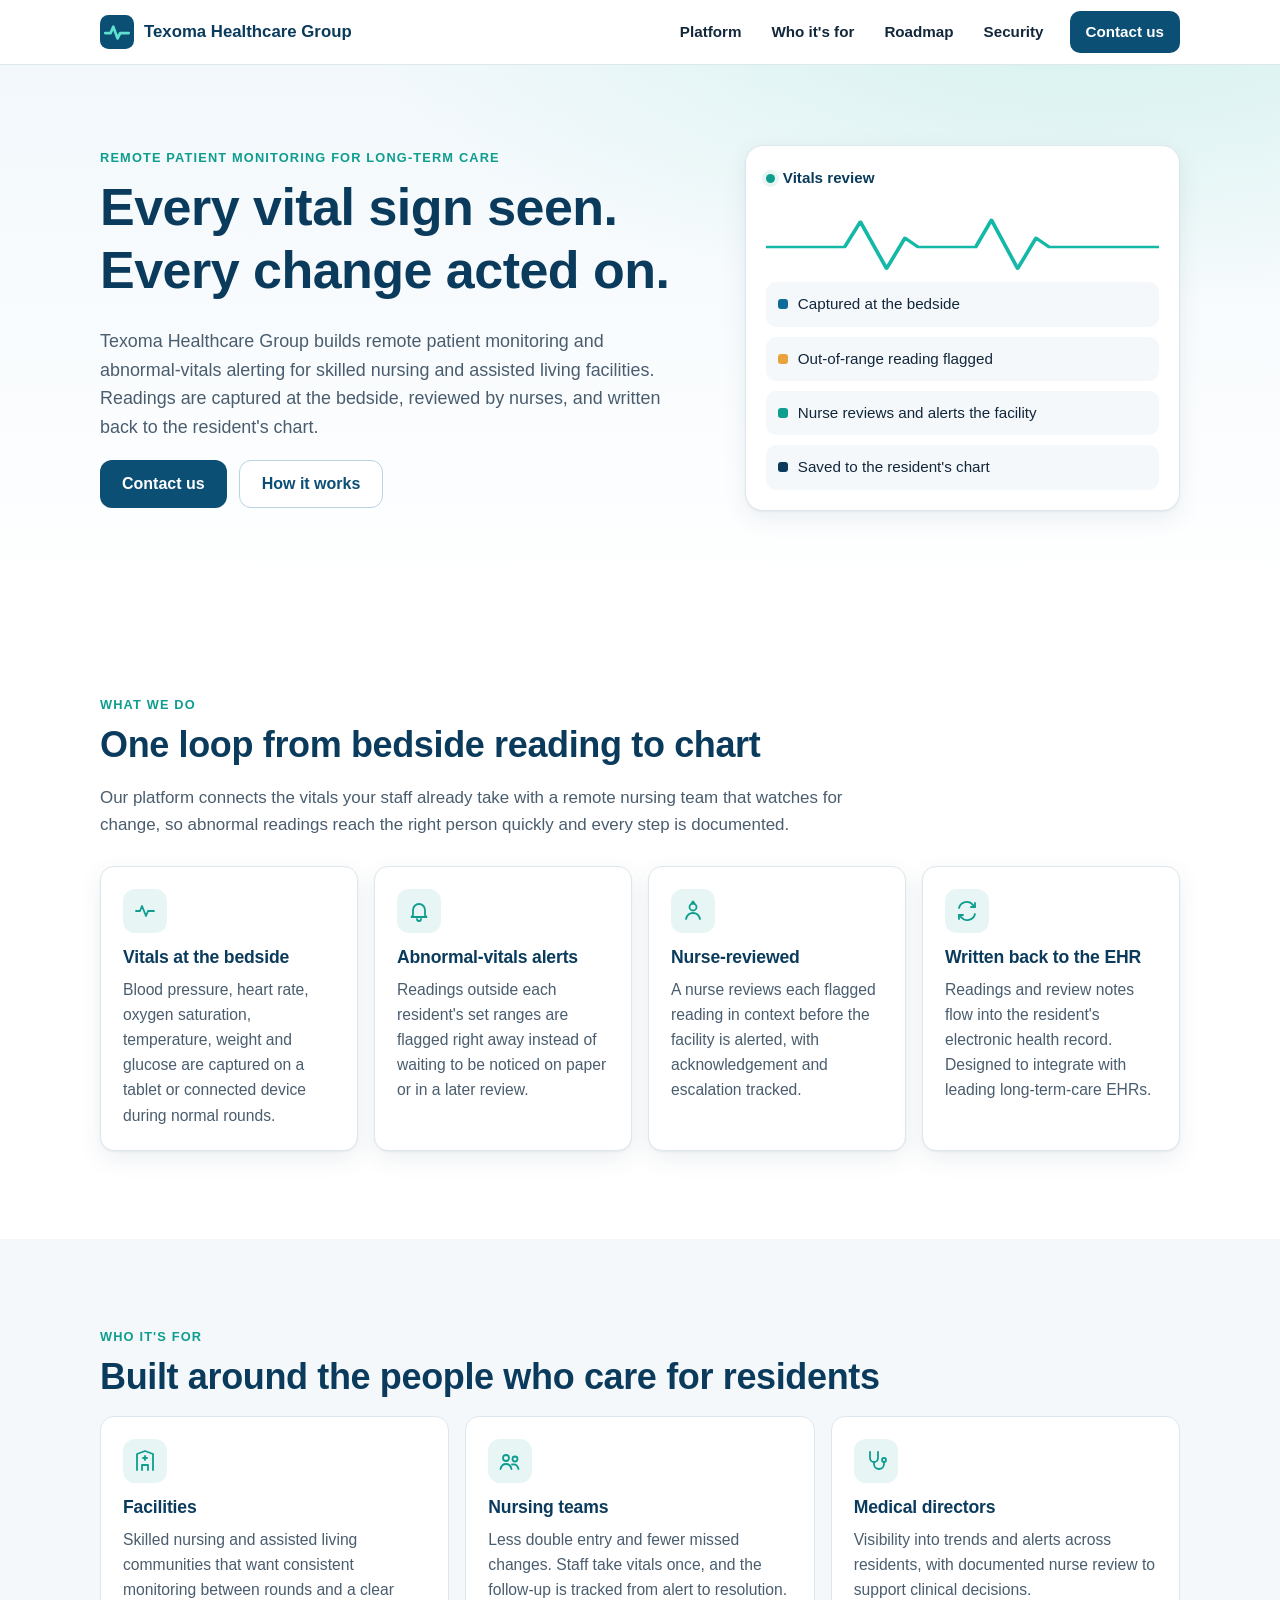
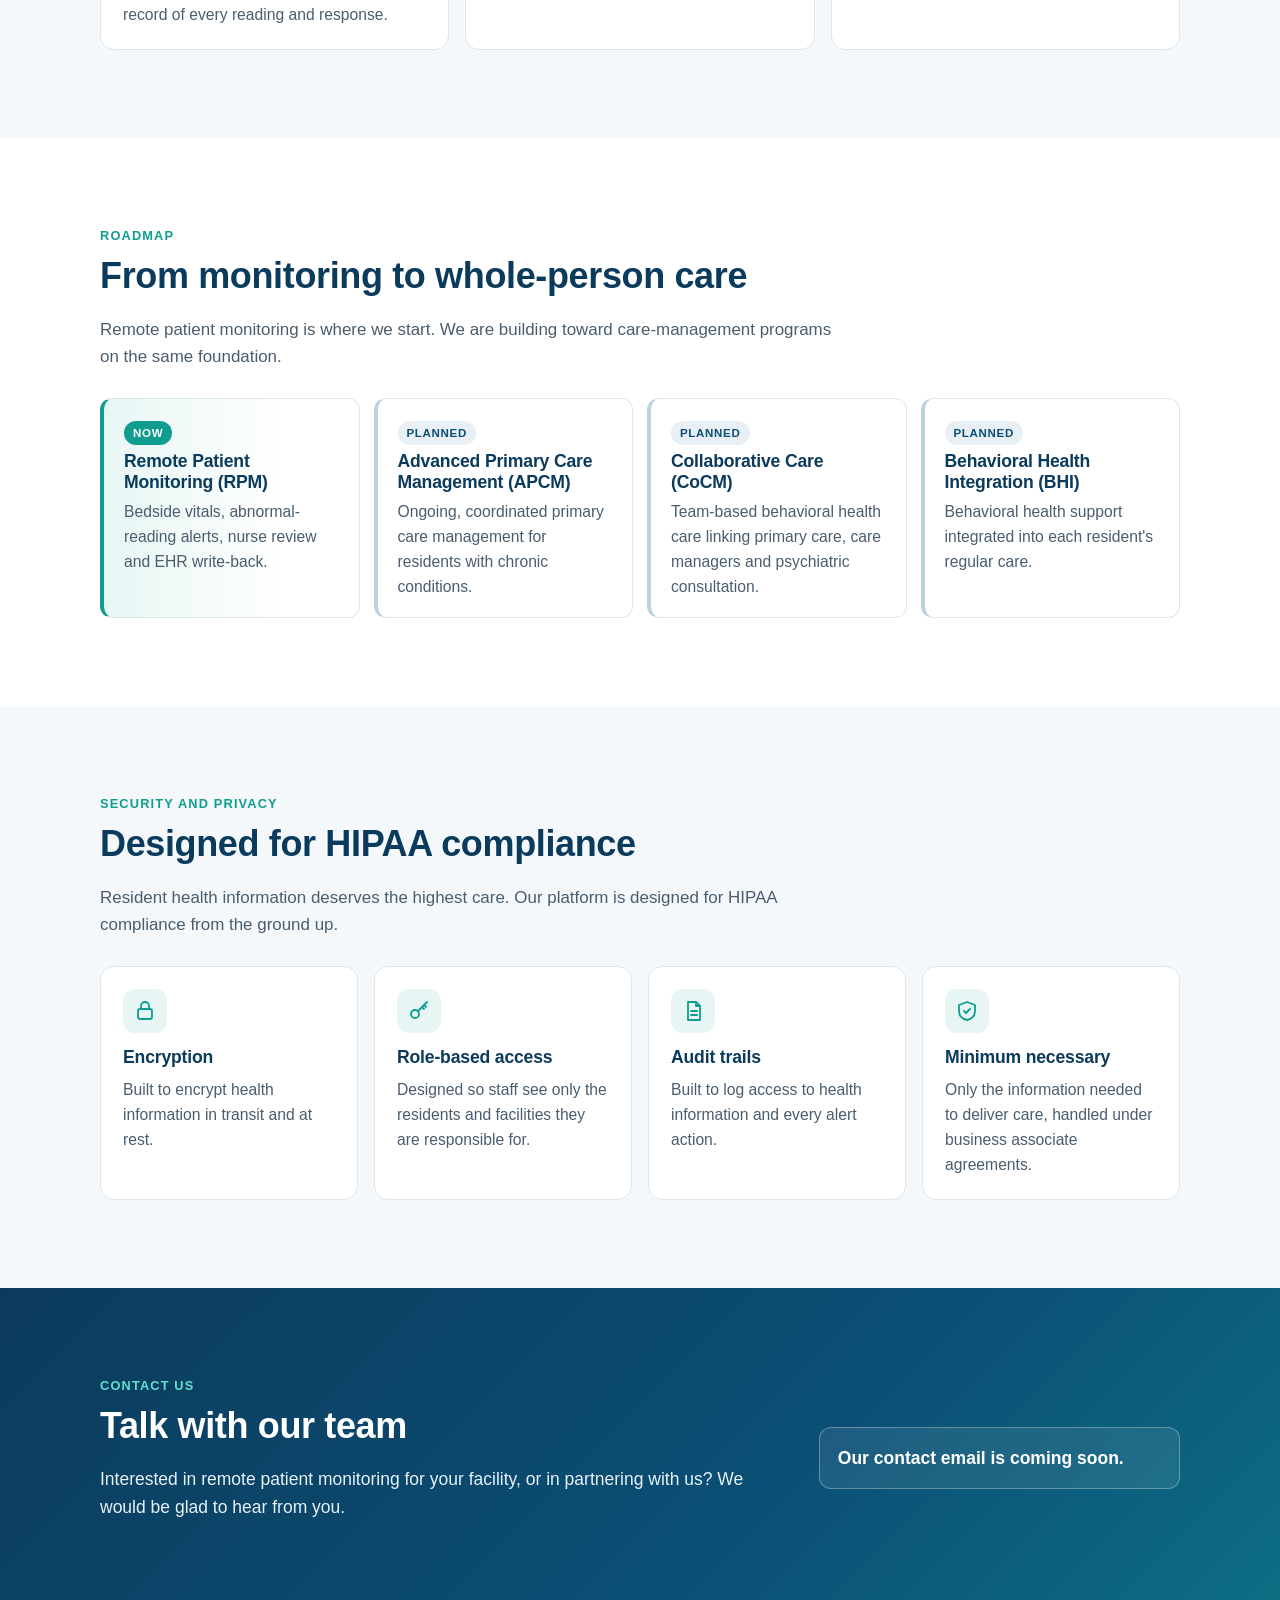
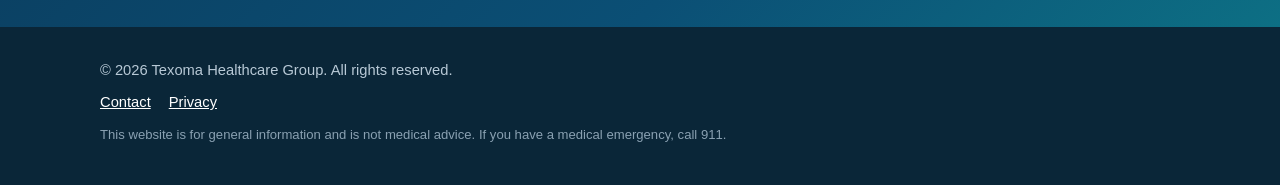
==== index.html @ f753d0f3 "Texoma Healthcare Group website" ====
<!doctype html>
<html lang="en">
<head>
<meta charset="utf-8">
<meta name="viewport" content="width=device-width, initial-scale=1">
<title>Texoma Healthcare Group | Remote patient monitoring for long-term care</title>
<meta name="description" content="Texoma Healthcare Group: remote patient monitoring and abnormal-vitals alerting for skilled nursing and assisted living facilities, with nurse-reviewed alerts and readings written back to the EHR.">
<meta property="og:title" content="Texoma Healthcare Group | Remote patient monitoring for long-term care">
<meta property="og:description" content="Texoma Healthcare Group: remote patient monitoring and abnormal-vitals alerting for skilled nursing and assisted living facilities, with nurse-reviewed alerts and readings written back to the EHR.">
<meta name="theme-color" content="#0b4f75">
<link rel="icon" href="favicon.svg" type="image/svg+xml">
<link rel="stylesheet" href="styles.css">
</head>
<body id="top">
<a class="skip" href="#main">Skip to content</a>
<header class="site-header">
  <div class="wrap header-in">
    <a class="brand" href="#top" aria-label="Texoma Healthcare Group home">
      <svg class="logo" viewBox="0 0 32 32" aria-hidden="true"><rect width="32" height="32" rx="8" fill="#0b4f75"/><path d="M5 17h5l2.5-6 4 11 2.5-5H27" fill="none" stroke="#5fe0d0" stroke-width="2.6" stroke-linecap="round" stroke-linejoin="round"/></svg>
      <span class="brand-text"><span data-company>Texoma Healthcare Group</span></span>
    </a>
    <button class="nav-toggle" aria-expanded="false" aria-controls="site-nav"><span class="sr">Menu</span><span class="bars" aria-hidden="true"></span></button>
    <nav id="site-nav" class="site-nav" aria-label="Main">
      <a href="#platform">Platform</a>
      <a href="#who">Who it's for</a>
      <a href="#roadmap">Roadmap</a>
      <a href="#security">Security</a>
      <a class="nav-cta" href="#contact">Contact us</a>
    </nav>
  </div>
</header>
<main id="main">
<section class="hero">
  <div class="wrap hero-in">
    <div class="hero-copy">
      <p class="eyebrow">Remote patient monitoring for long-term care</p>
      <h1>Every vital sign seen. Every change acted on.</h1>
      <p class="lead"><span data-company>Texoma Healthcare Group</span> builds remote patient monitoring and abnormal-vitals alerting for skilled nursing and assisted living facilities. Readings are captured at the bedside, reviewed by nurses, and written back to the resident's chart.</p>
      <div class="cta-row">
        <a class="btn btn-primary" href="#contact">Contact us</a>
        <a class="btn btn-ghost" href="#platform">How it works</a>
      </div>
    </div>
    <div class="hero-card" aria-hidden="true">
      <div class="hc-top"><span class="dot"></span><span class="hc-title">Vitals review</span></div>
      <svg class="hc-line" viewBox="0 0 300 80" preserveAspectRatio="none"><path d="M0 50h60l12-28 20 52 14-34 10 10h44l12-30 20 54 14-34 10 10h84" fill="none" stroke="#14b8a6" stroke-width="3" stroke-linecap="round" stroke-linejoin="round"/></svg>
      <ul class="hc-steps">
        <li><span class="s s1"></span>Captured at the bedside</li>
        <li><span class="s s2"></span>Out-of-range reading flagged</li>
        <li><span class="s s3"></span>Nurse reviews and alerts the facility</li>
        <li><span class="s s4"></span>Saved to the resident's chart</li>
      </ul>
    </div>
  </div>
</section>

<section id="platform" class="section">
  <div class="wrap">
    <p class="eyebrow">What we do</p>
    <h2>One loop from bedside reading to chart</h2>
    <p class="section-lead"><span data-product>Our platform</span> connects the vitals your staff already take with a remote nursing team that watches for change, so abnormal readings reach the right person quickly and every step is documented.</p>
    <div class="grid four">
      <article class="card"><div class="ico-wrap"><svg class="ico" viewBox="0 0 24 24" aria-hidden="true" fill="none" stroke="currentColor" stroke-width="1.8" stroke-linecap="round" stroke-linejoin="round"><path d="M3 12h4l2-5 4 10 2-5h6"/></svg></div><h3>Vitals at the bedside</h3><p>Blood pressure, heart rate, oxygen saturation, temperature, weight and glucose are captured on a tablet or connected device during normal rounds.</p></article>
      <article class="card"><div class="ico-wrap"><svg class="ico" viewBox="0 0 24 24" aria-hidden="true" fill="none" stroke="currentColor" stroke-width="1.8" stroke-linecap="round" stroke-linejoin="round"><path d="M6 16V11a6 6 0 1 1 12 0v5l1.5 2h-15z"/><path d="M10 20a2 2 0 0 0 4 0"/></svg></div><h3>Abnormal-vitals alerts</h3><p>Readings outside each resident's set ranges are flagged right away instead of waiting to be noticed on paper or in a later review.</p></article>
      <article class="card"><div class="ico-wrap"><svg class="ico" viewBox="0 0 24 24" aria-hidden="true" fill="none" stroke="currentColor" stroke-width="1.8" stroke-linecap="round" stroke-linejoin="round"><circle cx="12" cy="8" r="3.5"/><path d="M5 20c1-4 4-6 7-6s6 2 7 6"/><path d="M12 2.5v2M11 3.5h2"/></svg></div><h3>Nurse-reviewed</h3><p>A nurse reviews each flagged reading in context before the facility is alerted, with acknowledgement and escalation tracked.</p></article>
      <article class="card"><div class="ico-wrap"><svg class="ico" viewBox="0 0 24 24" aria-hidden="true" fill="none" stroke="currentColor" stroke-width="1.8" stroke-linecap="round" stroke-linejoin="round"><path d="M4 9a8 8 0 0 1 14-3l2 2"/><path d="M20 4v4h-4"/><path d="M20 15a8 8 0 0 1-14 3l-2-2"/><path d="M4 20v-4h4"/></svg></div><h3>Written back to the EHR</h3><p>Readings and review notes flow into the resident's electronic health record. Designed to integrate with leading long-term-care EHRs.</p></article>
    </div>
  </div>
</section>

<section id="who" class="section alt">
  <div class="wrap">
    <p class="eyebrow">Who it's for</p>
    <h2>Built around the people who care for residents</h2>
    <div class="grid three">
      <article class="card plain"><div class="ico-wrap"><svg class="ico" viewBox="0 0 24 24" aria-hidden="true" fill="none" stroke="currentColor" stroke-width="1.8" stroke-linecap="round" stroke-linejoin="round"><path d="M4 21V5l8-3 8 3v16"/><path d="M9 21v-5h6v5"/><path d="M12 7v4M10 9h4"/></svg></div><h3>Facilities</h3><p>Skilled nursing and assisted living communities that want consistent monitoring between rounds and a clear record of every reading and response.</p></article>
      <article class="card plain"><div class="ico-wrap"><svg class="ico" viewBox="0 0 24 24" aria-hidden="true" fill="none" stroke="currentColor" stroke-width="1.8" stroke-linecap="round" stroke-linejoin="round"><circle cx="8" cy="9" r="3"/><circle cx="17" cy="10" r="2.5"/><path d="M2.5 20c.8-3.5 3-5 5.5-5s4.7 1.5 5.5 5"/><path d="M14 15.5c2.6-.6 5.5.6 6.5 4.5"/></svg></div><h3>Nursing teams</h3><p>Less double entry and fewer missed changes. Staff take vitals once, and the follow-up is tracked from alert to resolution.</p></article>
      <article class="card plain"><div class="ico-wrap"><svg class="ico" viewBox="0 0 24 24" aria-hidden="true" fill="none" stroke="currentColor" stroke-width="1.8" stroke-linecap="round" stroke-linejoin="round"><path d="M6 3v6a4 4 0 0 0 8 0V3"/><path d="M10 13v2a5 5 0 0 0 10 0v-2"/><circle cx="20" cy="11" r="2"/></svg></div><h3>Medical directors</h3><p>Visibility into trends and alerts across residents, with documented nurse review to support clinical decisions.</p></article>
    </div>
  </div>
</section>

<section id="roadmap" class="section">
  <div class="wrap">
    <p class="eyebrow">Roadmap</p>
    <h2>From monitoring to whole-person care</h2>
    <p class="section-lead">Remote patient monitoring is where we start. We are building toward care-management programs on the same foundation.</p>
    <ol class="roadmap">
      <li class="now"><span class="tag">Now</span><h3>Remote Patient Monitoring (RPM)</h3><p>Bedside vitals, abnormal-reading alerts, nurse review and EHR write-back.</p></li>
      <li><span class="tag">Planned</span><h3>Advanced Primary Care Management (APCM)</h3><p>Ongoing, coordinated primary care management for residents with chronic conditions.</p></li>
      <li><span class="tag">Planned</span><h3>Collaborative Care (CoCM)</h3><p>Team-based behavioral health care linking primary care, care managers and psychiatric consultation.</p></li>
      <li><span class="tag">Planned</span><h3>Behavioral Health Integration (BHI)</h3><p>Behavioral health support integrated into each resident's regular care.</p></li>
    </ol>
  </div>
</section>

<section id="security" class="section alt">
  <div class="wrap">
    <p class="eyebrow">Security and privacy</p>
    <h2>Designed for HIPAA compliance</h2>
    <p class="section-lead">Resident health information deserves the highest care. <span data-product>Our platform</span> is designed for HIPAA compliance from the ground up.</p>
    <div class="grid four">
      <article class="card plain"><div class="ico-wrap"><svg class="ico" viewBox="0 0 24 24" aria-hidden="true" fill="none" stroke="currentColor" stroke-width="1.8" stroke-linecap="round" stroke-linejoin="round"><rect x="5" y="10" width="14" height="10" rx="2"/><path d="M8 10V7a4 4 0 0 1 8 0v3"/></svg></div><h3>Encryption</h3><p>Built to encrypt health information in transit and at rest.</p></article>
      <article class="card plain"><div class="ico-wrap"><svg class="ico" viewBox="0 0 24 24" aria-hidden="true" fill="none" stroke="currentColor" stroke-width="1.8" stroke-linecap="round" stroke-linejoin="round"><circle cx="8" cy="15" r="4"/><path d="M11 12l9-9M17 6l2 2M15 8l2 2"/></svg></div><h3>Role-based access</h3><p>Designed so staff see only the residents and facilities they are responsible for.</p></article>
      <article class="card plain"><div class="ico-wrap"><svg class="ico" viewBox="0 0 24 24" aria-hidden="true" fill="none" stroke="currentColor" stroke-width="1.8" stroke-linecap="round" stroke-linejoin="round"><path d="M7 3h8l4 4v14H7z"/><path d="M15 3v4h4M10 12h6M10 16h6"/></svg></div><h3>Audit trails</h3><p>Built to log access to health information and every alert action.</p></article>
      <article class="card plain"><div class="ico-wrap"><svg class="ico" viewBox="0 0 24 24" aria-hidden="true" fill="none" stroke="currentColor" stroke-width="1.8" stroke-linecap="round" stroke-linejoin="round"><path d="M12 3l8 3v6c0 5-3.5 8-8 9-4.5-1-8-4-8-9V6z"/><path d="M9 12l2 2 4-4"/></svg></div><h3>Minimum necessary</h3><p>Only the information needed to deliver care, handled under business associate agreements.</p></article>
    </div>
  </div>
</section>

<section id="contact" class="section contact">
  <div class="wrap contact-in">
    <div>
      <p class="eyebrow light">Contact us</p>
      <h2>Talk with our team</h2>
      <p>Interested in remote patient monitoring for your facility, or in partnering with us? We would be glad to hear from you.</p>
    </div>
    <div class="contact-box">
      <a class="btn btn-light" data-email hidden href="#contact"><span data-email-label>Email us</span></a>
      <p class="pending" data-email-pending>Our contact email is coming soon.</p>
    </div>
  </div>
</section>
</main>
<footer class="site-footer">
  <div class="wrap footer-in">
    <p>&copy; <span data-year>2026</span> <span data-company>Texoma Healthcare Group</span>. All rights reserved.</p>
    <p class="foot-links"><a href="index.html#contact">Contact</a><a href="privacy.html">Privacy</a></p>
    <p class="fine">This website is for general information and is not medical advice. If you have a medical emergency, call 911.</p>
  </div>
</footer>
<script src="config.js"></script>
<script src="script.js"></script>
</body>
</html>
---- styles.css ----
:root{
  --navy:#0b3b5c; --blue:#0b4f75; --blue-2:#0f6b9a; --teal:#0f9d8f; --teal-l:#5fe0d0; --teal-bg:#e7f6f4;
  --ink:#13273a; --muted:#4a5d6e; --line:#dde7ee; --bg:#ffffff; --alt:#f4f8fb; --radius:14px;
  --shadow:0 1px 2px rgba(11,59,92,.06),0 8px 24px rgba(11,59,92,.08);
}
*{box-sizing:border-box}
[hidden]{display:none!important}
html{scroll-behavior:smooth;-webkit-text-size-adjust:100%}
body{margin:0;font-family:-apple-system,BlinkMacSystemFont,"Segoe UI",Roboto,"Helvetica Neue",Arial,sans-serif;color:var(--ink);background:var(--bg);line-height:1.6;font-size:17px}
img,svg{max-width:100%}
a{color:var(--blue-2)}
a:focus-visible,button:focus-visible{outline:3px solid #f59e0b;outline-offset:3px;border-radius:6px}
.wrap{width:100%;max-width:1120px;margin:0 auto;padding:0 20px}
.sr{position:absolute;width:1px;height:1px;overflow:hidden;clip:rect(0 0 0 0);white-space:nowrap}
.skip{position:absolute;left:-999px;top:8px;background:#fff;padding:8px 12px;z-index:100}
.skip:focus{left:8px}
h1,h2,h3{line-height:1.2;color:var(--navy);margin:0 0 .5em;letter-spacing:-.01em}
h1{font-size:clamp(2rem,7vw,3.25rem);font-weight:750}
h2{font-size:clamp(1.6rem,5vw,2.25rem);font-weight:720}
h3{font-size:1.1rem;font-weight:680}
p{margin:0 0 1em}
.eyebrow{font-size:.8rem;font-weight:700;letter-spacing:.09em;text-transform:uppercase;color:var(--teal);margin-bottom:.6em}
.eyebrow.light{color:var(--teal-l)}
.muted{color:var(--muted)}

/* header */
.site-header{position:sticky;top:0;z-index:50;background:rgba(255,255,255,.96);backdrop-filter:saturate(1.4) blur(8px);border-bottom:1px solid var(--line)}
.header-in{display:flex;align-items:center;justify-content:space-between;min-height:64px;gap:16px}
.brand{display:flex;align-items:center;gap:10px;text-decoration:none;color:var(--navy)}
.logo{width:34px;height:34px;flex:none}
.brand-text{font-weight:760;font-size:1.05rem;line-height:1.1}

.nav-toggle{display:inline-flex;align-items:center;justify-content:center;width:44px;height:44px;border:1px solid var(--line);border-radius:10px;background:#fff;cursor:pointer}
.bars,.bars::before,.bars::after{display:block;width:20px;height:2px;background:var(--navy);border-radius:2px;position:relative;content:""}
.bars::before{position:absolute;top:-6px}.bars::after{position:absolute;top:6px}
.site-nav{display:none;position:absolute;left:0;right:0;top:64px;background:#fff;border-bottom:1px solid var(--line);padding:8px 20px 16px;flex-direction:column}
.site-nav.open{display:flex}
.site-nav a{padding:12px 4px;text-decoration:none;color:var(--ink);font-weight:550;border-bottom:1px solid var(--line)}
.site-nav a.nav-cta{border:0;margin-top:10px;text-align:center;background:var(--blue);color:#fff;border-radius:10px}

/* buttons */
.btn{display:inline-flex;align-items:center;justify-content:center;min-height:48px;padding:0 22px;border-radius:12px;font-weight:650;text-decoration:none;font-size:1rem;transition:background .15s,transform .15s}
.btn-primary{background:var(--blue);color:#fff}.btn-primary:hover{background:var(--navy)}
.btn-ghost{background:#fff;color:var(--blue);border:1.5px solid #b9d3e3}.btn-ghost:hover{border-color:var(--blue)}
.btn-light{background:#fff;color:var(--navy)}
.cta-row{display:flex;flex-wrap:wrap;gap:12px;margin-top:8px}
.cta-row .btn{flex:1 1 160px}

/* hero */
.hero{background:radial-gradient(1200px 500px at 85% -10%,#d6f2ee 0,transparent 60%),linear-gradient(180deg,#f2f8fc 0,#fff 100%);padding:44px 0 56px;overflow:hidden}
.hero-in{display:grid;gap:36px}
.lead{font-size:1.12rem;color:var(--muted);max-width:36em}
.hero-card{background:#fff;border:1px solid var(--line);border-radius:18px;box-shadow:var(--shadow);padding:20px}
.hc-top{display:flex;align-items:center;gap:8px;font-weight:650;color:var(--navy);font-size:.95rem}
.dot{width:9px;height:9px;border-radius:50%;background:var(--teal);box-shadow:0 0 0 4px var(--teal-bg)}
.hc-line{display:block;width:100%;height:72px;margin:12px 0 8px}
.hc-steps{list-style:none;margin:0;padding:0;display:grid;gap:10px;font-size:.95rem;color:var(--ink)}
.hc-steps li{display:flex;align-items:center;gap:10px;padding:10px 12px;background:var(--alt);border-radius:10px}
.s{width:10px;height:10px;border-radius:3px;flex:none}
.s1{background:#0f6b9a}.s2{background:#e8a33d}.s3{background:#0f9d8f}.s4{background:#0b3b5c}

/* sections */
.section{padding:60px 0}
.section.alt{background:var(--alt)}
.section-lead{color:var(--muted);font-size:1.06rem;max-width:44em;margin-bottom:28px}
.grid{display:grid;gap:16px}
.card{background:#fff;border:1px solid var(--line);border-radius:var(--radius);padding:22px;box-shadow:var(--shadow)}
.card.plain{box-shadow:none}
.card p{color:var(--muted);margin:0;font-size:.98rem}
.ico-wrap{width:44px;height:44px;border-radius:12px;background:var(--teal-bg);color:var(--teal);display:flex;align-items:center;justify-content:center;margin-bottom:14px}
.ico{width:24px;height:24px}

/* roadmap */
.roadmap{list-style:none;margin:0;padding:0;display:grid;gap:14px;counter-reset:r}
.roadmap li{position:relative;background:#fff;border:1px solid var(--line);border-left:4px solid #b9d3e3;border-radius:12px;padding:18px 20px}
.roadmap li.now{border-left-color:var(--teal);background:linear-gradient(90deg,var(--teal-bg),#fff 70%)}
.roadmap h3{margin:.35em 0 .3em}
.roadmap p{margin:0;color:var(--muted);font-size:.98rem}
.tag{display:inline-block;font-size:.72rem;font-weight:700;letter-spacing:.06em;text-transform:uppercase;padding:3px 9px;border-radius:999px;background:#e8eff5;color:var(--blue)}
.now .tag{background:var(--teal);color:#fff}

/* contact */
.contact{background:linear-gradient(135deg,var(--navy),var(--blue) 60%,#0d6f84);color:#e6f1f8}
.contact h2{color:#fff}
.contact-in{display:grid;gap:20px;align-items:center}
.contact-box .btn{width:100%}
.pending{margin:0;padding:16px 18px;border:1px solid rgba(255,255,255,.3);border-radius:12px;background:rgba(255,255,255,.08);color:#fff;font-weight:550}

/* prose */
.prose{max-width:760px}
.prose h2{font-size:1.3rem;margin-top:1.6em}
.prose p{color:#2c3e50}

/* footer */
.site-footer{background:#0a2638;color:#b8c9d6;padding:32px 0;font-size:.92rem}
.footer-in p{margin:0 0 .6em}
.foot-links{display:flex;gap:18px}
.site-footer a{color:#fff}
.fine{color:#8aa1b2;font-size:.82rem}

@media (min-width:700px){
  .grid.three{grid-template-columns:repeat(3,1fr)}
  .grid.four{grid-template-columns:repeat(2,1fr)}
  .roadmap{grid-template-columns:repeat(2,1fr)}
  .cta-row .btn{flex:0 0 auto}
}
@media (min-width:960px){
  body{font-size:17.5px}
  .nav-toggle{display:none}
  .site-nav{display:flex;position:static;flex-direction:row;align-items:center;gap:6px;padding:0;border:0;background:none}
  .site-nav a{border:0;padding:8px 12px;border-radius:8px;font-size:.95rem}
  .site-nav a:hover{background:var(--alt)}
  .site-nav a.nav-cta{margin:0 0 0 8px;padding:9px 16px}
  .hero{padding:80px 0 96px}
  .hero-in{grid-template-columns:1.15fr .85fr;align-items:center;gap:56px}
  .section{padding:88px 0}
  .grid.four{grid-template-columns:repeat(4,1fr)}
  .roadmap{grid-template-columns:repeat(4,1fr)}
  .contact-in{grid-template-columns:1.3fr .7fr;gap:48px}
}
@media (prefers-reduced-motion:reduce){html{scroll-behavior:auto}.btn{transition:none}}
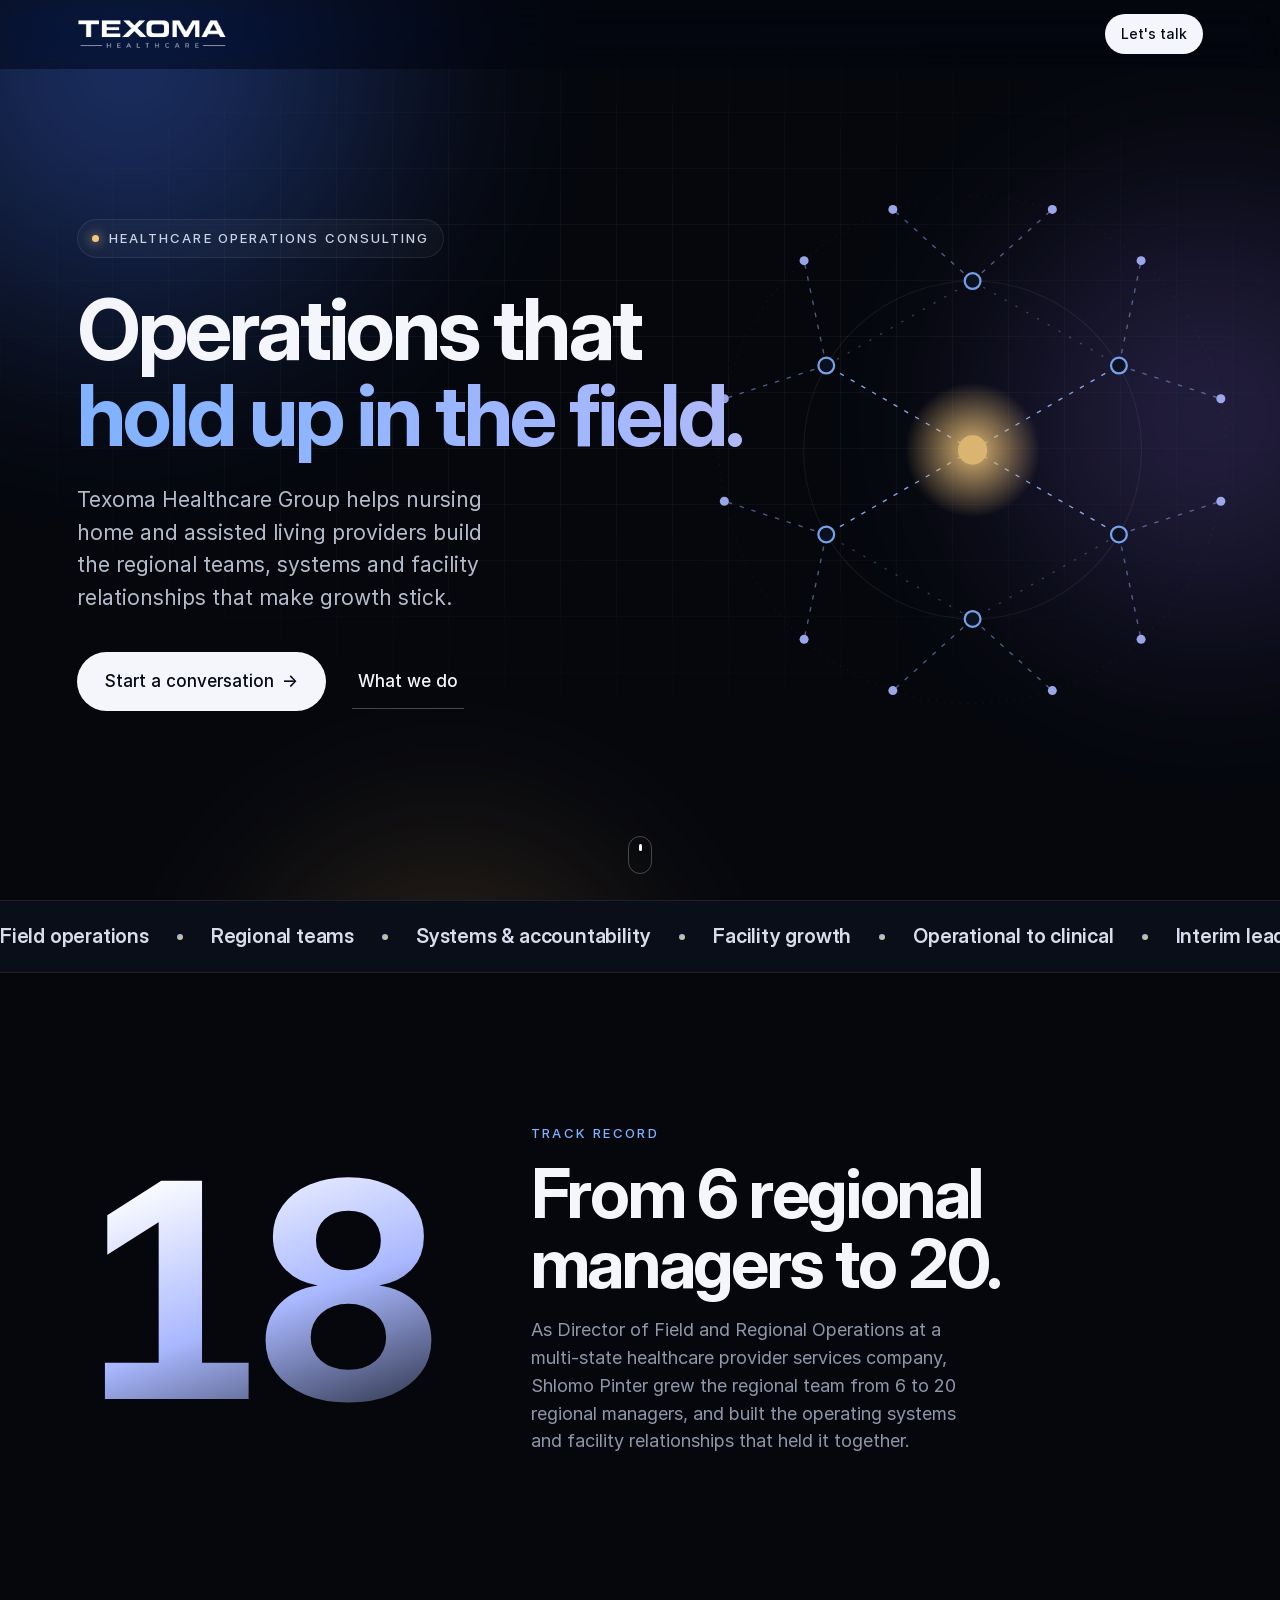
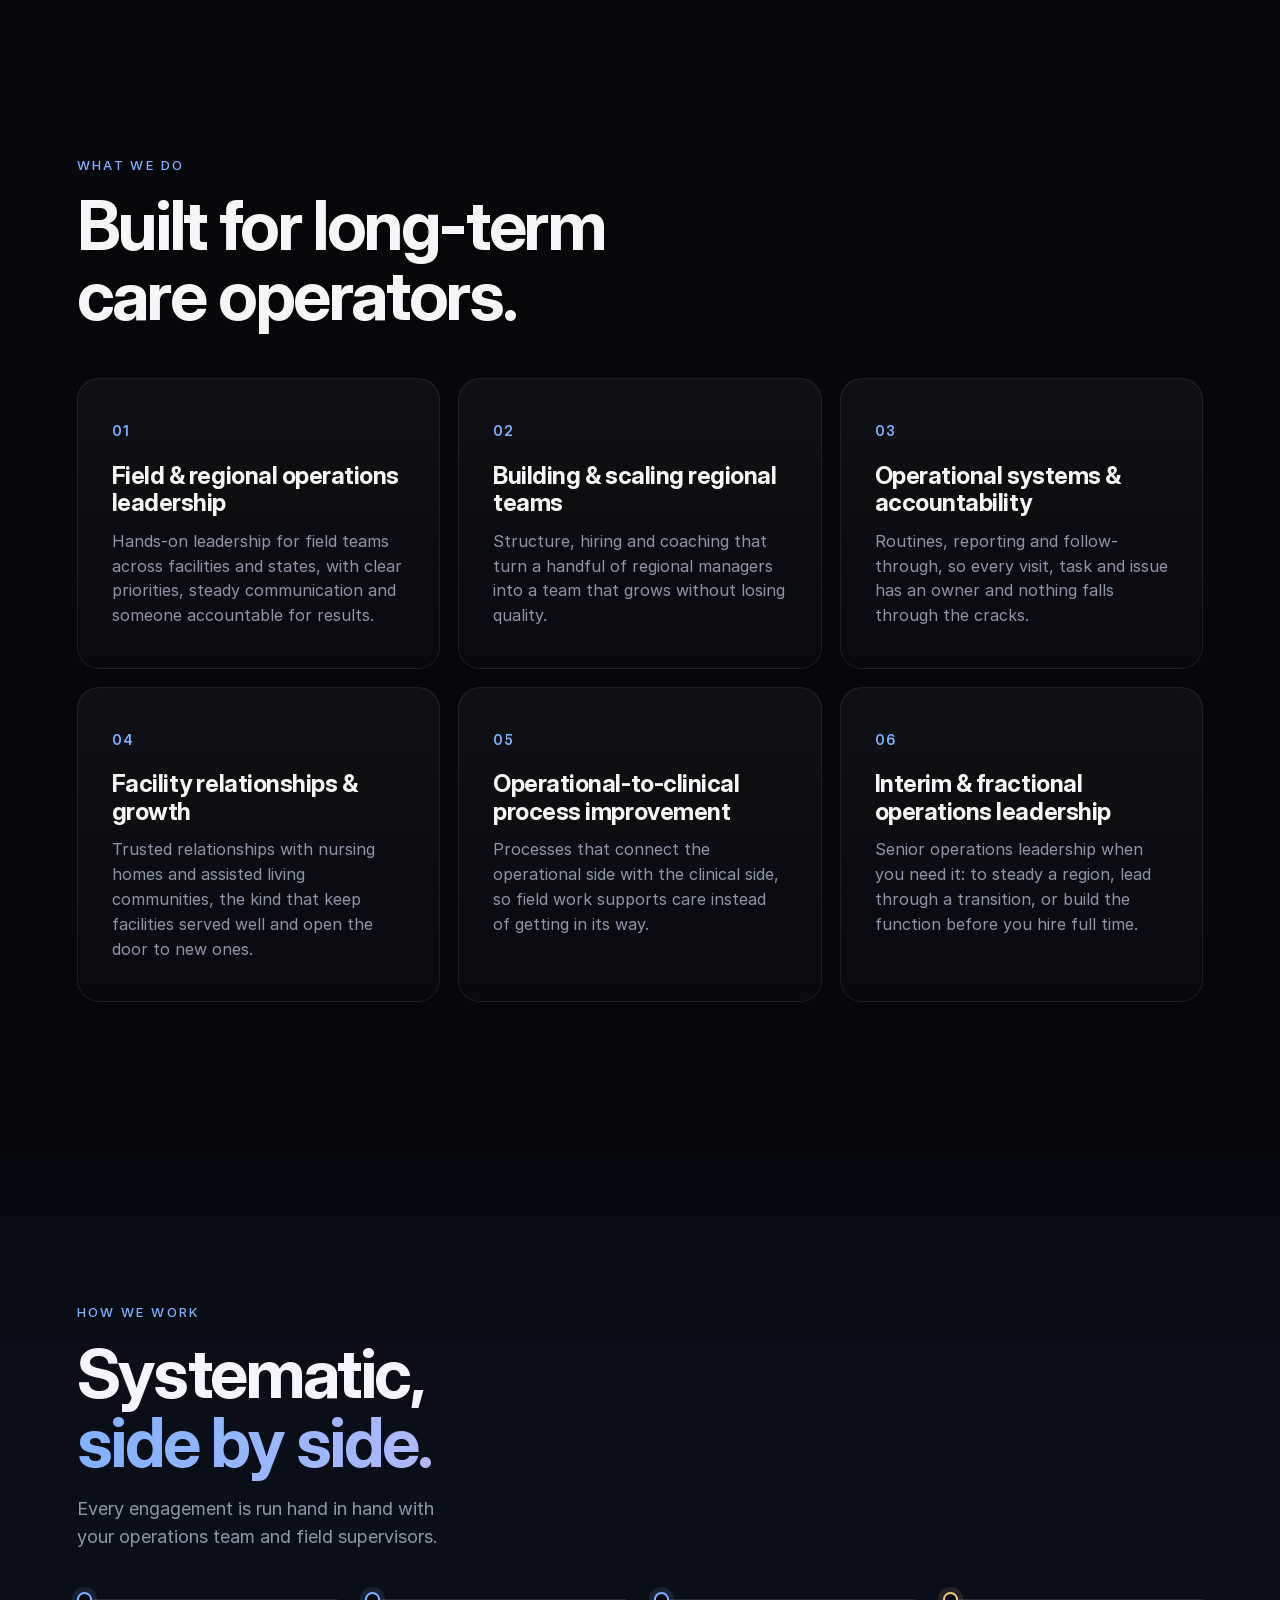
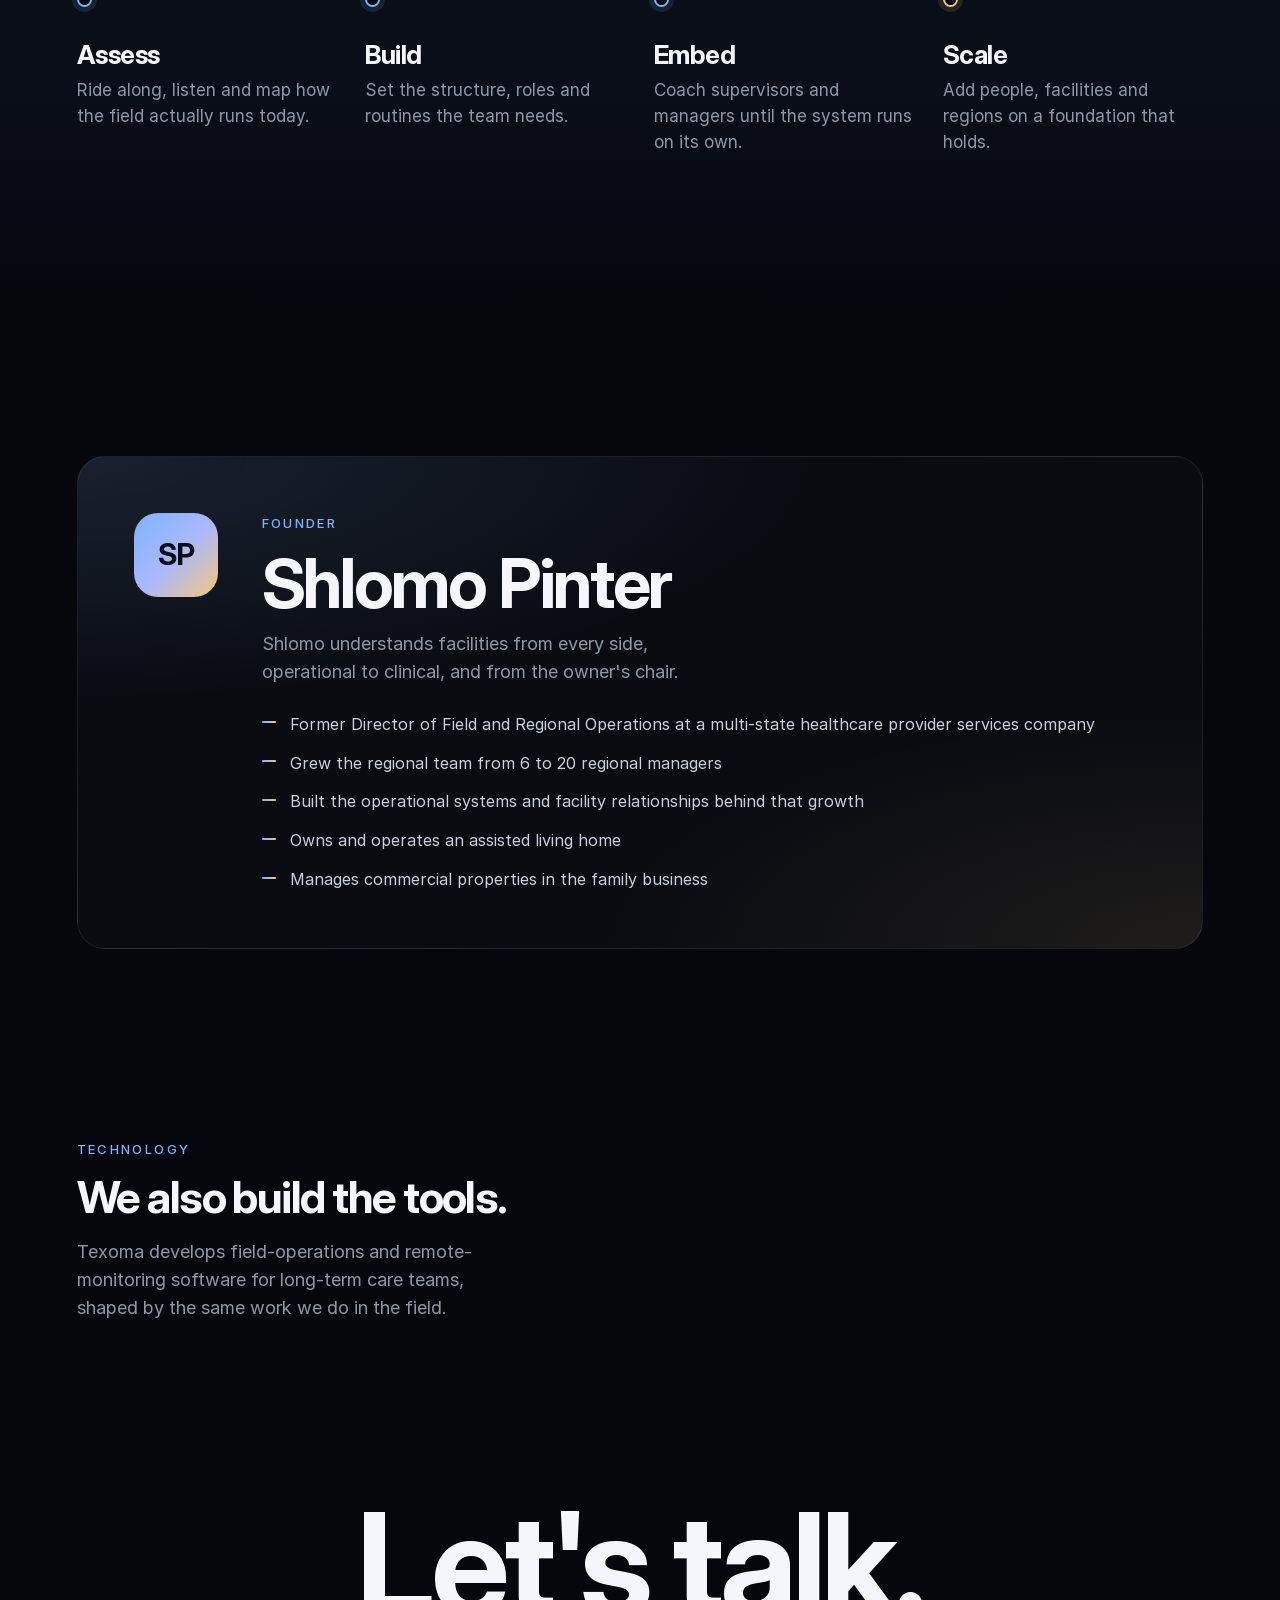
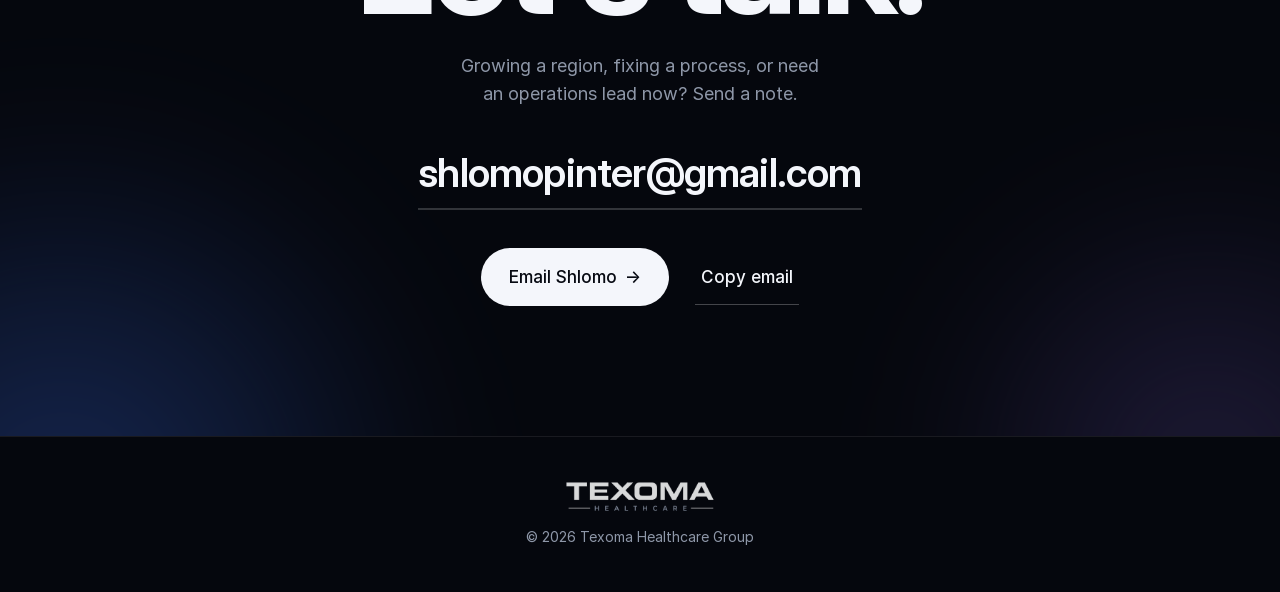
==== commit 115db3f8: "New Texoma Healthcare Group site; previous version moved to /v1/" ====
--- a/index.html
+++ b/index.html
@@ -1,135 +1,135 @@
 <!doctype html>
-<html lang="en">
+<html lang="en" class="no-js">
 <head>
 <meta charset="utf-8">
-<meta name="viewport" content="width=device-width, initial-scale=1">
-<title>Texoma Healthcare Group | Remote patient monitoring for long-term care</title>
-<meta name="description" content="Texoma Healthcare Group: remote patient monitoring and abnormal-vitals alerting for skilled nursing and assisted living facilities, with nurse-reviewed alerts and readings written back to the EHR.">
-<meta property="og:title" content="Texoma Healthcare Group | Remote patient monitoring for long-term care">
-<meta property="og:description" content="Texoma Healthcare Group: remote patient monitoring and abnormal-vitals alerting for skilled nursing and assisted living facilities, with nurse-reviewed alerts and readings written back to the EHR.">
-<meta name="theme-color" content="#0b4f75">
-<link rel="icon" href="favicon.svg" type="image/svg+xml">
+<meta name="viewport" content="width=device-width, initial-scale=1, viewport-fit=cover">
+<title>Texoma Healthcare Group | Healthcare operations consulting</title>
+<meta name="description" content="Field and regional operations leadership for nursing home and assisted living providers. Build the team, the systems and the facility relationships that make growth stick.">
+<meta property="og:title" content="Texoma Healthcare Group">
+<meta property="og:description" content="Healthcare operations, built to scale. Field and regional operations leadership for long-term care.">
+<meta property="og:image" content="https://shlomopinter-ops.github.io/texoma-healthcare-site/og.png">
+<meta property="og:image:width" content="1200">
+<meta property="og:image:height" content="630">
+<meta property="og:url" content="https://shlomopinter-ops.github.io/texoma-healthcare-site/">
+<meta property="og:type" content="website">
+<meta property="og:site_name" content="Texoma Healthcare Group">
+<meta name="twitter:card" content="summary_large_image">
+<meta name="theme-color" content="#05070d">
+<link rel="icon" href="img/favicon.svg" type="image/svg+xml">
+<link rel="apple-touch-icon" href="img/apple-touch-icon.png">
+<link rel="preload" href="fonts/InterDisplay-Bold.woff2" as="font" type="font/woff2" crossorigin>
 <link rel="stylesheet" href="styles.css">
+<script src="script.js" defer></script>
 </head>
-<body id="top">
+<body>
 <a class="skip" href="#main">Skip to content</a>
-<header class="site-header">
-  <div class="wrap header-in">
-    <a class="brand" href="#top" aria-label="Texoma Healthcare Group home">
-      <svg class="logo" viewBox="0 0 32 32" aria-hidden="true"><rect width="32" height="32" rx="8" fill="#0b4f75"/><path d="M5 17h5l2.5-6 4 11 2.5-5H27" fill="none" stroke="#5fe0d0" stroke-width="2.6" stroke-linecap="round" stroke-linejoin="round"/></svg>
-      <span class="brand-text"><span data-company>Texoma Healthcare Group</span></span>
-    </a>
-    <button class="nav-toggle" aria-expanded="false" aria-controls="site-nav"><span class="sr">Menu</span><span class="bars" aria-hidden="true"></span></button>
-    <nav id="site-nav" class="site-nav" aria-label="Main">
-      <a href="#platform">Platform</a>
-      <a href="#who">Who it's for</a>
-      <a href="#roadmap">Roadmap</a>
-      <a href="#security">Security</a>
-      <a class="nav-cta" href="#contact">Contact us</a>
-    </nav>
+
+<header class="nav">
+  <a class="brand" href="#top" aria-label="Texoma Healthcare Group, home"><img src="img/logo-nav.png" alt="Texoma Healthcare" width="420" height="85"></a>
+  <a class="btn btn-sm" href="mailto:shlomopinter@gmail.com?subject=Texoma%20Healthcare%20Group">Let's talk</a>
+</header>
+
+<main id="main">
+
+<section class="hero" id="top">
+  <div class="aura" aria-hidden="true"><span></span><span></span><span></span></div>
+  <div class="grid-bg" aria-hidden="true"></div>
+  <svg class="net" viewBox="0 0 500 500" aria-hidden="true" focusable="false"><defs><radialGradient id="hubg"><stop offset="0" stop-color="#f3c77b"/><stop offset="1" stop-color="#f3c77b" stop-opacity="0"/></radialGradient><linearGradient id="lg" x1="0" y1="0" x2="1" y2="1"><stop offset="0" stop-color="#7fb2ff"/><stop offset="1" stop-color="#a9b8ff"/></linearGradient></defs><circle cx="250" cy="250" r="150" class="orbit"/><circle cx="250" cy="250" r="225" class="orbit o2"/><line class="l1" style="--d:0.0s" x1="250.0" y1="250.0" x2="250.0" y2="100.0"/><line class="l1" style="--d:0.4s" x1="250.0" y1="250.0" x2="379.9" y2="175.0"/><line class="l1" style="--d:0.8s" x1="250.0" y1="250.0" x2="379.9" y2="325.0"/><line class="l1" style="--d:1.2s" x1="250.0" y1="250.0" x2="250.0" y2="400.0"/><line class="l1" style="--d:1.6s" x1="250.0" y1="250.0" x2="120.1" y2="325.0"/><line class="l1" style="--d:2.0s" x1="250.0" y1="250.0" x2="120.1" y2="175.0"/><line class="l3" style="--d:2.4s" x1="250.0" y1="100.0" x2="379.9" y2="175.0"/><line class="l3" style="--d:0.0s" x1="379.9" y1="175.0" x2="379.9" y2="325.0"/><line class="l3" style="--d:0.4s" x1="379.9" y1="325.0" x2="250.0" y2="400.0"/><line class="l3" style="--d:0.8s" x1="250.0" y1="400.0" x2="120.1" y2="325.0"/><line class="l3" style="--d:1.2s" x1="120.1" y1="325.0" x2="120.1" y2="175.0"/><line class="l3" style="--d:1.6s" x1="120.1" y1="175.0" x2="250.0" y2="100.0"/><line class="l2" style="--d:2.0s" x1="250.0" y1="100.0" x2="179.2" y2="36.4"/><line class="l2" style="--d:2.4s" x1="250.0" y1="100.0" x2="320.8" y2="36.4"/><line class="l2" style="--d:0.0s" x1="379.9" y1="175.0" x2="399.6" y2="81.9"/><line class="l2" style="--d:0.4s" x1="379.9" y1="175.0" x2="470.4" y2="204.5"/><line class="l2" style="--d:0.8s" x1="379.9" y1="325.0" x2="470.4" y2="295.5"/><line class="l2" style="--d:1.2s" x1="379.9" y1="325.0" x2="399.6" y2="418.1"/><line class="l2" style="--d:1.6s" x1="250.0" y1="400.0" x2="320.8" y2="463.6"/><line class="l2" style="--d:2.0s" x1="250.0" y1="400.0" x2="179.2" y2="463.6"/><line class="l2" style="--d:2.4s" x1="120.1" y1="325.0" x2="100.4" y2="418.1"/><line class="l2" style="--d:0.0s" x1="120.1" y1="325.0" x2="29.6" y2="295.5"/><line class="l2" style="--d:0.4s" x1="120.1" y1="175.0" x2="29.6" y2="204.5"/><line class="l2" style="--d:0.8s" x1="120.1" y1="175.0" x2="100.4" y2="81.9"/><circle class="n1" style="--d:0.00s" cx="250.0" cy="100.0" r="7"/><circle class="n1" style="--d:0.35s" cx="379.9" cy="175.0" r="7"/><circle class="n1" style="--d:0.70s" cx="379.9" cy="325.0" r="7"/><circle class="n1" style="--d:1.05s" cx="250.0" cy="400.0" r="7"/><circle class="n1" style="--d:1.40s" cx="120.1" cy="325.0" r="7"/><circle class="n1" style="--d:1.75s" cx="120.1" cy="175.0" r="7"/><circle class="n2" style="--d:0.00s" cx="179.2" cy="36.4" r="4"/><circle class="n2" style="--d:0.27s" cx="320.8" cy="36.4" r="4"/><circle class="n2" style="--d:0.54s" cx="399.6" cy="81.9" r="4"/><circle class="n2" style="--d:0.81s" cx="470.4" cy="204.5" r="4"/><circle class="n2" style="--d:1.08s" cx="470.4" cy="295.5" r="4"/><circle class="n2" style="--d:1.35s" cx="399.6" cy="418.1" r="4"/><circle class="n2" style="--d:1.62s" cx="320.8" cy="463.6" r="4"/><circle class="n2" style="--d:1.89s" cx="179.2" cy="463.6" r="4"/><circle class="n2" style="--d:2.16s" cx="100.4" cy="418.1" r="4"/><circle class="n2" style="--d:2.43s" cx="29.6" cy="295.5" r="4"/><circle class="n2" style="--d:2.70s" cx="29.6" cy="204.5" r="4"/><circle class="n2" style="--d:2.97s" cx="100.4" cy="81.9" r="4"/><circle cx="250" cy="250" r="60" fill="url(#hubg)" class="halo"/><circle cx="250" cy="250" r="13" class="hub"/></svg>
+  <p class="eyebrow rise">Healthcare operations consulting</p>
+  <h1 class="rise d1">Operations that<br><span class="grad">hold up in the field.</span></h1>
+  <p class="lead rise d2">Texoma Healthcare Group helps nursing home and assisted living providers build the regional teams, systems and facility relationships that make growth stick.</p>
+  <div class="cta rise d3">
+    <a class="btn btn-lg" href="mailto:shlomopinter@gmail.com?subject=Texoma%20Healthcare%20Group">Start a conversation <span class="arr" aria-hidden="true">&rarr;</span></a>
+    <a class="link" href="#services">What we do</a>
   </div>
-</header>
-<main id="main">
-<section class="hero">
-  <div class="wrap hero-in">
-    <div class="hero-copy">
-      <p class="eyebrow">Remote patient monitoring for long-term care</p>
-      <h1>Every vital sign seen. Every change acted on.</h1>
-      <p class="lead"><span data-company>Texoma Healthcare Group</span> builds remote patient monitoring and abnormal-vitals alerting for skilled nursing and assisted living facilities. Readings are captured at the bedside, reviewed by nurses, and written back to the resident's chart.</p>
-      <div class="cta-row">
-        <a class="btn btn-primary" href="#contact">Contact us</a>
-        <a class="btn btn-ghost" href="#platform">How it works</a>
-      </div>
-    </div>
-    <div class="hero-card" aria-hidden="true">
-      <div class="hc-top"><span class="dot"></span><span class="hc-title">Vitals review</span></div>
-      <svg class="hc-line" viewBox="0 0 300 80" preserveAspectRatio="none"><path d="M0 50h60l12-28 20 52 14-34 10 10h44l12-30 20 54 14-34 10 10h84" fill="none" stroke="#14b8a6" stroke-width="3" stroke-linecap="round" stroke-linejoin="round"/></svg>
-      <ul class="hc-steps">
-        <li><span class="s s1"></span>Captured at the bedside</li>
-        <li><span class="s s2"></span>Out-of-range reading flagged</li>
-        <li><span class="s s3"></span>Nurse reviews and alerts the facility</li>
-        <li><span class="s s4"></span>Saved to the resident's chart</li>
+  <a class="scroll-cue" href="#marquee" aria-label="Scroll down"><span></span></a>
+</section>
+
+<div class="marquee" id="marquee" aria-hidden="true">
+  <div class="track">
+    <span>Field operations</span><i></i><span>Regional teams</span><i></i><span>Systems &amp; accountability</span><i></i><span>Facility growth</span><i></i><span>Operational to clinical</span><i></i><span>Interim leadership</span><i></i>
+    <span>Field operations</span><i></i><span>Regional teams</span><i></i><span>Systems &amp; accountability</span><i></i><span>Facility growth</span><i></i><span>Operational to clinical</span><i></i><span>Interim leadership</span><i></i>
+  </div>
+</div>
+
+<section class="proof" aria-labelledby="proof-h">
+  <div class="proof-num reveal" aria-hidden="true"><span class="n" data-count="6" data-to="20">6</span></div>
+  <div class="proof-copy reveal">
+    <p class="kicker">Track record</p>
+    <h2 id="proof-h">From 6 regional managers to 20.</h2>
+    <p class="sub">As Director of Field and Regional Operations at a multi-state healthcare provider services company, Shlomo Pinter grew the regional team from 6 to 20 regional managers, and built the operating systems and facility relationships that held it together.</p>
+  </div>
+</section>
+
+<section class="services" id="services" aria-labelledby="svc-h">
+  <div class="head reveal">
+    <p class="kicker">What we do</p>
+    <h2 id="svc-h">Built for long-term care operators.</h2>
+  </div>
+  <ol class="cards">
+    <li class="card reveal"><span class="num">01</span><h3>Field &amp; regional operations leadership</h3><p>Hands-on leadership for field teams across facilities and states, with clear priorities, steady communication and someone accountable for results.</p></li>
+    <li class="card reveal"><span class="num">02</span><h3>Building &amp; scaling regional teams</h3><p>Structure, hiring and coaching that turn a handful of regional managers into a team that grows without losing quality.</p></li>
+    <li class="card reveal"><span class="num">03</span><h3>Operational systems &amp; accountability</h3><p>Routines, reporting and follow-through, so every visit, task and issue has an owner and nothing falls through the cracks.</p></li>
+    <li class="card reveal"><span class="num">04</span><h3>Facility relationships &amp; growth</h3><p>Trusted relationships with nursing homes and assisted living communities, the kind that keep facilities served well and open the door to new ones.</p></li>
+    <li class="card reveal"><span class="num">05</span><h3>Operational-to-clinical process improvement</h3><p>Processes that connect the operational side with the clinical side, so field work supports care instead of getting in its way.</p></li>
+    <li class="card reveal"><span class="num">06</span><h3>Interim &amp; fractional operations leadership</h3><p>Senior operations leadership when you need it: to steady a region, lead through a transition, or build the function before you hire full time.</p></li>
+  </ol>
+</section>
+
+<section class="approach" aria-labelledby="app-h">
+  <div class="head reveal">
+    <p class="kicker">How we work</p>
+    <h2 id="app-h">Systematic, <span class="grad">side by side.</span></h2>
+    <p class="sub">Every engagement is run hand in hand with your operations team and field supervisors.</p>
+  </div>
+  <div class="steps">
+    <div class="step reveal"><span class="dot"></span><h3>Assess</h3><p>Ride along, listen and map how the field actually runs today.</p></div>
+    <div class="step reveal"><span class="dot"></span><h3>Build</h3><p>Set the structure, roles and routines the team needs.</p></div>
+    <div class="step reveal"><span class="dot"></span><h3>Embed</h3><p>Coach supervisors and managers until the system runs on its own.</p></div>
+    <div class="step reveal"><span class="dot"></span><h3>Scale</h3><p>Add people, facilities and regions on a foundation that holds.</p></div>
+  </div>
+</section>
+
+<section class="founder" aria-labelledby="f-h">
+  <div class="founder-card reveal">
+    <div class="mono" aria-hidden="true">SP</div>
+    <div>
+      <p class="kicker">Founder</p>
+      <h2 id="f-h">Shlomo Pinter</h2>
+      <p class="sub">Shlomo understands facilities from every side, operational to clinical, and from the owner's chair.</p>
+      <ul class="facts">
+        <li>Former Director of Field and Regional Operations at a multi-state healthcare provider services company</li>
+        <li>Grew the regional team from 6 to 20 regional managers</li>
+        <li>Built the operational systems and facility relationships behind that growth</li>
+        <li>Owns and operates an assisted living home</li>
+        <li>Manages commercial properties in the family business</li>
       </ul>
     </div>
   </div>
 </section>
 
-<section id="platform" class="section">
-  <div class="wrap">
-    <p class="eyebrow">What we do</p>
-    <h2>One loop from bedside reading to chart</h2>
-    <p class="section-lead"><span data-product>Our platform</span> connects the vitals your staff already take with a remote nursing team that watches for change, so abnormal readings reach the right person quickly and every step is documented.</p>
-    <div class="grid four">
-      <article class="card"><div class="ico-wrap"><svg class="ico" viewBox="0 0 24 24" aria-hidden="true" fill="none" stroke="currentColor" stroke-width="1.8" stroke-linecap="round" stroke-linejoin="round"><path d="M3 12h4l2-5 4 10 2-5h6"/></svg></div><h3>Vitals at the bedside</h3><p>Blood pressure, heart rate, oxygen saturation, temperature, weight and glucose are captured on a tablet or connected device during normal rounds.</p></article>
-      <article class="card"><div class="ico-wrap"><svg class="ico" viewBox="0 0 24 24" aria-hidden="true" fill="none" stroke="currentColor" stroke-width="1.8" stroke-linecap="round" stroke-linejoin="round"><path d="M6 16V11a6 6 0 1 1 12 0v5l1.5 2h-15z"/><path d="M10 20a2 2 0 0 0 4 0"/></svg></div><h3>Abnormal-vitals alerts</h3><p>Readings outside each resident's set ranges are flagged right away instead of waiting to be noticed on paper or in a later review.</p></article>
-      <article class="card"><div class="ico-wrap"><svg class="ico" viewBox="0 0 24 24" aria-hidden="true" fill="none" stroke="currentColor" stroke-width="1.8" stroke-linecap="round" stroke-linejoin="round"><circle cx="12" cy="8" r="3.5"/><path d="M5 20c1-4 4-6 7-6s6 2 7 6"/><path d="M12 2.5v2M11 3.5h2"/></svg></div><h3>Nurse-reviewed</h3><p>A nurse reviews each flagged reading in context before the facility is alerted, with acknowledgement and escalation tracked.</p></article>
-      <article class="card"><div class="ico-wrap"><svg class="ico" viewBox="0 0 24 24" aria-hidden="true" fill="none" stroke="currentColor" stroke-width="1.8" stroke-linecap="round" stroke-linejoin="round"><path d="M4 9a8 8 0 0 1 14-3l2 2"/><path d="M20 4v4h-4"/><path d="M20 15a8 8 0 0 1-14 3l-2-2"/><path d="M4 20v-4h4"/></svg></div><h3>Written back to the EHR</h3><p>Readings and review notes flow into the resident's electronic health record. Designed to integrate with leading long-term-care EHRs.</p></article>
-    </div>
+<section class="tech reveal" aria-labelledby="t-h">
+  <p class="kicker">Technology</p>
+  <h2 id="t-h" class="tech-h">We also build the tools.</h2>
+  <p class="sub">Texoma develops field-operations and remote-monitoring software for long-term care teams, shaped by the same work we do in the field.</p>
+</section>
+
+<section class="contact" id="contact" aria-labelledby="c-h">
+  <div class="aura aura-low" aria-hidden="true"><span></span><span></span></div>
+  <h2 id="c-h" class="reveal">Let's talk.</h2>
+  <p class="sub reveal">Growing a region, fixing a process, or need an operations lead now? Send a note.</p>
+  <a class="mail reveal" href="mailto:shlomopinter@gmail.com?subject=Texoma%20Healthcare%20Group">shlomopinter@gmail.com</a>
+  <div class="cta reveal">
+    <a class="btn btn-lg" href="mailto:shlomopinter@gmail.com?subject=Texoma%20Healthcare%20Group">Email Shlomo <span class="arr" aria-hidden="true">&rarr;</span></a>
+    <button class="link copy" type="button" data-copy="shlomopinter@gmail.com">Copy email</button>
   </div>
 </section>
 
-<section id="who" class="section alt">
-  <div class="wrap">
-    <p class="eyebrow">Who it's for</p>
-    <h2>Built around the people who care for residents</h2>
-    <div class="grid three">
-      <article class="card plain"><div class="ico-wrap"><svg class="ico" viewBox="0 0 24 24" aria-hidden="true" fill="none" stroke="currentColor" stroke-width="1.8" stroke-linecap="round" stroke-linejoin="round"><path d="M4 21V5l8-3 8 3v16"/><path d="M9 21v-5h6v5"/><path d="M12 7v4M10 9h4"/></svg></div><h3>Facilities</h3><p>Skilled nursing and assisted living communities that want consistent monitoring between rounds and a clear record of every reading and response.</p></article>
-      <article class="card plain"><div class="ico-wrap"><svg class="ico" viewBox="0 0 24 24" aria-hidden="true" fill="none" stroke="currentColor" stroke-width="1.8" stroke-linecap="round" stroke-linejoin="round"><circle cx="8" cy="9" r="3"/><circle cx="17" cy="10" r="2.5"/><path d="M2.5 20c.8-3.5 3-5 5.5-5s4.7 1.5 5.5 5"/><path d="M14 15.5c2.6-.6 5.5.6 6.5 4.5"/></svg></div><h3>Nursing teams</h3><p>Less double entry and fewer missed changes. Staff take vitals once, and the follow-up is tracked from alert to resolution.</p></article>
-      <article class="card plain"><div class="ico-wrap"><svg class="ico" viewBox="0 0 24 24" aria-hidden="true" fill="none" stroke="currentColor" stroke-width="1.8" stroke-linecap="round" stroke-linejoin="round"><path d="M6 3v6a4 4 0 0 0 8 0V3"/><path d="M10 13v2a5 5 0 0 0 10 0v-2"/><circle cx="20" cy="11" r="2"/></svg></div><h3>Medical directors</h3><p>Visibility into trends and alerts across residents, with documented nurse review to support clinical decisions.</p></article>
-    </div>
-  </div>
-</section>
+</main>
 
-<section id="roadmap" class="section">
-  <div class="wrap">
-    <p class="eyebrow">Roadmap</p>
-    <h2>From monitoring to whole-person care</h2>
-    <p class="section-lead">Remote patient monitoring is where we start. We are building toward care-management programs on the same foundation.</p>
-    <ol class="roadmap">
-      <li class="now"><span class="tag">Now</span><h3>Remote Patient Monitoring (RPM)</h3><p>Bedside vitals, abnormal-reading alerts, nurse review and EHR write-back.</p></li>
-      <li><span class="tag">Planned</span><h3>Advanced Primary Care Management (APCM)</h3><p>Ongoing, coordinated primary care management for residents with chronic conditions.</p></li>
-      <li><span class="tag">Planned</span><h3>Collaborative Care (CoCM)</h3><p>Team-based behavioral health care linking primary care, care managers and psychiatric consultation.</p></li>
-      <li><span class="tag">Planned</span><h3>Behavioral Health Integration (BHI)</h3><p>Behavioral health support integrated into each resident's regular care.</p></li>
-    </ol>
-  </div>
-</section>
-
-<section id="security" class="section alt">
-  <div class="wrap">
-    <p class="eyebrow">Security and privacy</p>
-    <h2>Designed for HIPAA compliance</h2>
-    <p class="section-lead">Resident health information deserves the highest care. <span data-product>Our platform</span> is designed for HIPAA compliance from the ground up.</p>
-    <div class="grid four">
-      <article class="card plain"><div class="ico-wrap"><svg class="ico" viewBox="0 0 24 24" aria-hidden="true" fill="none" stroke="currentColor" stroke-width="1.8" stroke-linecap="round" stroke-linejoin="round"><rect x="5" y="10" width="14" height="10" rx="2"/><path d="M8 10V7a4 4 0 0 1 8 0v3"/></svg></div><h3>Encryption</h3><p>Built to encrypt health information in transit and at rest.</p></article>
-      <article class="card plain"><div class="ico-wrap"><svg class="ico" viewBox="0 0 24 24" aria-hidden="true" fill="none" stroke="currentColor" stroke-width="1.8" stroke-linecap="round" stroke-linejoin="round"><circle cx="8" cy="15" r="4"/><path d="M11 12l9-9M17 6l2 2M15 8l2 2"/></svg></div><h3>Role-based access</h3><p>Designed so staff see only the residents and facilities they are responsible for.</p></article>
-      <article class="card plain"><div class="ico-wrap"><svg class="ico" viewBox="0 0 24 24" aria-hidden="true" fill="none" stroke="currentColor" stroke-width="1.8" stroke-linecap="round" stroke-linejoin="round"><path d="M7 3h8l4 4v14H7z"/><path d="M15 3v4h4M10 12h6M10 16h6"/></svg></div><h3>Audit trails</h3><p>Built to log access to health information and every alert action.</p></article>
-      <article class="card plain"><div class="ico-wrap"><svg class="ico" viewBox="0 0 24 24" aria-hidden="true" fill="none" stroke="currentColor" stroke-width="1.8" stroke-linecap="round" stroke-linejoin="round"><path d="M12 3l8 3v6c0 5-3.5 8-8 9-4.5-1-8-4-8-9V6z"/><path d="M9 12l2 2 4-4"/></svg></div><h3>Minimum necessary</h3><p>Only the information needed to deliver care, handled under business associate agreements.</p></article>
-    </div>
-  </div>
-</section>
-
-<section id="contact" class="section contact">
-  <div class="wrap contact-in">
-    <div>
-      <p class="eyebrow light">Contact us</p>
-      <h2>Talk with our team</h2>
-      <p>Interested in remote patient monitoring for your facility, or in partnering with us? We would be glad to hear from you.</p>
-    </div>
-    <div class="contact-box">
-      <a class="btn btn-light" data-email hidden href="#contact"><span data-email-label>Email us</span></a>
-      <p class="pending" data-email-pending>Our contact email is coming soon.</p>
-    </div>
-  </div>
-</section>
-</main>
-<footer class="site-footer">
-  <div class="wrap footer-in">
-    <p>&copy; <span data-year>2026</span> <span data-company>Texoma Healthcare Group</span>. All rights reserved.</p>
-    <p class="foot-links"><a href="index.html#contact">Contact</a><a href="privacy.html">Privacy</a></p>
-    <p class="fine">This website is for general information and is not medical advice. If you have a medical emergency, call 911.</p>
-  </div>
+<footer class="foot">
+  <img src="img/logo-nav.png" alt="Texoma Healthcare" width="420" height="85" loading="lazy">
+  <p>&copy; <span id="yr">2026</span> Texoma Healthcare Group</p>
 </footer>
-<script src="config.js"></script>
-<script src="script.js"></script>
 </body>
-</html>+</html>
--- a/styles.css
+++ b/styles.css
@@ -1,121 +1,183 @@
-:root{
-  --navy:#0b3b5c; --blue:#0b4f75; --blue-2:#0f6b9a; --teal:#0f9d8f; --teal-l:#5fe0d0; --teal-bg:#e7f6f4;
-  --ink:#13273a; --muted:#4a5d6e; --line:#dde7ee; --bg:#ffffff; --alt:#f4f8fb; --radius:14px;
-  --shadow:0 1px 2px rgba(11,59,92,.06),0 8px 24px rgba(11,59,92,.08);
-}
-*{box-sizing:border-box}
-[hidden]{display:none!important}
+@font-face{font-family:"InterDisplay";src:url(fonts/InterDisplay-Bold.woff2) format("woff2");font-weight:700;font-display:swap}
+@font-face{font-family:"InterDisplay";src:url(fonts/InterDisplay-SemiBold.woff2) format("woff2");font-weight:600;font-display:swap}
+@font-face{font-family:"Inter";src:url(fonts/Inter-Regular.woff2) format("woff2");font-weight:400;font-display:swap}
+@font-face{font-family:"Inter";src:url(fonts/Inter-Medium.woff2) format("woff2");font-weight:500;font-display:swap}
+:root{--bg:#05070d;--bg2:#0a0e18;--fg:#f4f6fb;--muted:#8e97a8;--line:rgba(255,255,255,.08);
+--a1:#7fb2ff;--a2:#a9b8ff;--a3:#f3c77b;
+--display:"InterDisplay",-apple-system,BlinkMacSystemFont,"SF Pro Display","Segoe UI",Roboto,sans-serif;
+--text:"Inter",-apple-system,BlinkMacSystemFont,"SF Pro Text","Segoe UI",Roboto,sans-serif;
+--pad:max(22px,env(safe-area-inset-left))}
+*{box-sizing:border-box;margin:0;padding:0}
 html{scroll-behavior:smooth;-webkit-text-size-adjust:100%}
-body{margin:0;font-family:-apple-system,BlinkMacSystemFont,"Segoe UI",Roboto,"Helvetica Neue",Arial,sans-serif;color:var(--ink);background:var(--bg);line-height:1.6;font-size:17px}
-img,svg{max-width:100%}
-a{color:var(--blue-2)}
-a:focus-visible,button:focus-visible{outline:3px solid #f59e0b;outline-offset:3px;border-radius:6px}
-.wrap{width:100%;max-width:1120px;margin:0 auto;padding:0 20px}
-.sr{position:absolute;width:1px;height:1px;overflow:hidden;clip:rect(0 0 0 0);white-space:nowrap}
-.skip{position:absolute;left:-999px;top:8px;background:#fff;padding:8px 12px;z-index:100}
-.skip:focus{left:8px}
-h1,h2,h3{line-height:1.2;color:var(--navy);margin:0 0 .5em;letter-spacing:-.01em}
-h1{font-size:clamp(2rem,7vw,3.25rem);font-weight:750}
-h2{font-size:clamp(1.6rem,5vw,2.25rem);font-weight:720}
-h3{font-size:1.1rem;font-weight:680}
-p{margin:0 0 1em}
-.eyebrow{font-size:.8rem;font-weight:700;letter-spacing:.09em;text-transform:uppercase;color:var(--teal);margin-bottom:.6em}
-.eyebrow.light{color:var(--teal-l)}
-.muted{color:var(--muted)}
+body{background:var(--bg);color:var(--fg);font-family:var(--text);font-size:17px;line-height:1.55;-webkit-font-smoothing:antialiased;overflow-x:hidden}
+img{display:block;max-width:100%;height:auto}
+h1,h2,h3{font-family:var(--display);font-weight:700;letter-spacing:-.035em;line-height:1.02}
+h1,h2,.lead,.sub{text-wrap:balance}
+a{color:inherit;text-decoration:none}
+button{font:inherit;color:inherit;background:none;border:0;cursor:pointer}
+.skip{position:absolute;left:-999px;top:8px;background:#fff;color:#000;padding:8px 14px;border-radius:8px;z-index:100}
+.skip:focus{left:12px}
+:focus-visible{outline:2px solid var(--a1);outline-offset:3px;border-radius:6px}
+.grad{background:linear-gradient(100deg,var(--a1) 0%,var(--a2) 45%,var(--a3) 100%);-webkit-background-clip:text;background-clip:text;color:transparent;background-size:200% 100%;animation:sheen 8s ease-in-out infinite alternate}
+@keyframes sheen{to{background-position:100% 0}}
+.kicker{font-size:13px;font-weight:500;letter-spacing:.18em;text-transform:uppercase;color:var(--a1);margin-bottom:16px}
+.sub{color:var(--muted);font-size:18px;max-width:40ch}
 
-/* header */
-.site-header{position:sticky;top:0;z-index:50;background:rgba(255,255,255,.96);backdrop-filter:saturate(1.4) blur(8px);border-bottom:1px solid var(--line)}
-.header-in{display:flex;align-items:center;justify-content:space-between;min-height:64px;gap:16px}
-.brand{display:flex;align-items:center;gap:10px;text-decoration:none;color:var(--navy)}
-.logo{width:34px;height:34px;flex:none}
-.brand-text{font-weight:760;font-size:1.05rem;line-height:1.1}
-
-.nav-toggle{display:inline-flex;align-items:center;justify-content:center;width:44px;height:44px;border:1px solid var(--line);border-radius:10px;background:#fff;cursor:pointer}
-.bars,.bars::before,.bars::after{display:block;width:20px;height:2px;background:var(--navy);border-radius:2px;position:relative;content:""}
-.bars::before{position:absolute;top:-6px}.bars::after{position:absolute;top:6px}
-.site-nav{display:none;position:absolute;left:0;right:0;top:64px;background:#fff;border-bottom:1px solid var(--line);padding:8px 20px 16px;flex-direction:column}
-.site-nav.open{display:flex}
-.site-nav a{padding:12px 4px;text-decoration:none;color:var(--ink);font-weight:550;border-bottom:1px solid var(--line)}
-.site-nav a.nav-cta{border:0;margin-top:10px;text-align:center;background:var(--blue);color:#fff;border-radius:10px}
-
-/* buttons */
-.btn{display:inline-flex;align-items:center;justify-content:center;min-height:48px;padding:0 22px;border-radius:12px;font-weight:650;text-decoration:none;font-size:1rem;transition:background .15s,transform .15s}
-.btn-primary{background:var(--blue);color:#fff}.btn-primary:hover{background:var(--navy)}
-.btn-ghost{background:#fff;color:var(--blue);border:1.5px solid #b9d3e3}.btn-ghost:hover{border-color:var(--blue)}
-.btn-light{background:#fff;color:var(--navy)}
-.cta-row{display:flex;flex-wrap:wrap;gap:12px;margin-top:8px}
-.cta-row .btn{flex:1 1 160px}
+/* nav */
+.nav{position:fixed;inset:0 0 auto 0;z-index:50;display:flex;align-items:center;justify-content:space-between;
+padding:14px var(--pad);padding-top:max(14px,env(safe-area-inset-top));
+background:rgba(5,7,13,.55);backdrop-filter:saturate(160%) blur(18px);-webkit-backdrop-filter:saturate(160%) blur(18px);
+border-bottom:1px solid transparent;transition:border-color .3s,background .3s}
+.nav.scrolled{border-bottom-color:var(--line);background:rgba(5,7,13,.78)}
+.brand img{width:132px}
+.btn{display:inline-flex;align-items:center;gap:8px;border-radius:999px;background:var(--fg);color:#070a12;font-weight:500;white-space:nowrap;
+transition:transform .25s ease,box-shadow .25s ease}
+.btn:hover{transform:translateY(-1px);box-shadow:0 12px 34px -10px rgba(127,178,255,.55)}
+.btn-sm{font-size:14px;padding:9px 16px}
+.btn-lg{font-size:17px;padding:16px 28px}
+.arr{transition:transform .25s}
+.btn:hover .arr{transform:translateX(3px)}
+.link{font-size:17px;font-weight:500;color:var(--fg);padding:14px 6px;border-bottom:1px solid rgba(255,255,255,.25);transition:border-color .25s,color .25s}
+.link:hover{border-color:var(--a1);color:var(--a1)}
 
 /* hero */
-.hero{background:radial-gradient(1200px 500px at 85% -10%,#d6f2ee 0,transparent 60%),linear-gradient(180deg,#f2f8fc 0,#fff 100%);padding:44px 0 56px;overflow:hidden}
-.hero-in{display:grid;gap:36px}
-.lead{font-size:1.12rem;color:var(--muted);max-width:36em}
-.hero-card{background:#fff;border:1px solid var(--line);border-radius:18px;box-shadow:var(--shadow);padding:20px}
-.hc-top{display:flex;align-items:center;gap:8px;font-weight:650;color:var(--navy);font-size:.95rem}
-.dot{width:9px;height:9px;border-radius:50%;background:var(--teal);box-shadow:0 0 0 4px var(--teal-bg)}
-.hc-line{display:block;width:100%;height:72px;margin:12px 0 8px}
-.hc-steps{list-style:none;margin:0;padding:0;display:grid;gap:10px;font-size:.95rem;color:var(--ink)}
-.hc-steps li{display:flex;align-items:center;gap:10px;padding:10px 12px;background:var(--alt);border-radius:10px}
-.s{width:10px;height:10px;border-radius:3px;flex:none}
-.s1{background:#0f6b9a}.s2{background:#e8a33d}.s3{background:#0f9d8f}.s4{background:#0b3b5c}
+.hero{position:relative;min-height:100svh;display:flex;flex-direction:column;justify-content:center;
+padding:120px var(--pad) 90px;overflow:hidden;isolation:isolate}
+.aura{position:absolute;inset:0;z-index:-1;pointer-events:none;filter:blur(70px);opacity:.75}
+.aura span{position:absolute;border-radius:50%;mix-blend-mode:screen}
+.aura span:nth-child(1){width:70vmax;height:70vmax;left:-25vmax;top:-30vmax;background:radial-gradient(circle,rgba(66,120,255,.55),transparent 62%);animation:drift1 18s ease-in-out infinite alternate}
+.aura span:nth-child(2){width:55vmax;height:55vmax;right:-22vmax;top:5vmax;background:radial-gradient(circle,rgba(150,120,255,.35),transparent 62%);animation:drift2 22s ease-in-out infinite alternate}
+.aura span:nth-child(3){width:50vmax;height:50vmax;left:10vmax;bottom:-35vmax;background:radial-gradient(circle,rgba(243,180,90,.28),transparent 62%);animation:drift3 26s ease-in-out infinite alternate}
+@keyframes drift1{to{transform:translate(12vmax,8vmax) scale(1.1)}}
+@keyframes drift2{to{transform:translate(-10vmax,10vmax) scale(.9)}}
+@keyframes drift3{to{transform:translate(8vmax,-8vmax) scale(1.15)}}
+.grid-bg{position:absolute;inset:0;z-index:-1;pointer-events:none;
+background-image:linear-gradient(rgba(255,255,255,.045) 1px,transparent 1px),linear-gradient(90deg,rgba(255,255,255,.045) 1px,transparent 1px);
+background-size:56px 56px;-webkit-mask-image:radial-gradient(ellipse 80% 60% at 50% 40%,#000 20%,transparent 75%);mask-image:radial-gradient(ellipse 80% 60% at 50% 40%,#000 20%,transparent 75%)}
+.eyebrow{display:inline-flex;white-space:nowrap;align-self:flex-start;align-items:center;gap:10px;font-size:13px;font-weight:500;letter-spacing:.16em;text-transform:uppercase;color:#c9d3e6;
+padding:8px 14px;border:1px solid var(--line);border-radius:999px;background:rgba(255,255,255,.03);margin-bottom:28px}
+.eyebrow::before{content:"";width:7px;height:7px;border-radius:50%;background:var(--a3);box-shadow:0 0 12px var(--a3);animation:pulse 2.4s ease-in-out infinite}
+@keyframes pulse{50%{opacity:.35}}
+.hero h1{font-size:clamp(44px,12.2vw,112px);max-width:12ch}
+.lead{margin-top:26px;font-size:clamp(18px,4.6vw,21px);color:#b4bccb;max-width:36ch}
+.cta{display:flex;flex-wrap:wrap;align-items:center;gap:14px 26px;margin-top:38px}
+.scroll-cue{position:absolute;left:50%;bottom:26px;width:24px;height:38px;margin-left:-12px;border:1.5px solid rgba(255,255,255,.25);border-radius:14px}
+.scroll-cue span{position:absolute;left:50%;top:7px;width:3px;height:7px;margin-left:-1.5px;border-radius:2px;background:#fff;animation:cue 2s ease-in-out infinite}
+@keyframes cue{0%{opacity:0;transform:translateY(0)}30%{opacity:1}100%{opacity:0;transform:translateY(12px)}}
+.rise{opacity:0;transform:translateY(22px);animation:rise .9s cubic-bezier(.2,.7,.2,1) forwards}
+.d1{animation-delay:.12s}.d2{animation-delay:.26s}.d3{animation-delay:.4s}
+@keyframes rise{to{opacity:1;transform:none}}
+
+.net{position:absolute;z-index:-1;pointer-events:none;width:120vw;max-width:620px;right:-38vw;top:70px;opacity:.32}
+.net line{stroke:url(#lg);stroke-width:1.2;stroke-dasharray:4 7;animation:flow 3.2s linear infinite;animation-delay:var(--d)}
+.net .l2{stroke-opacity:.55}.net .l3{stroke-opacity:.35;stroke-dasharray:2 9}
+.net .orbit{fill:none;stroke:rgba(255,255,255,.07);stroke-width:1}
+.net .o2{stroke-dasharray:1 6;animation:spin 80s linear infinite;transform-origin:250px 250px}
+.net .n1{fill:#0b1222;stroke:#7fb2ff;stroke-width:2;animation:blink 3s ease-in-out infinite;animation-delay:var(--d);transform-box:fill-box;transform-origin:center}
+.net .n2{fill:#a9b8ff;animation:blink 3.6s ease-in-out infinite;animation-delay:var(--d);transform-box:fill-box;transform-origin:center}
+.net .hub{fill:#f3c77b}
+.net .halo{animation:breathe 3s ease-in-out infinite;transform-box:fill-box;transform-origin:center}
+@keyframes flow{to{stroke-dashoffset:-44}}
+@keyframes spin{to{transform:rotate(360deg)}}
+@keyframes blink{50%{opacity:.35;transform:scale(.8)}}
+@keyframes breathe{50%{transform:scale(1.35);opacity:.55}}
+
+/* marquee */
+.marquee{border-top:1px solid var(--line);border-bottom:1px solid var(--line);overflow:hidden;padding:20px 0;background:var(--bg2)}
+.track{display:flex;align-items:center;gap:28px;width:max-content;animation:marq 34s linear infinite}
+.track span{font-family:var(--display);font-weight:600;font-size:20px;letter-spacing:-.01em;color:#d7deeb;white-space:nowrap}
+.track i{width:6px;height:6px;border-radius:50%;background:linear-gradient(135deg,var(--a1),var(--a3));flex:none}
+@keyframes marq{to{transform:translateX(-50%)}}
 
 /* sections */
-.section{padding:60px 0}
-.section.alt{background:var(--alt)}
-.section-lead{color:var(--muted);font-size:1.06rem;max-width:44em;margin-bottom:28px}
-.grid{display:grid;gap:16px}
-.card{background:#fff;border:1px solid var(--line);border-radius:var(--radius);padding:22px;box-shadow:var(--shadow)}
-.card.plain{box-shadow:none}
-.card p{color:var(--muted);margin:0;font-size:.98rem}
-.ico-wrap{width:44px;height:44px;border-radius:12px;background:var(--teal-bg);color:var(--teal);display:flex;align-items:center;justify-content:center;margin-bottom:14px}
-.ico{width:24px;height:24px}
+section{padding:96px var(--pad)}
+.head{margin-bottom:48px}
+h2{font-size:clamp(36px,9.4vw,68px);margin-bottom:18px;max-width:16ch}
 
-/* roadmap */
-.roadmap{list-style:none;margin:0;padding:0;display:grid;gap:14px;counter-reset:r}
-.roadmap li{position:relative;background:#fff;border:1px solid var(--line);border-left:4px solid #b9d3e3;border-radius:12px;padding:18px 20px}
-.roadmap li.now{border-left-color:var(--teal);background:linear-gradient(90deg,var(--teal-bg),#fff 70%)}
-.roadmap h3{margin:.35em 0 .3em}
-.roadmap p{margin:0;color:var(--muted);font-size:.98rem}
-.tag{display:inline-block;font-size:.72rem;font-weight:700;letter-spacing:.06em;text-transform:uppercase;padding:3px 9px;border-radius:999px;background:#e8eff5;color:var(--blue)}
-.now .tag{background:var(--teal);color:#fff}
+.proof{display:grid;gap:30px;align-items:center}
+.proof-num{font-family:var(--display);font-weight:700;letter-spacing:-.06em;line-height:.85;font-size:clamp(150px,46vw,300px);
+background:linear-gradient(160deg,#fff 10%,var(--a2) 55%,rgba(169,184,255,.15) 100%);-webkit-background-clip:text;background-clip:text;color:transparent}
+.proof-num .n{display:inline-block;min-width:2ch;font-variant-numeric:tabular-nums}
 
-/* contact */
-.contact{background:linear-gradient(135deg,var(--navy),var(--blue) 60%,#0d6f84);color:#e6f1f8}
-.contact h2{color:#fff}
-.contact-in{display:grid;gap:20px;align-items:center}
-.contact-box .btn{width:100%}
-.pending{margin:0;padding:16px 18px;border:1px solid rgba(255,255,255,.3);border-radius:12px;background:rgba(255,255,255,.08);color:#fff;font-weight:550}
+.cards{list-style:none;display:grid;gap:14px}
+.card{position:relative;padding:30px 26px 32px;border-radius:22px;border:1px solid var(--line);
+background:linear-gradient(180deg,rgba(255,255,255,.045),rgba(255,255,255,.012));overflow:hidden;transition:border-color .35s,transform .35s}
+.card::before{content:"";position:absolute;inset:0;border-radius:inherit;padding:1px;opacity:0;transition:opacity .35s;
+background:linear-gradient(135deg,var(--a1),transparent 40%,transparent 60%,var(--a3));
+-webkit-mask:linear-gradient(#000 0 0) content-box,linear-gradient(#000 0 0);-webkit-mask-composite:xor;mask-composite:exclude}
+.card:hover{transform:translateY(-3px)}
+.card:hover::before{opacity:1}
+.num{font-family:var(--display);font-weight:600;font-size:14px;color:var(--a1);letter-spacing:.06em}
+.card h3{font-size:24px;letter-spacing:-.02em;line-height:1.15;margin:18px 0 12px}
+.card p{color:var(--muted);font-size:16px}
 
-/* prose */
-.prose{max-width:760px}
-.prose h2{font-size:1.3rem;margin-top:1.6em}
-.prose p{color:#2c3e50}
+.approach{background:linear-gradient(180deg,transparent,var(--bg2) 30%,var(--bg2) 70%,transparent)}
+.steps{display:grid;gap:0;position:relative}
+.step{position:relative;padding:0 0 38px 40px;border-left:1px solid rgba(255,255,255,.12);margin-left:7px}
+.step:last-child{border-left-color:transparent;padding-bottom:0}
+.dot{position:absolute;left:-8px;top:4px;width:15px;height:15px;border-radius:50%;background:var(--bg);border:2px solid var(--a1);box-shadow:0 0 0 5px rgba(127,178,255,.12)}
+.step:nth-child(4) .dot{border-color:var(--a3);box-shadow:0 0 0 5px rgba(243,199,123,.12)}
+.step h3{font-size:26px;letter-spacing:-.02em;margin-bottom:8px}
+.step p{color:var(--muted);max-width:34ch}
 
-/* footer */
-.site-footer{background:#0a2638;color:#b8c9d6;padding:32px 0;font-size:.92rem}
-.footer-in p{margin:0 0 .6em}
-.foot-links{display:flex;gap:18px}
-.site-footer a{color:#fff}
-.fine{color:#8aa1b2;font-size:.82rem}
+.founder-card{display:grid;gap:30px;padding:34px 26px;border-radius:28px;border:1px solid var(--line);
+background:radial-gradient(120% 90% at 0% 0%,rgba(127,178,255,.13),transparent 55%),radial-gradient(90% 80% at 100% 100%,rgba(243,199,123,.09),transparent 60%),rgba(255,255,255,.02)}
+.mono{width:84px;height:84px;border-radius:24px;display:grid;place-items:center;font-family:var(--display);font-weight:700;font-size:30px;letter-spacing:-.03em;color:#070a12;
+background:linear-gradient(135deg,var(--a1),var(--a2) 50%,var(--a3))}
+.founder h2{margin-bottom:12px}
+.facts{list-style:none;margin-top:26px;display:grid;gap:14px}
+.facts li{position:relative;padding-left:28px;color:#c9d1df;font-size:16px}
+.facts li::before{content:"";position:absolute;left:0;top:.6em;width:14px;height:2px;border-radius:2px;background:linear-gradient(90deg,var(--a1),var(--a3))}
 
-@media (min-width:700px){
-  .grid.three{grid-template-columns:repeat(3,1fr)}
-  .grid.four{grid-template-columns:repeat(2,1fr)}
-  .roadmap{grid-template-columns:repeat(2,1fr)}
-  .cta-row .btn{flex:0 0 auto}
+.tech{padding-top:40px;padding-bottom:40px}
+.tech .tech-h{font-size:clamp(28px,7vw,44px);max-width:20ch}
+
+.contact{position:relative;text-align:center;overflow:hidden;isolation:isolate;padding-top:130px;padding-bottom:130px;display:flex;flex-direction:column;align-items:center}
+.aura-low{opacity:.55}
+.aura-low span:nth-child(1){left:-30vmax;top:auto;bottom:-40vmax}
+.aura-low span:nth-child(2){top:auto;bottom:-30vmax}
+.contact h2{font-size:clamp(56px,17vw,140px);margin:0 auto 18px;max-width:none}
+.contact .sub{margin:0 auto}
+.mail{display:inline-block;margin-top:34px;font-family:var(--display);font-weight:600;font-size:clamp(21px,6.2vw,40px);letter-spacing:-.02em;
+border-bottom:2px solid rgba(255,255,255,.18);padding-bottom:4px;transition:border-color .3s;overflow-wrap:anywhere}
+.mail:hover{border-color:var(--a1)}
+.contact .cta{justify-content:center}
+.copy.done{color:var(--a3);border-color:var(--a3)}
+
+.foot{display:flex;flex-direction:column;align-items:center;gap:14px;padding:44px var(--pad) max(44px,env(safe-area-inset-bottom));border-top:1px solid var(--line);color:var(--muted);font-size:14px}
+.foot img{width:150px;opacity:.85}
+
+/* reveal */
+.js .reveal{opacity:0;transform:translateY(28px);transition:opacity .9s cubic-bezier(.2,.7,.2,1),transform .9s cubic-bezier(.2,.7,.2,1)}
+.js .reveal.in{opacity:1;transform:none}
+
+@media (max-width:420px){.eyebrow{font-size:11.5px;letter-spacing:.1em;gap:8px;padding:7px 12px}}
+@media (min-width:760px){
+  .nav{padding-left:max(6vw,calc((100% - 1180px)/2));padding-right:max(6vw,calc((100% - 1180px)/2))}
+  .hero h1{font-size:clamp(56px,6.6vw,100px)}
+  .net{width:min(44vw,620px);right:max(2vw,calc((100% - 1300px)/2));top:50%;transform:translateY(-50%);opacity:.9}
+  .brand img{width:150px}
+  section{padding-top:150px;padding-bottom:150px}
+  .proof{grid-template-columns:auto 1fr;gap:64px;max-width:1180px;margin:0 auto}
+  .services,.approach .head,.founder,.tech{max-width:1180px;margin-left:auto;margin-right:auto}
+  .cards{grid-template-columns:repeat(2,1fr);gap:18px}
+  .card{padding:38px 34px 40px}
+  .approach>.head,.approach>.steps{max-width:1180px;margin-left:auto;margin-right:auto}
+  .steps{grid-template-columns:repeat(4,1fr);gap:28px}
+  .step{border-left:0;margin-left:0;padding:42px 0 0;border-top:1px solid rgba(255,255,255,.12)}
+  .step:last-child{border-top-color:rgba(255,255,255,.12)}
+  .dot{left:0;top:-8px}
+  .founder-card{grid-template-columns:auto 1fr;gap:44px;padding:56px}
+  .hero{padding-left:max(6vw,var(--pad));padding-right:max(6vw,var(--pad))}
+  .proof,.services,.approach,.founder,.tech{padding-left:max(6vw,var(--pad));padding-right:max(6vw,var(--pad))}
 }
-@media (min-width:960px){
-  body{font-size:17.5px}
-  .nav-toggle{display:none}
-  .site-nav{display:flex;position:static;flex-direction:row;align-items:center;gap:6px;padding:0;border:0;background:none}
-  .site-nav a{border:0;padding:8px 12px;border-radius:8px;font-size:.95rem}
-  .site-nav a:hover{background:var(--alt)}
-  .site-nav a.nav-cta{margin:0 0 0 8px;padding:9px 16px}
-  .hero{padding:80px 0 96px}
-  .hero-in{grid-template-columns:1.15fr .85fr;align-items:center;gap:56px}
-  .section{padding:88px 0}
-  .grid.four{grid-template-columns:repeat(4,1fr)}
-  .roadmap{grid-template-columns:repeat(4,1fr)}
-  .contact-in{grid-template-columns:1.3fr .7fr;gap:48px}
+@media (min-width:1100px){
+  .cards{grid-template-columns:repeat(3,1fr)}
+  .hero{max-width:none}
+  .hero,.proof,.services,.approach,.founder,.tech{padding-left:max(6vw,calc((100% - 1180px)/2));padding-right:max(6vw,calc((100% - 1180px)/2))}
+  .proof,.services,.founder,.tech{max-width:none}
 }
-@media (prefers-reduced-motion:reduce){html{scroll-behavior:auto}.btn{transition:none}}
+@media (prefers-reduced-motion:reduce){
+  *,*::before,*::after{animation:none!important;transition:none!important}
+  .rise,.js .reveal{opacity:1;transform:none}
+}
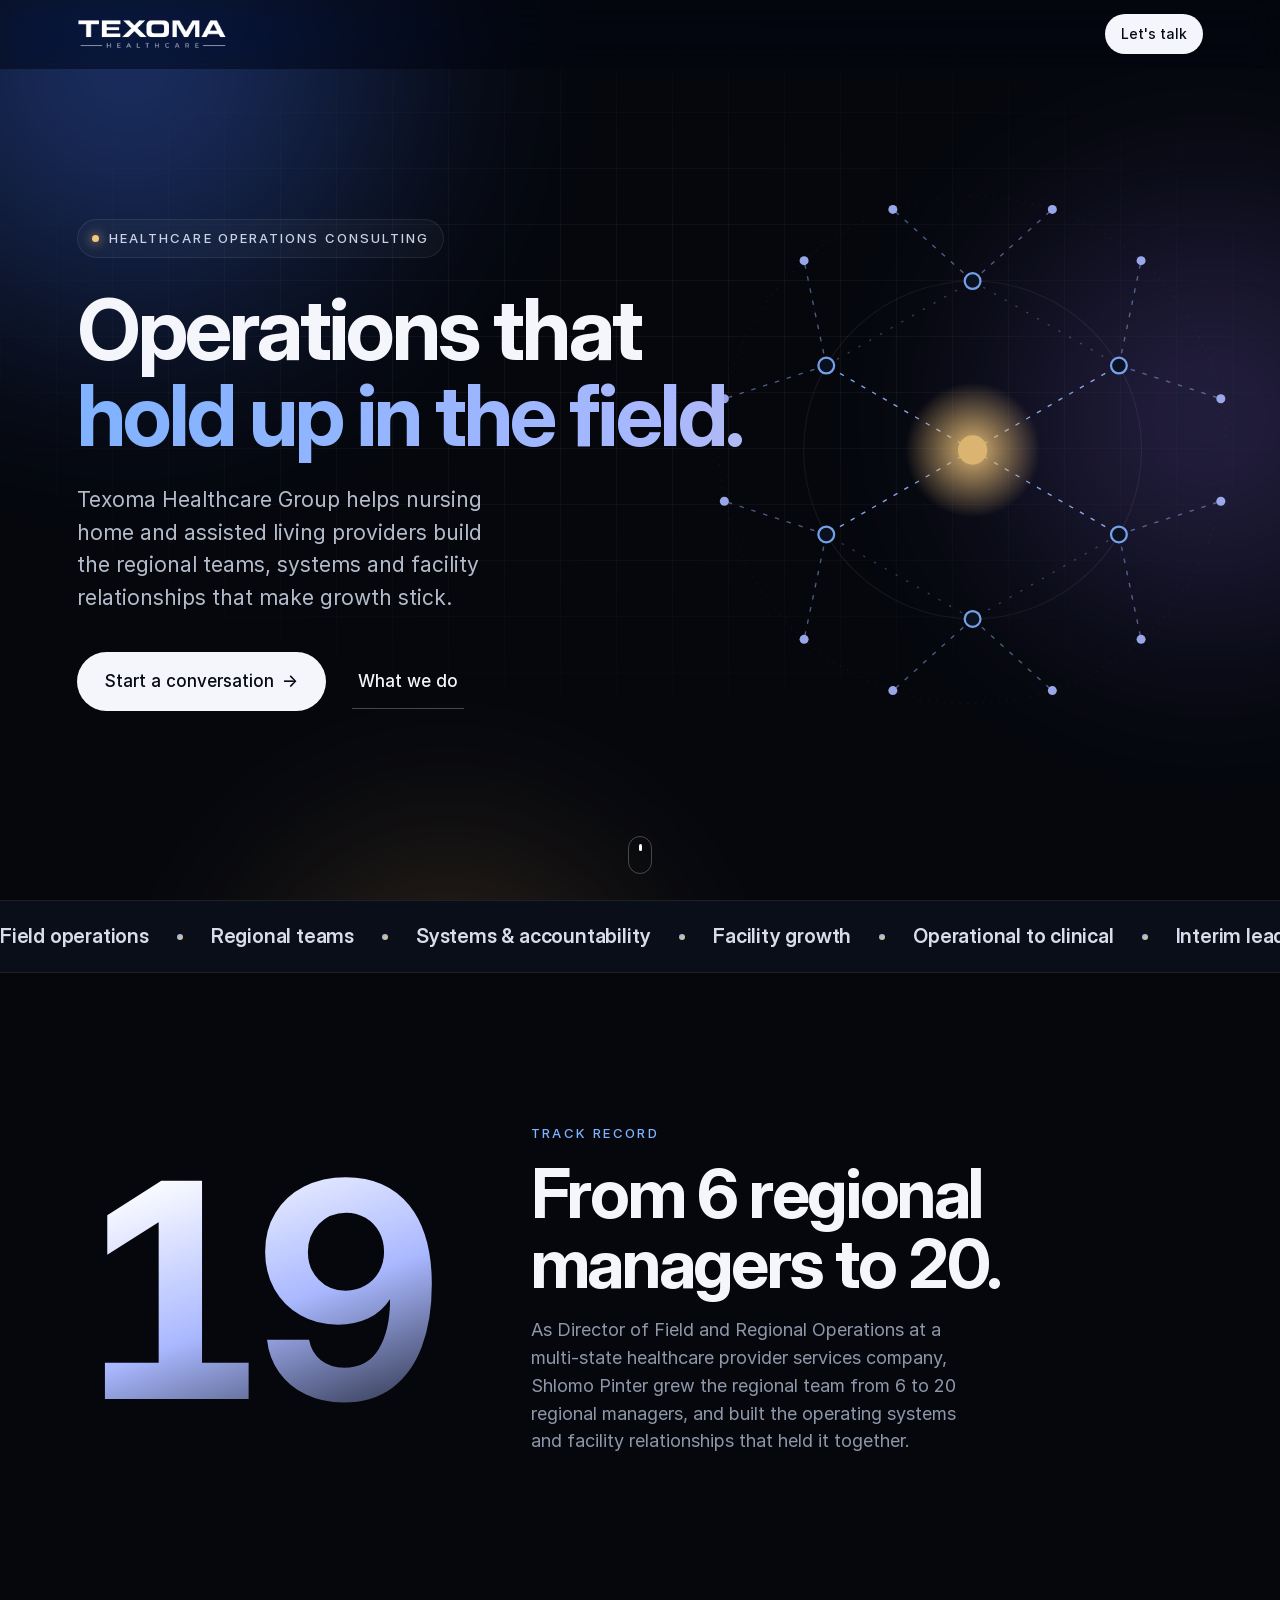
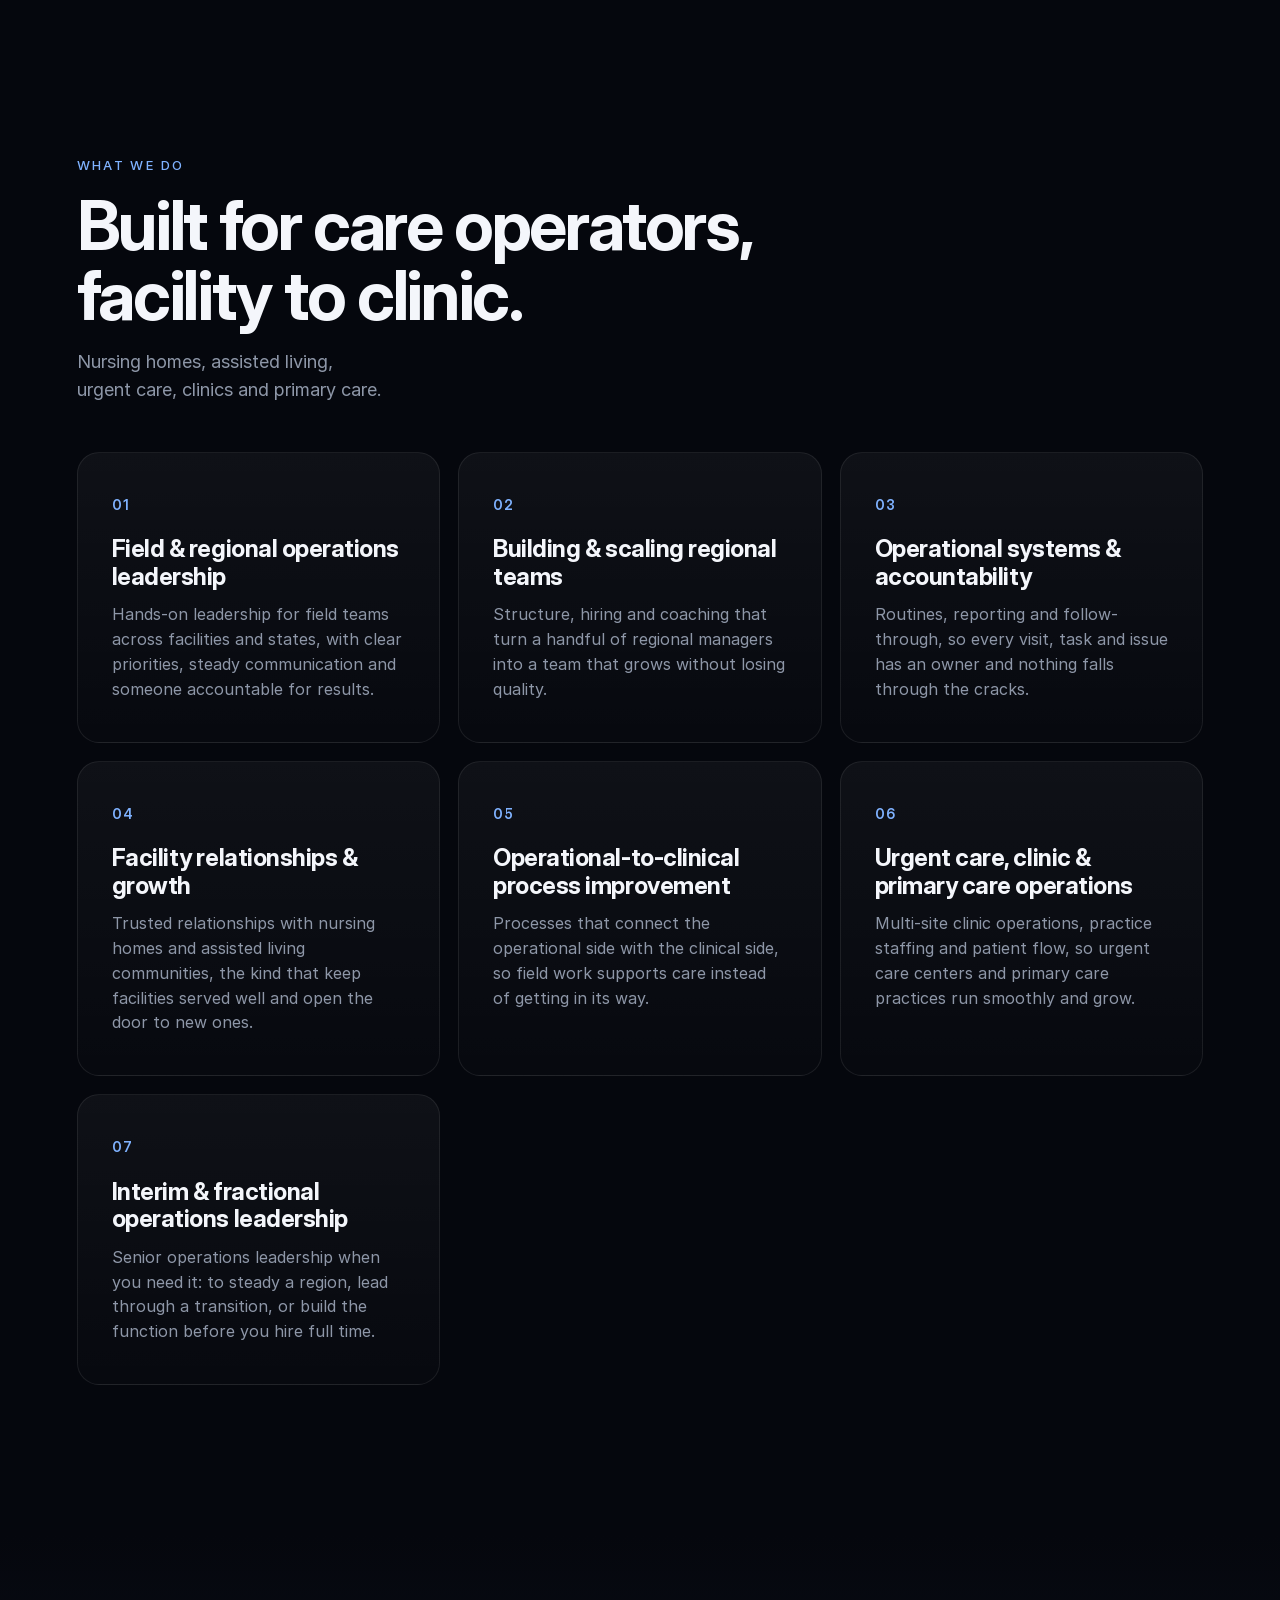
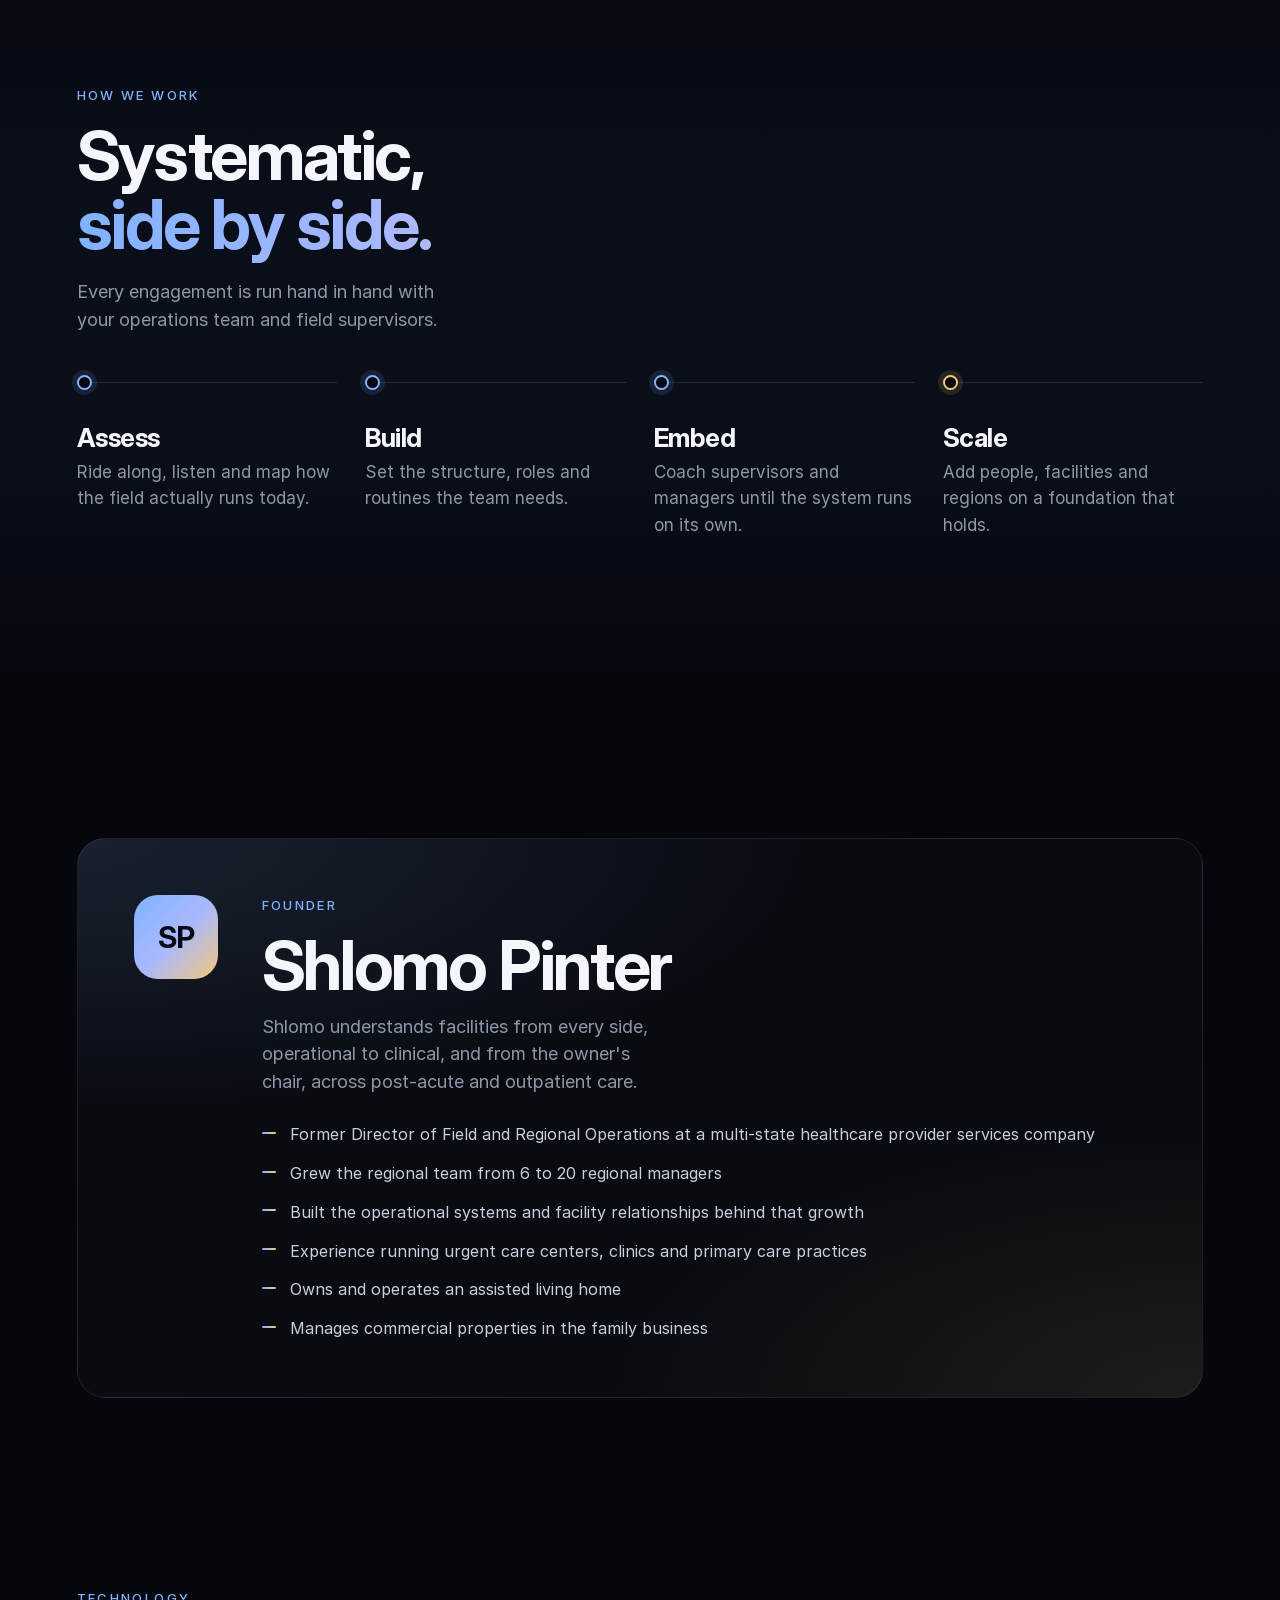
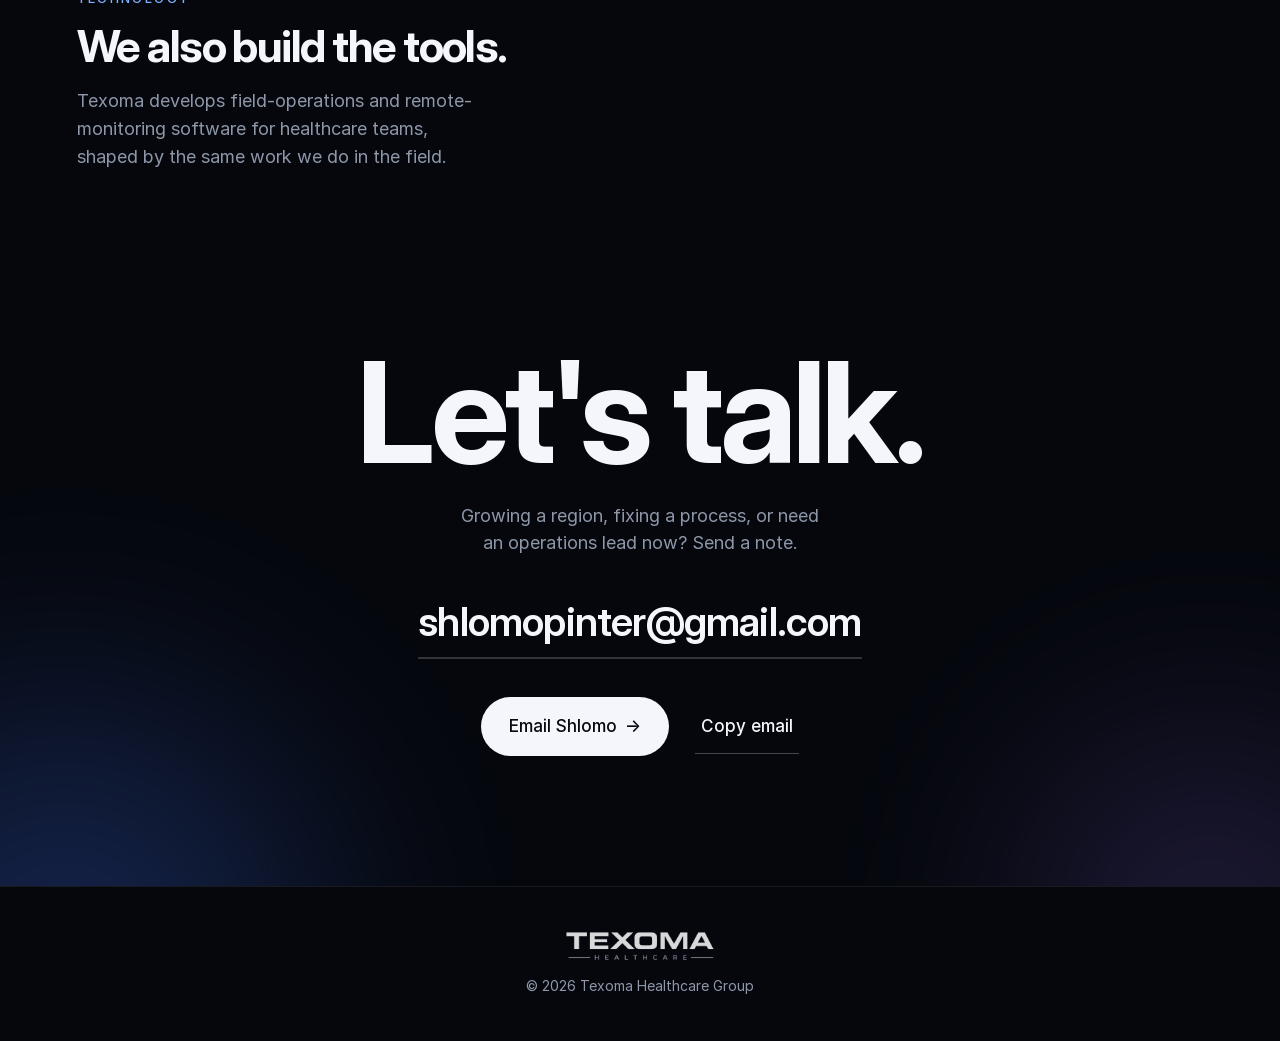
==== commit aac97c27: "Add urgent care, clinics and primary care" ====
--- a/index.html
+++ b/index.html
@@ -64,7 +64,8 @@
 <section class="services" id="services" aria-labelledby="svc-h">
   <div class="head reveal">
     <p class="kicker">What we do</p>
-    <h2 id="svc-h">Built for long-term care operators.</h2>
+    <h2 id="svc-h">Built for care operators, facility to clinic.</h2>
+    <p class="sub">Nursing homes, assisted living, urgent care, clinics and primary care.</p>
   </div>
   <ol class="cards">
     <li class="card reveal"><span class="num">01</span><h3>Field &amp; regional operations leadership</h3><p>Hands-on leadership for field teams across facilities and states, with clear priorities, steady communication and someone accountable for results.</p></li>
@@ -72,7 +73,8 @@
     <li class="card reveal"><span class="num">03</span><h3>Operational systems &amp; accountability</h3><p>Routines, reporting and follow-through, so every visit, task and issue has an owner and nothing falls through the cracks.</p></li>
     <li class="card reveal"><span class="num">04</span><h3>Facility relationships &amp; growth</h3><p>Trusted relationships with nursing homes and assisted living communities, the kind that keep facilities served well and open the door to new ones.</p></li>
     <li class="card reveal"><span class="num">05</span><h3>Operational-to-clinical process improvement</h3><p>Processes that connect the operational side with the clinical side, so field work supports care instead of getting in its way.</p></li>
-    <li class="card reveal"><span class="num">06</span><h3>Interim &amp; fractional operations leadership</h3><p>Senior operations leadership when you need it: to steady a region, lead through a transition, or build the function before you hire full time.</p></li>
+    <li class="card reveal"><span class="num">06</span><h3>Urgent care, clinic &amp; primary care operations</h3><p>Multi-site clinic operations, practice staffing and patient flow, so urgent care centers and primary care practices run smoothly and grow.</p></li>
+    <li class="card reveal"><span class="num">07</span><h3>Interim &amp; fractional operations leadership</h3><p>Senior operations leadership when you need it: to steady a region, lead through a transition, or build the function before you hire full time.</p></li>
   </ol>
 </section>
 
@@ -96,11 +98,12 @@
     <div>
       <p class="kicker">Founder</p>
       <h2 id="f-h">Shlomo Pinter</h2>
-      <p class="sub">Shlomo understands facilities from every side, operational to clinical, and from the owner's chair.</p>
+      <p class="sub">Shlomo understands facilities from every side, operational to clinical, and from the owner's chair, across post-acute and outpatient care.</p>
       <ul class="facts">
         <li>Former Director of Field and Regional Operations at a multi-state healthcare provider services company</li>
         <li>Grew the regional team from 6 to 20 regional managers</li>
         <li>Built the operational systems and facility relationships behind that growth</li>
+        <li>Experience running urgent care centers, clinics and primary care practices</li>
         <li>Owns and operates an assisted living home</li>
         <li>Manages commercial properties in the family business</li>
       </ul>
@@ -111,7 +114,7 @@
 <section class="tech reveal" aria-labelledby="t-h">
   <p class="kicker">Technology</p>
   <h2 id="t-h" class="tech-h">We also build the tools.</h2>
-  <p class="sub">Texoma develops field-operations and remote-monitoring software for long-term care teams, shaped by the same work we do in the field.</p>
+  <p class="sub">Texoma develops field-operations and remote-monitoring software for healthcare teams, shaped by the same work we do in the field.</p>
 </section>
 
 <section class="contact" id="contact" aria-labelledby="c-h">
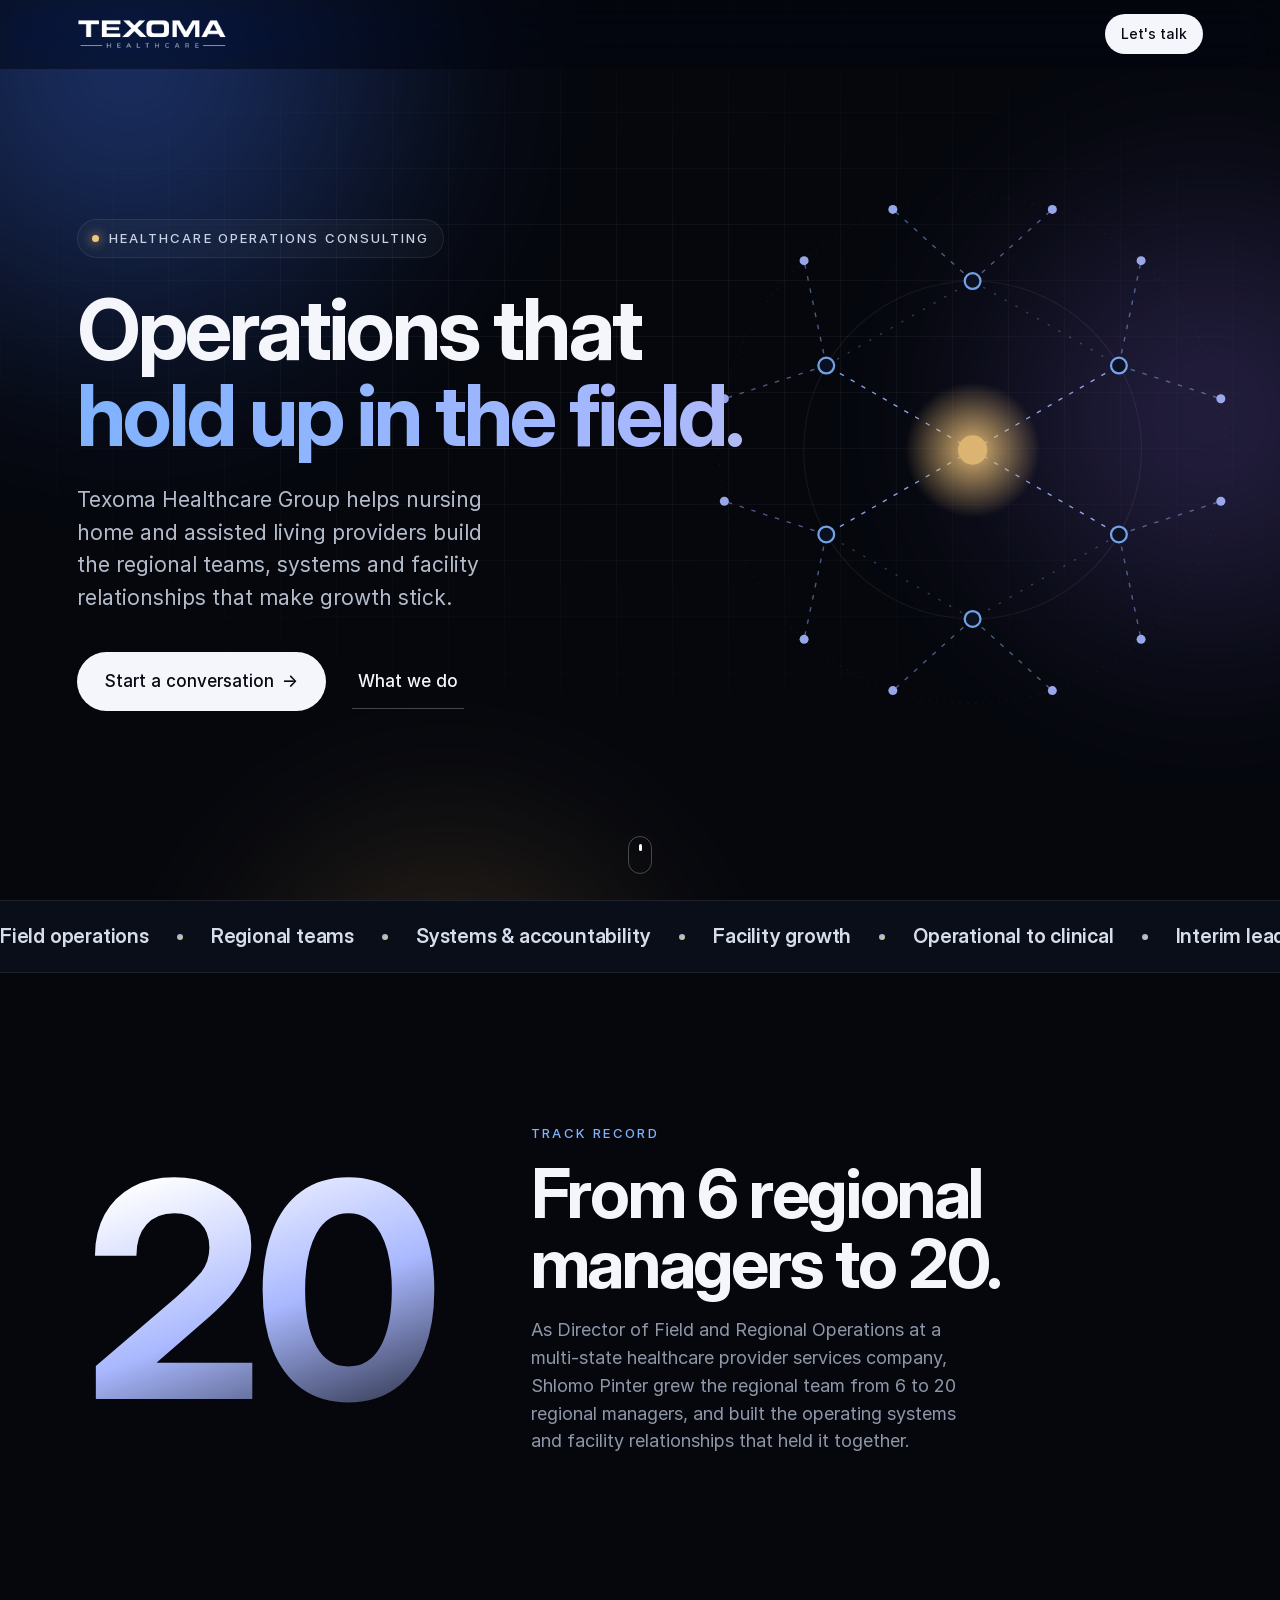
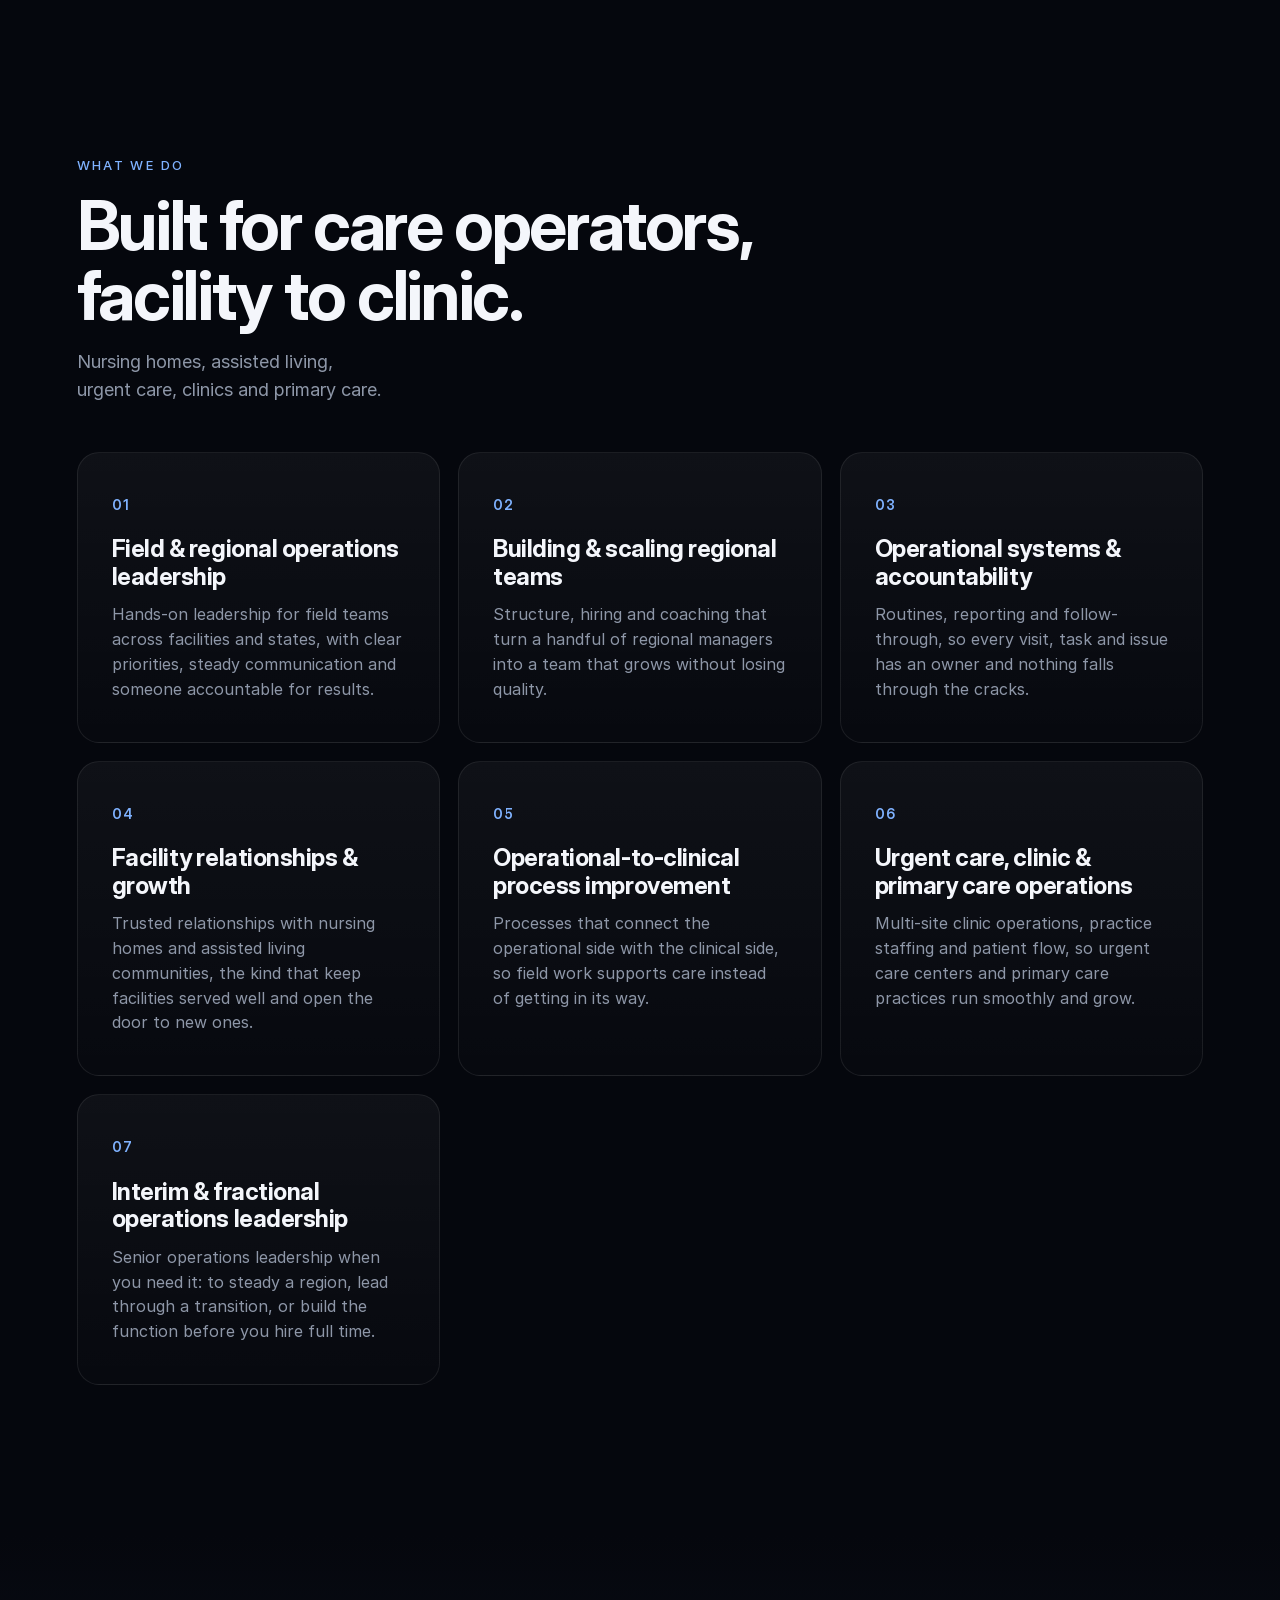
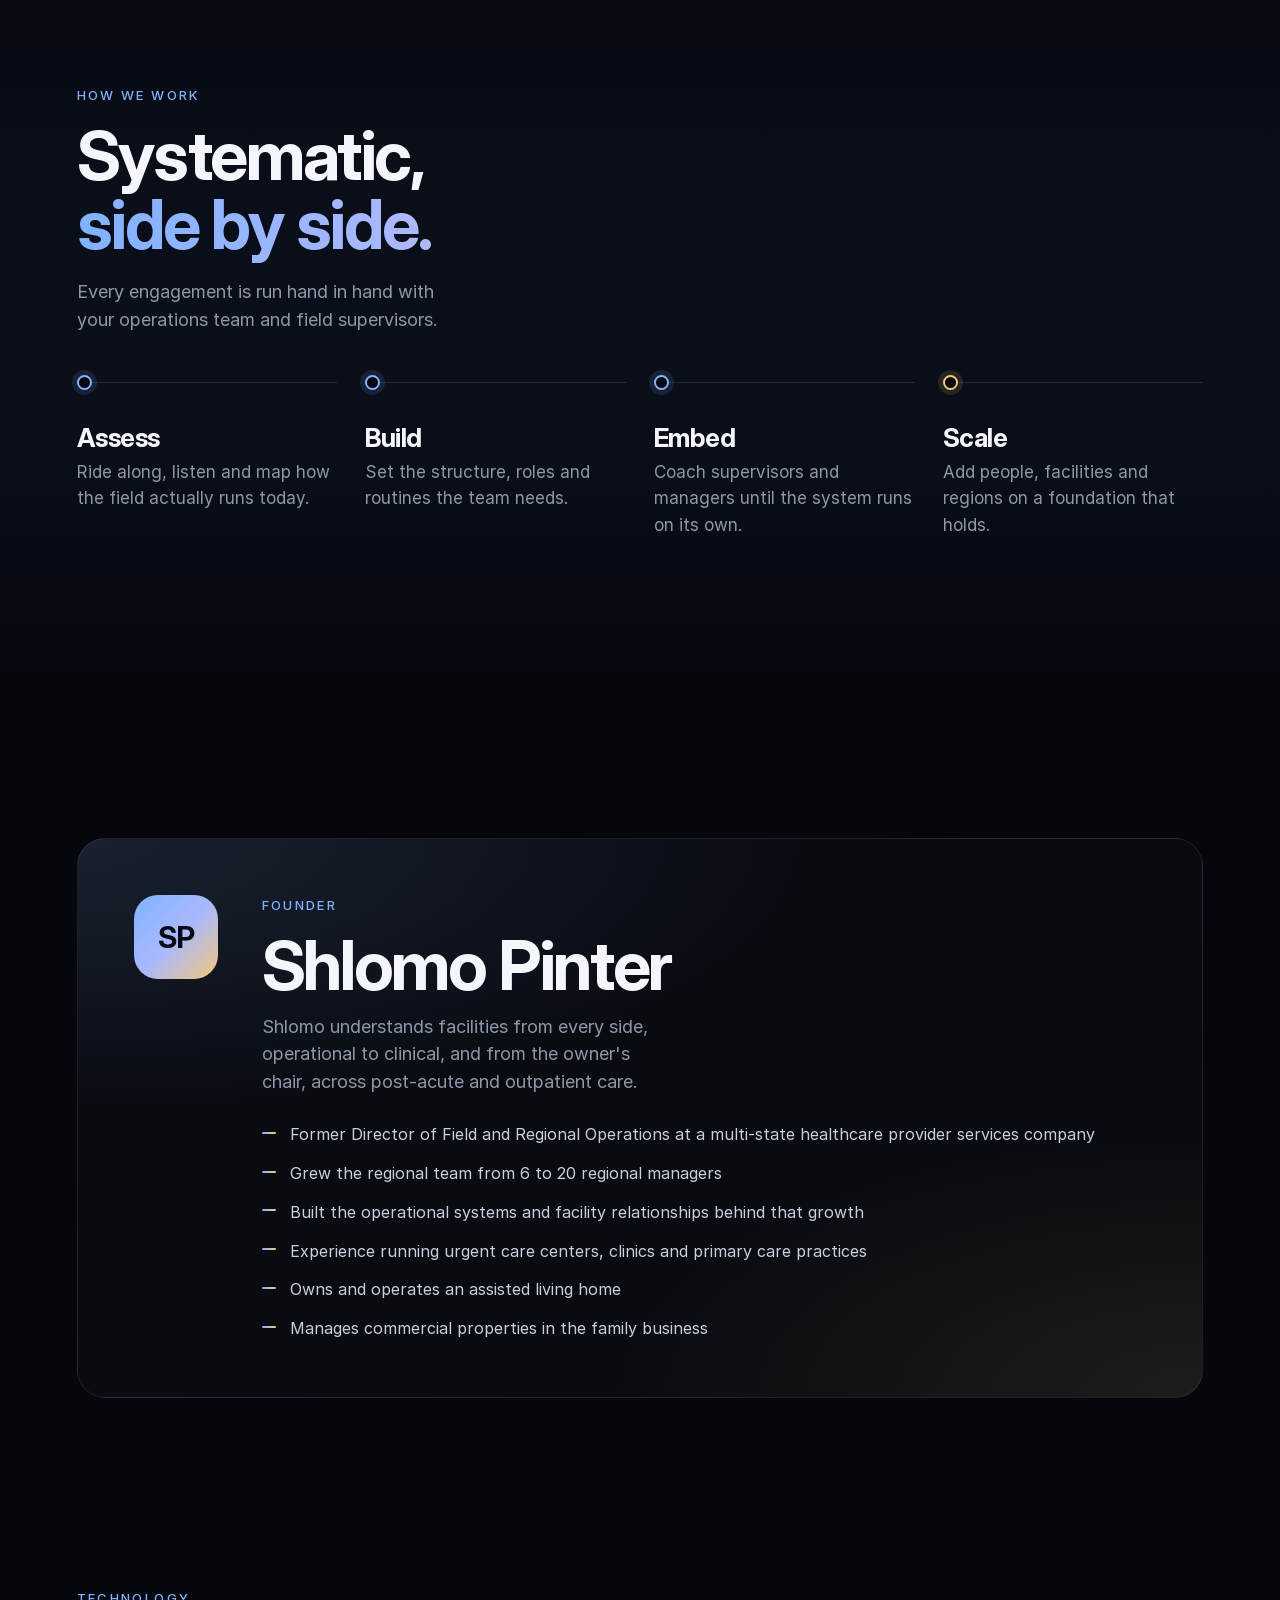
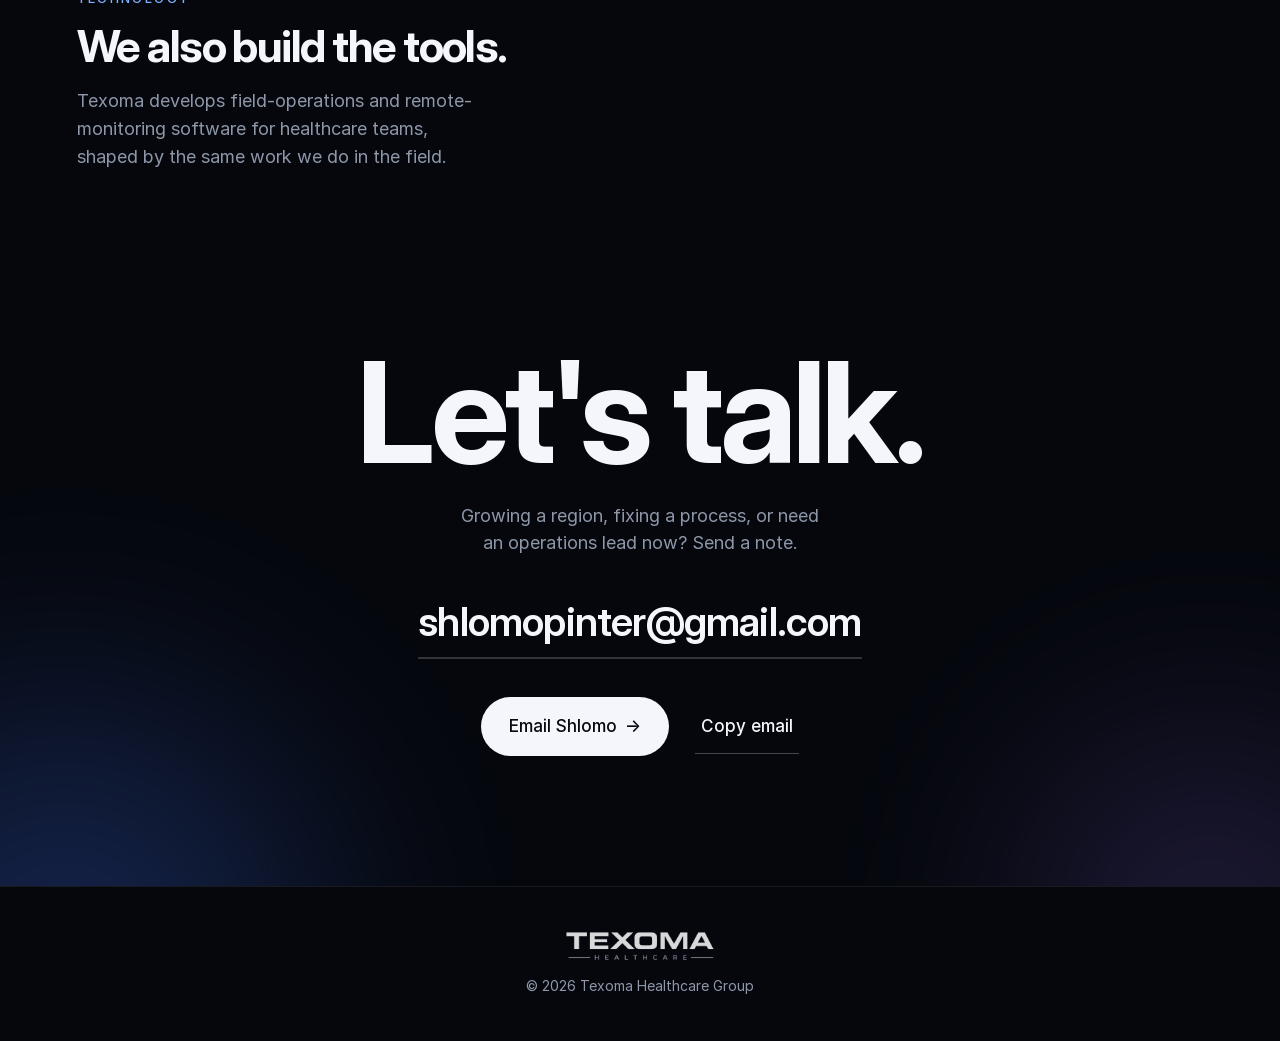
==== commit 5e81c807: "og description" ====
--- a/index.html
+++ b/index.html
@@ -6,7 +6,7 @@
 <title>Texoma Healthcare Group | Healthcare operations consulting</title>
 <meta name="description" content="Field and regional operations leadership for nursing home and assisted living providers. Build the team, the systems and the facility relationships that make growth stick.">
 <meta property="og:title" content="Texoma Healthcare Group">
-<meta property="og:description" content="Healthcare operations, built to scale. Field and regional operations leadership for long-term care.">
+<meta property="og:description" content="Healthcare operations, built to scale. Field and regional operations leadership for long-term and outpatient care.">
 <meta property="og:image" content="https://shlomopinter-ops.github.io/texoma-healthcare-site/og.png">
 <meta property="og:image:width" content="1200">
 <meta property="og:image:height" content="630">
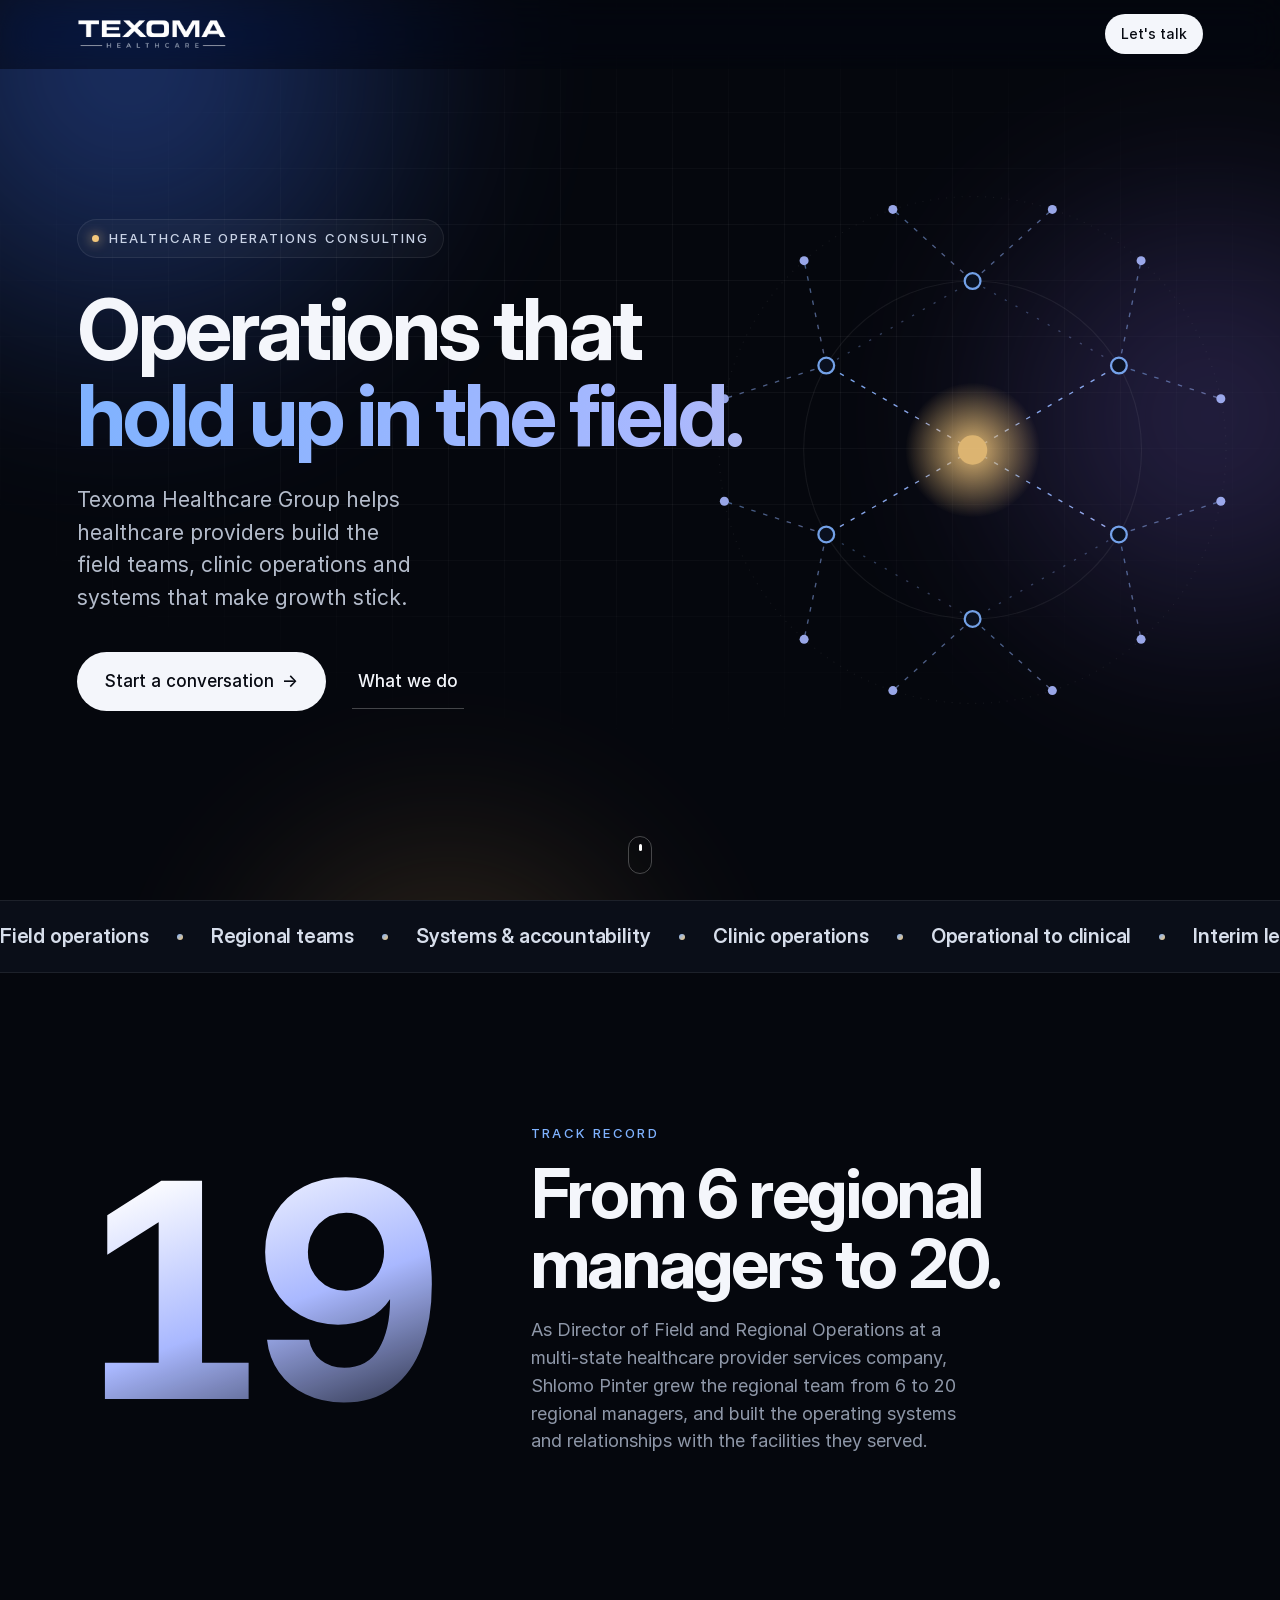
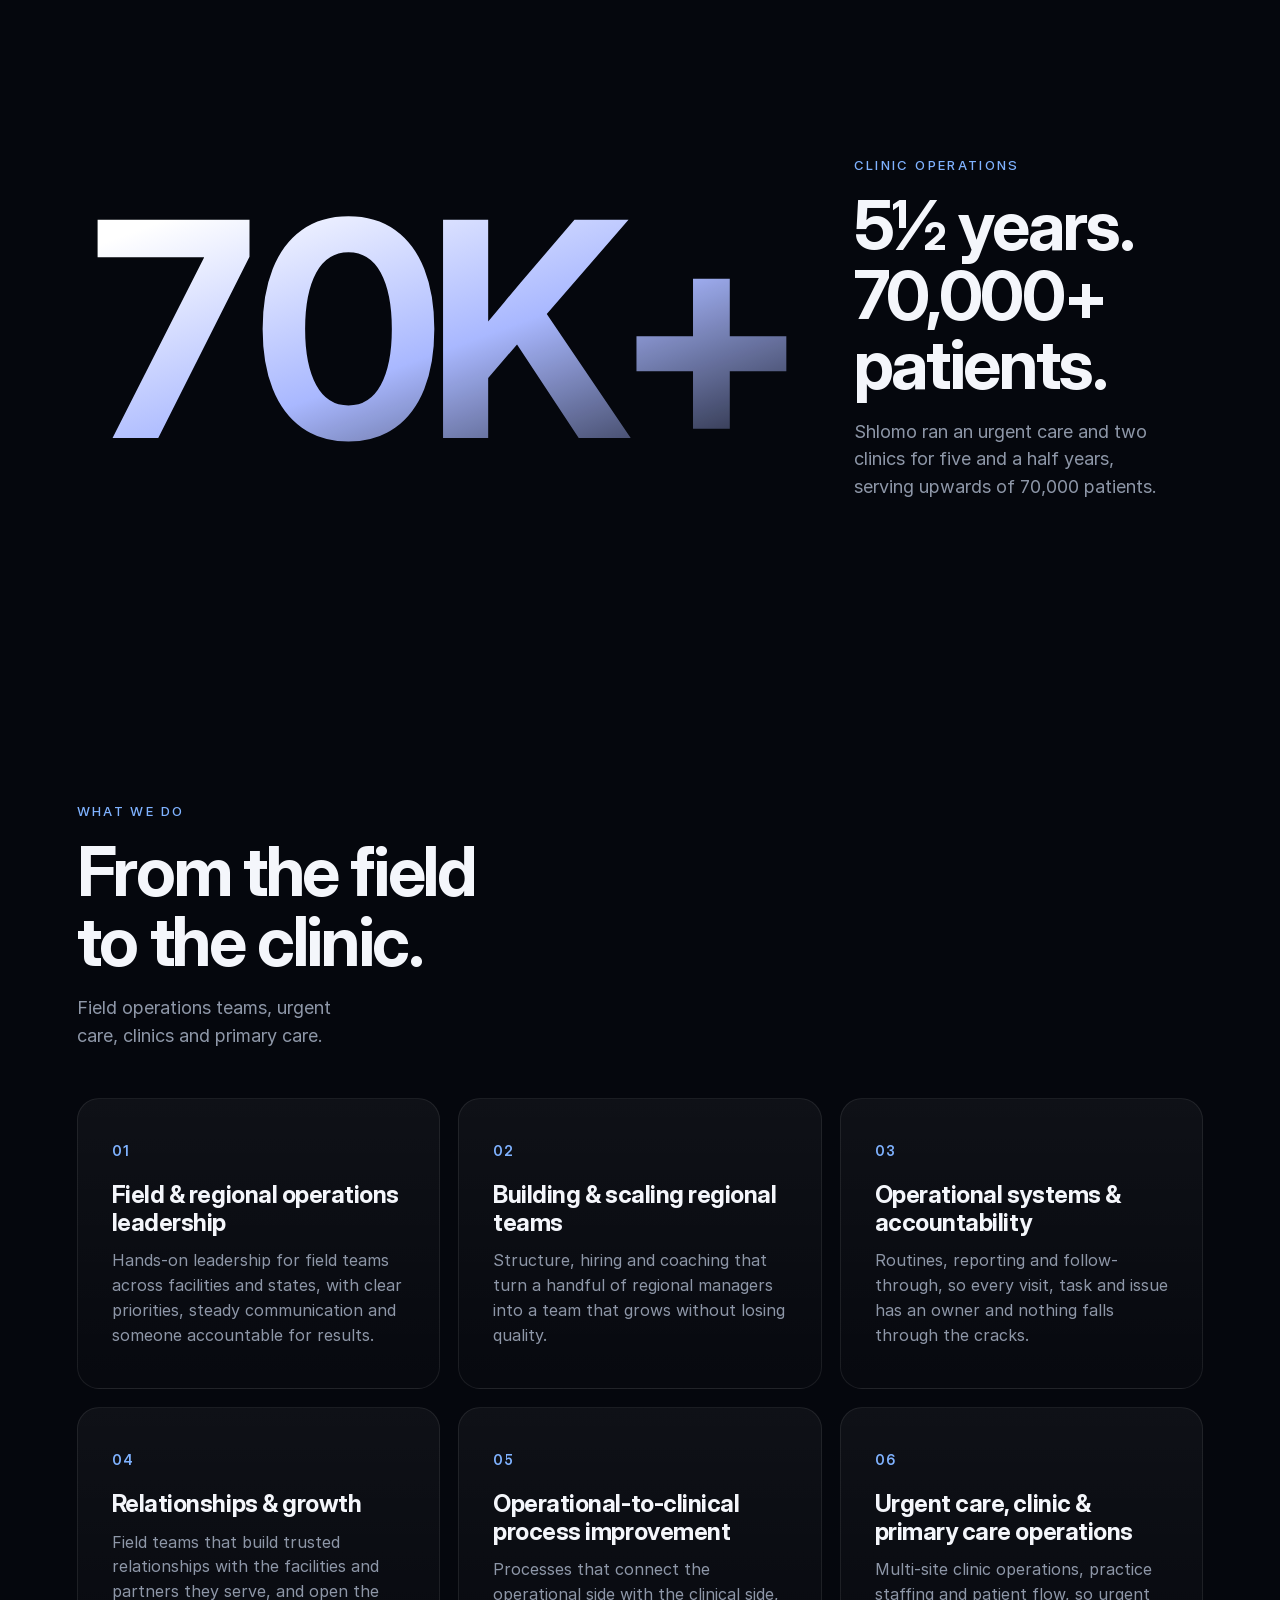
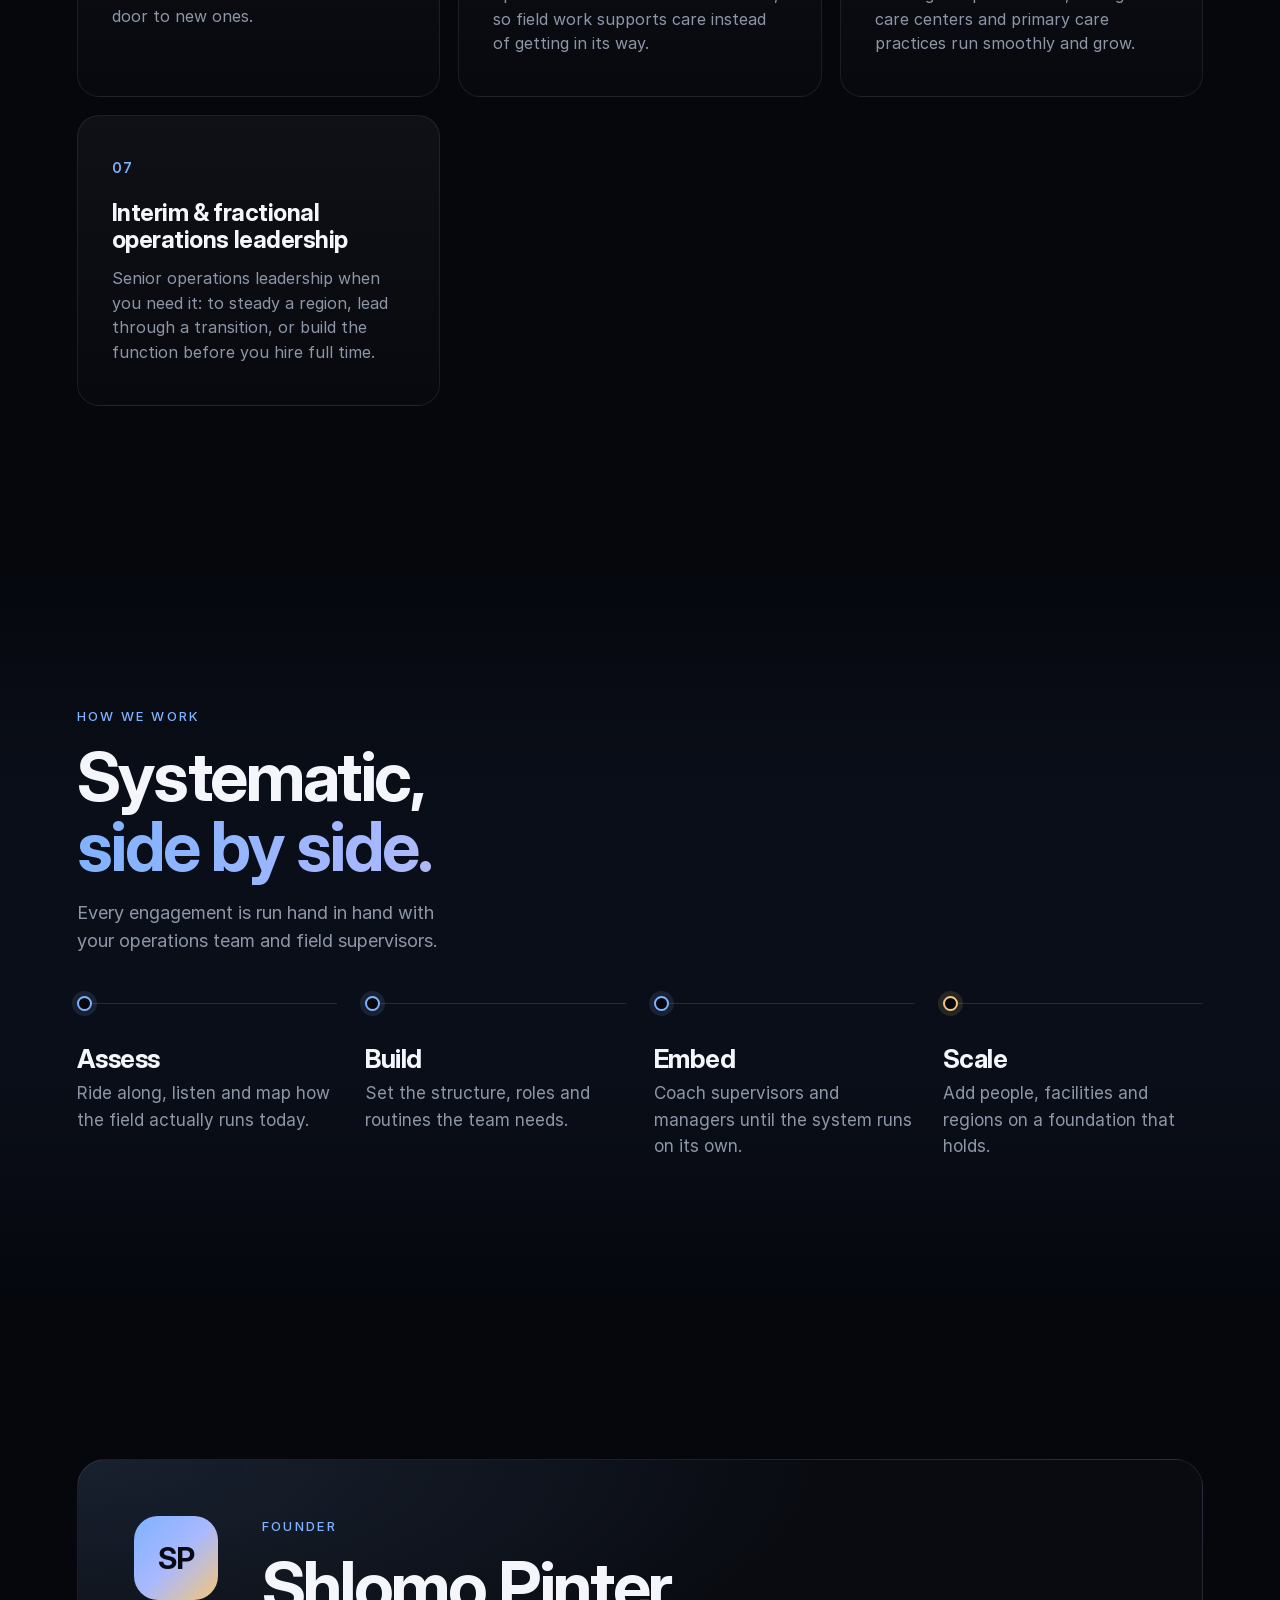
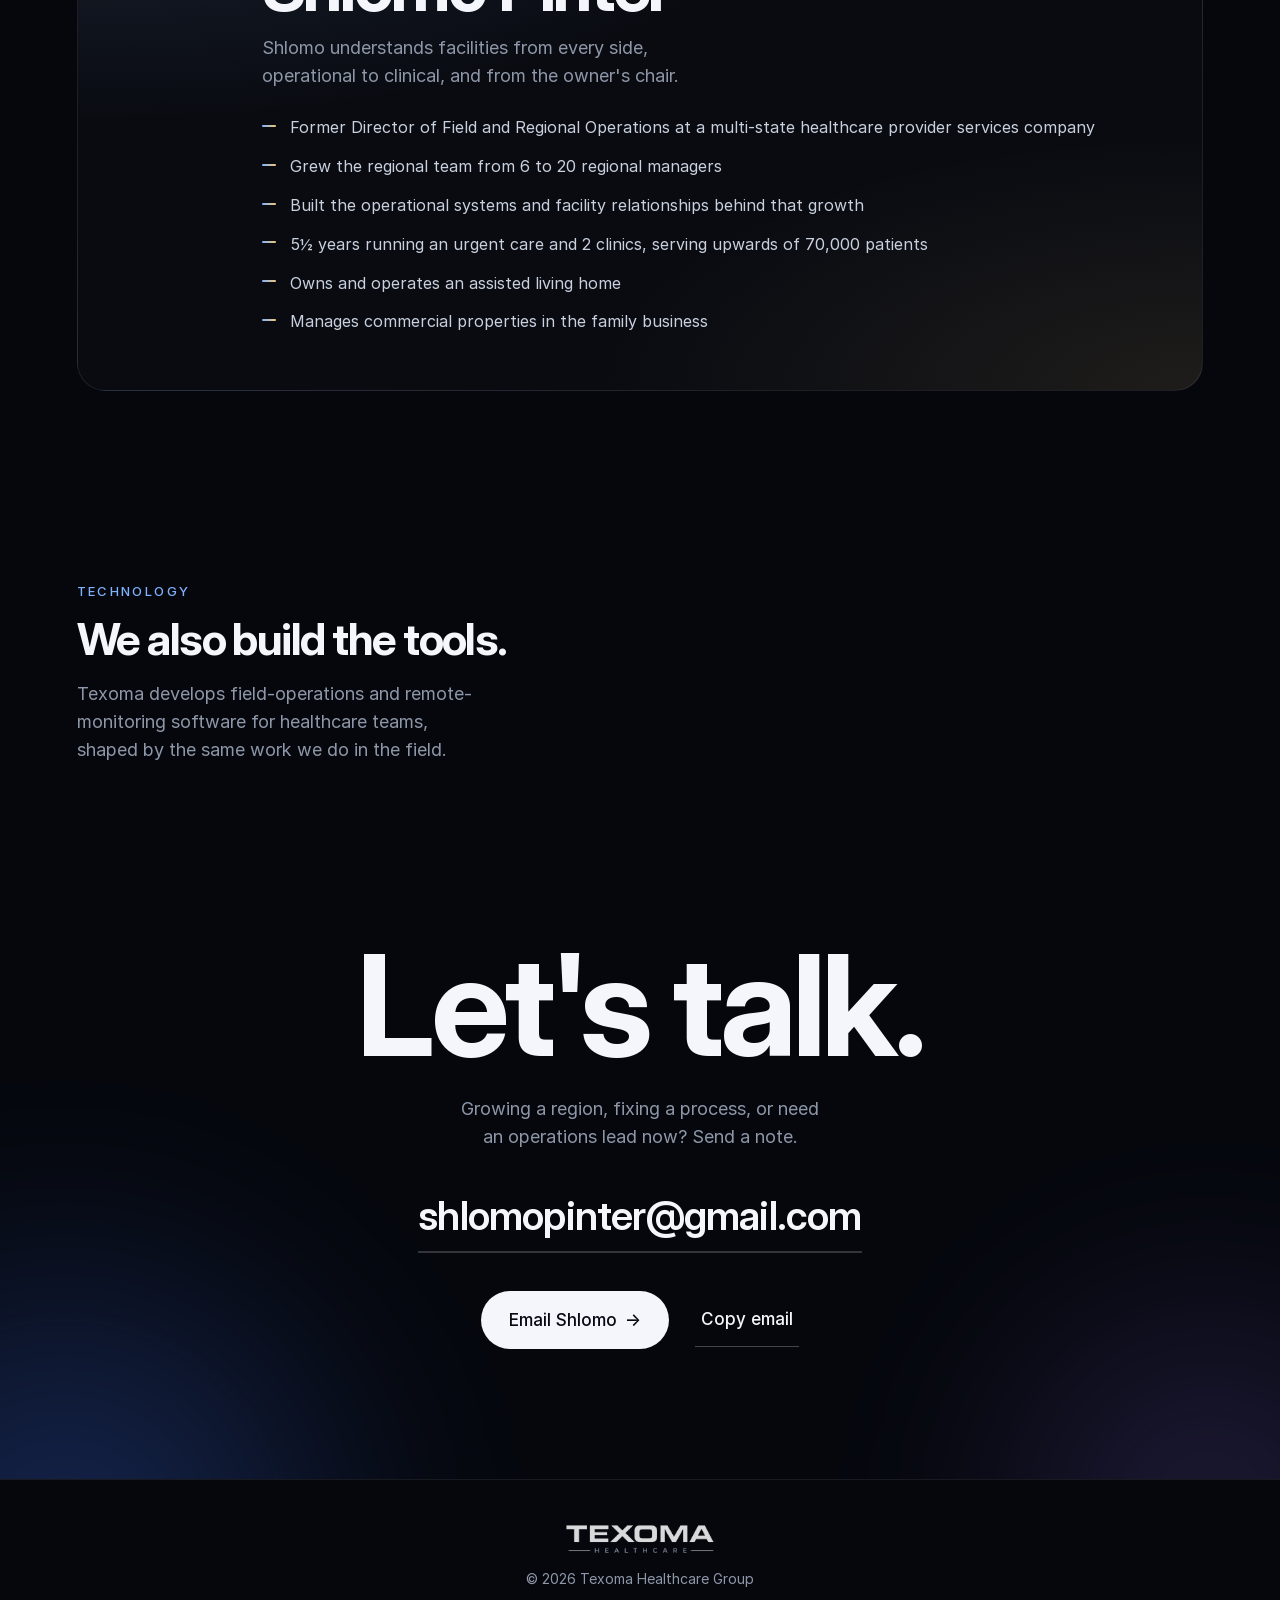
==== commit 3c1d6df0: "Refocus: field ops + urgent care/clinics; drop nursing home positioning" ====
--- a/index.html
+++ b/index.html
@@ -4,9 +4,9 @@
 <meta charset="utf-8">
 <meta name="viewport" content="width=device-width, initial-scale=1, viewport-fit=cover">
 <title>Texoma Healthcare Group | Healthcare operations consulting</title>
-<meta name="description" content="Field and regional operations leadership for nursing home and assisted living providers. Build the team, the systems and the facility relationships that make growth stick.">
+<meta name="description" content="Field operations and clinic operations leadership for healthcare providers. Build the team, the systems and the relationships that make growth stick.">
 <meta property="og:title" content="Texoma Healthcare Group">
-<meta property="og:description" content="Healthcare operations, built to scale. Field and regional operations leadership for long-term and outpatient care.">
+<meta property="og:description" content="Healthcare operations, built to scale. Field and regional operations leadership, from field teams to clinics.">
 <meta property="og:image" content="https://shlomopinter-ops.github.io/texoma-healthcare-site/og.png">
 <meta property="og:image:width" content="1200">
 <meta property="og:image:height" content="630">
@@ -37,7 +37,7 @@
   <svg class="net" viewBox="0 0 500 500" aria-hidden="true" focusable="false"><defs><radialGradient id="hubg"><stop offset="0" stop-color="#f3c77b"/><stop offset="1" stop-color="#f3c77b" stop-opacity="0"/></radialGradient><linearGradient id="lg" x1="0" y1="0" x2="1" y2="1"><stop offset="0" stop-color="#7fb2ff"/><stop offset="1" stop-color="#a9b8ff"/></linearGradient></defs><circle cx="250" cy="250" r="150" class="orbit"/><circle cx="250" cy="250" r="225" class="orbit o2"/><line class="l1" style="--d:0.0s" x1="250.0" y1="250.0" x2="250.0" y2="100.0"/><line class="l1" style="--d:0.4s" x1="250.0" y1="250.0" x2="379.9" y2="175.0"/><line class="l1" style="--d:0.8s" x1="250.0" y1="250.0" x2="379.9" y2="325.0"/><line class="l1" style="--d:1.2s" x1="250.0" y1="250.0" x2="250.0" y2="400.0"/><line class="l1" style="--d:1.6s" x1="250.0" y1="250.0" x2="120.1" y2="325.0"/><line class="l1" style="--d:2.0s" x1="250.0" y1="250.0" x2="120.1" y2="175.0"/><line class="l3" style="--d:2.4s" x1="250.0" y1="100.0" x2="379.9" y2="175.0"/><line class="l3" style="--d:0.0s" x1="379.9" y1="175.0" x2="379.9" y2="325.0"/><line class="l3" style="--d:0.4s" x1="379.9" y1="325.0" x2="250.0" y2="400.0"/><line class="l3" style="--d:0.8s" x1="250.0" y1="400.0" x2="120.1" y2="325.0"/><line class="l3" style="--d:1.2s" x1="120.1" y1="325.0" x2="120.1" y2="175.0"/><line class="l3" style="--d:1.6s" x1="120.1" y1="175.0" x2="250.0" y2="100.0"/><line class="l2" style="--d:2.0s" x1="250.0" y1="100.0" x2="179.2" y2="36.4"/><line class="l2" style="--d:2.4s" x1="250.0" y1="100.0" x2="320.8" y2="36.4"/><line class="l2" style="--d:0.0s" x1="379.9" y1="175.0" x2="399.6" y2="81.9"/><line class="l2" style="--d:0.4s" x1="379.9" y1="175.0" x2="470.4" y2="204.5"/><line class="l2" style="--d:0.8s" x1="379.9" y1="325.0" x2="470.4" y2="295.5"/><line class="l2" style="--d:1.2s" x1="379.9" y1="325.0" x2="399.6" y2="418.1"/><line class="l2" style="--d:1.6s" x1="250.0" y1="400.0" x2="320.8" y2="463.6"/><line class="l2" style="--d:2.0s" x1="250.0" y1="400.0" x2="179.2" y2="463.6"/><line class="l2" style="--d:2.4s" x1="120.1" y1="325.0" x2="100.4" y2="418.1"/><line class="l2" style="--d:0.0s" x1="120.1" y1="325.0" x2="29.6" y2="295.5"/><line class="l2" style="--d:0.4s" x1="120.1" y1="175.0" x2="29.6" y2="204.5"/><line class="l2" style="--d:0.8s" x1="120.1" y1="175.0" x2="100.4" y2="81.9"/><circle class="n1" style="--d:0.00s" cx="250.0" cy="100.0" r="7"/><circle class="n1" style="--d:0.35s" cx="379.9" cy="175.0" r="7"/><circle class="n1" style="--d:0.70s" cx="379.9" cy="325.0" r="7"/><circle class="n1" style="--d:1.05s" cx="250.0" cy="400.0" r="7"/><circle class="n1" style="--d:1.40s" cx="120.1" cy="325.0" r="7"/><circle class="n1" style="--d:1.75s" cx="120.1" cy="175.0" r="7"/><circle class="n2" style="--d:0.00s" cx="179.2" cy="36.4" r="4"/><circle class="n2" style="--d:0.27s" cx="320.8" cy="36.4" r="4"/><circle class="n2" style="--d:0.54s" cx="399.6" cy="81.9" r="4"/><circle class="n2" style="--d:0.81s" cx="470.4" cy="204.5" r="4"/><circle class="n2" style="--d:1.08s" cx="470.4" cy="295.5" r="4"/><circle class="n2" style="--d:1.35s" cx="399.6" cy="418.1" r="4"/><circle class="n2" style="--d:1.62s" cx="320.8" cy="463.6" r="4"/><circle class="n2" style="--d:1.89s" cx="179.2" cy="463.6" r="4"/><circle class="n2" style="--d:2.16s" cx="100.4" cy="418.1" r="4"/><circle class="n2" style="--d:2.43s" cx="29.6" cy="295.5" r="4"/><circle class="n2" style="--d:2.70s" cx="29.6" cy="204.5" r="4"/><circle class="n2" style="--d:2.97s" cx="100.4" cy="81.9" r="4"/><circle cx="250" cy="250" r="60" fill="url(#hubg)" class="halo"/><circle cx="250" cy="250" r="13" class="hub"/></svg>
   <p class="eyebrow rise">Healthcare operations consulting</p>
   <h1 class="rise d1">Operations that<br><span class="grad">hold up in the field.</span></h1>
-  <p class="lead rise d2">Texoma Healthcare Group helps nursing home and assisted living providers build the regional teams, systems and facility relationships that make growth stick.</p>
+  <p class="lead rise d2">Texoma Healthcare Group helps healthcare providers build the field teams, clinic operations and systems that make growth stick.</p>
   <div class="cta rise d3">
     <a class="btn btn-lg" href="mailto:shlomopinter@gmail.com?subject=Texoma%20Healthcare%20Group">Start a conversation <span class="arr" aria-hidden="true">&rarr;</span></a>
     <a class="link" href="#services">What we do</a>
@@ -47,8 +47,8 @@
 
 <div class="marquee" id="marquee" aria-hidden="true">
   <div class="track">
-    <span>Field operations</span><i></i><span>Regional teams</span><i></i><span>Systems &amp; accountability</span><i></i><span>Facility growth</span><i></i><span>Operational to clinical</span><i></i><span>Interim leadership</span><i></i>
-    <span>Field operations</span><i></i><span>Regional teams</span><i></i><span>Systems &amp; accountability</span><i></i><span>Facility growth</span><i></i><span>Operational to clinical</span><i></i><span>Interim leadership</span><i></i>
+    <span>Field operations</span><i></i><span>Regional teams</span><i></i><span>Systems &amp; accountability</span><i></i><span>Clinic operations</span><i></i><span>Operational to clinical</span><i></i><span>Interim leadership</span><i></i>
+    <span>Field operations</span><i></i><span>Regional teams</span><i></i><span>Systems &amp; accountability</span><i></i><span>Clinic operations</span><i></i><span>Operational to clinical</span><i></i><span>Interim leadership</span><i></i>
   </div>
 </div>
 
@@ -57,21 +57,30 @@
   <div class="proof-copy reveal">
     <p class="kicker">Track record</p>
     <h2 id="proof-h">From 6 regional managers to 20.</h2>
-    <p class="sub">As Director of Field and Regional Operations at a multi-state healthcare provider services company, Shlomo Pinter grew the regional team from 6 to 20 regional managers, and built the operating systems and facility relationships that held it together.</p>
+    <p class="sub">As Director of Field and Regional Operations at a multi-state healthcare provider services company, Shlomo Pinter grew the regional team from 6 to 20 regional managers, and built the operating systems and relationships with the facilities they served.</p>
+  </div>
+</section>
+
+<section class="proof" aria-labelledby="proof2-h">
+  <div class="proof-num reveal" aria-hidden="true"><span class="n">70K+</span></div>
+  <div class="proof-copy reveal">
+    <p class="kicker">Clinic operations</p>
+    <h2 id="proof2-h">5&frac12; years. 70,000+ patients.</h2>
+    <p class="sub">Shlomo ran an urgent care and two clinics for five and a half years, serving upwards of 70,000 patients.</p>
   </div>
 </section>
 
 <section class="services" id="services" aria-labelledby="svc-h">
   <div class="head reveal">
     <p class="kicker">What we do</p>
-    <h2 id="svc-h">Built for care operators, facility to clinic.</h2>
-    <p class="sub">Nursing homes, assisted living, urgent care, clinics and primary care.</p>
+    <h2 id="svc-h">From the field to the clinic.</h2>
+    <p class="sub">Field operations teams, urgent care, clinics and primary care.</p>
   </div>
   <ol class="cards">
     <li class="card reveal"><span class="num">01</span><h3>Field &amp; regional operations leadership</h3><p>Hands-on leadership for field teams across facilities and states, with clear priorities, steady communication and someone accountable for results.</p></li>
     <li class="card reveal"><span class="num">02</span><h3>Building &amp; scaling regional teams</h3><p>Structure, hiring and coaching that turn a handful of regional managers into a team that grows without losing quality.</p></li>
     <li class="card reveal"><span class="num">03</span><h3>Operational systems &amp; accountability</h3><p>Routines, reporting and follow-through, so every visit, task and issue has an owner and nothing falls through the cracks.</p></li>
-    <li class="card reveal"><span class="num">04</span><h3>Facility relationships &amp; growth</h3><p>Trusted relationships with nursing homes and assisted living communities, the kind that keep facilities served well and open the door to new ones.</p></li>
+    <li class="card reveal"><span class="num">04</span><h3>Relationships &amp; growth</h3><p>Field teams that build trusted relationships with the facilities and partners they serve, and open the door to new ones.</p></li>
     <li class="card reveal"><span class="num">05</span><h3>Operational-to-clinical process improvement</h3><p>Processes that connect the operational side with the clinical side, so field work supports care instead of getting in its way.</p></li>
     <li class="card reveal"><span class="num">06</span><h3>Urgent care, clinic &amp; primary care operations</h3><p>Multi-site clinic operations, practice staffing and patient flow, so urgent care centers and primary care practices run smoothly and grow.</p></li>
     <li class="card reveal"><span class="num">07</span><h3>Interim &amp; fractional operations leadership</h3><p>Senior operations leadership when you need it: to steady a region, lead through a transition, or build the function before you hire full time.</p></li>
@@ -98,12 +107,12 @@
     <div>
       <p class="kicker">Founder</p>
       <h2 id="f-h">Shlomo Pinter</h2>
-      <p class="sub">Shlomo understands facilities from every side, operational to clinical, and from the owner's chair, across post-acute and outpatient care.</p>
+      <p class="sub">Shlomo understands facilities from every side, operational to clinical, and from the owner's chair.</p>
       <ul class="facts">
         <li>Former Director of Field and Regional Operations at a multi-state healthcare provider services company</li>
         <li>Grew the regional team from 6 to 20 regional managers</li>
         <li>Built the operational systems and facility relationships behind that growth</li>
-        <li>Experience running urgent care centers, clinics and primary care practices</li>
+        <li>5½ years running an urgent care and 2 clinics, serving upwards of 70,000 patients</li>
         <li>Owns and operates an assisted living home</li>
         <li>Manages commercial properties in the family business</li>
       </ul>
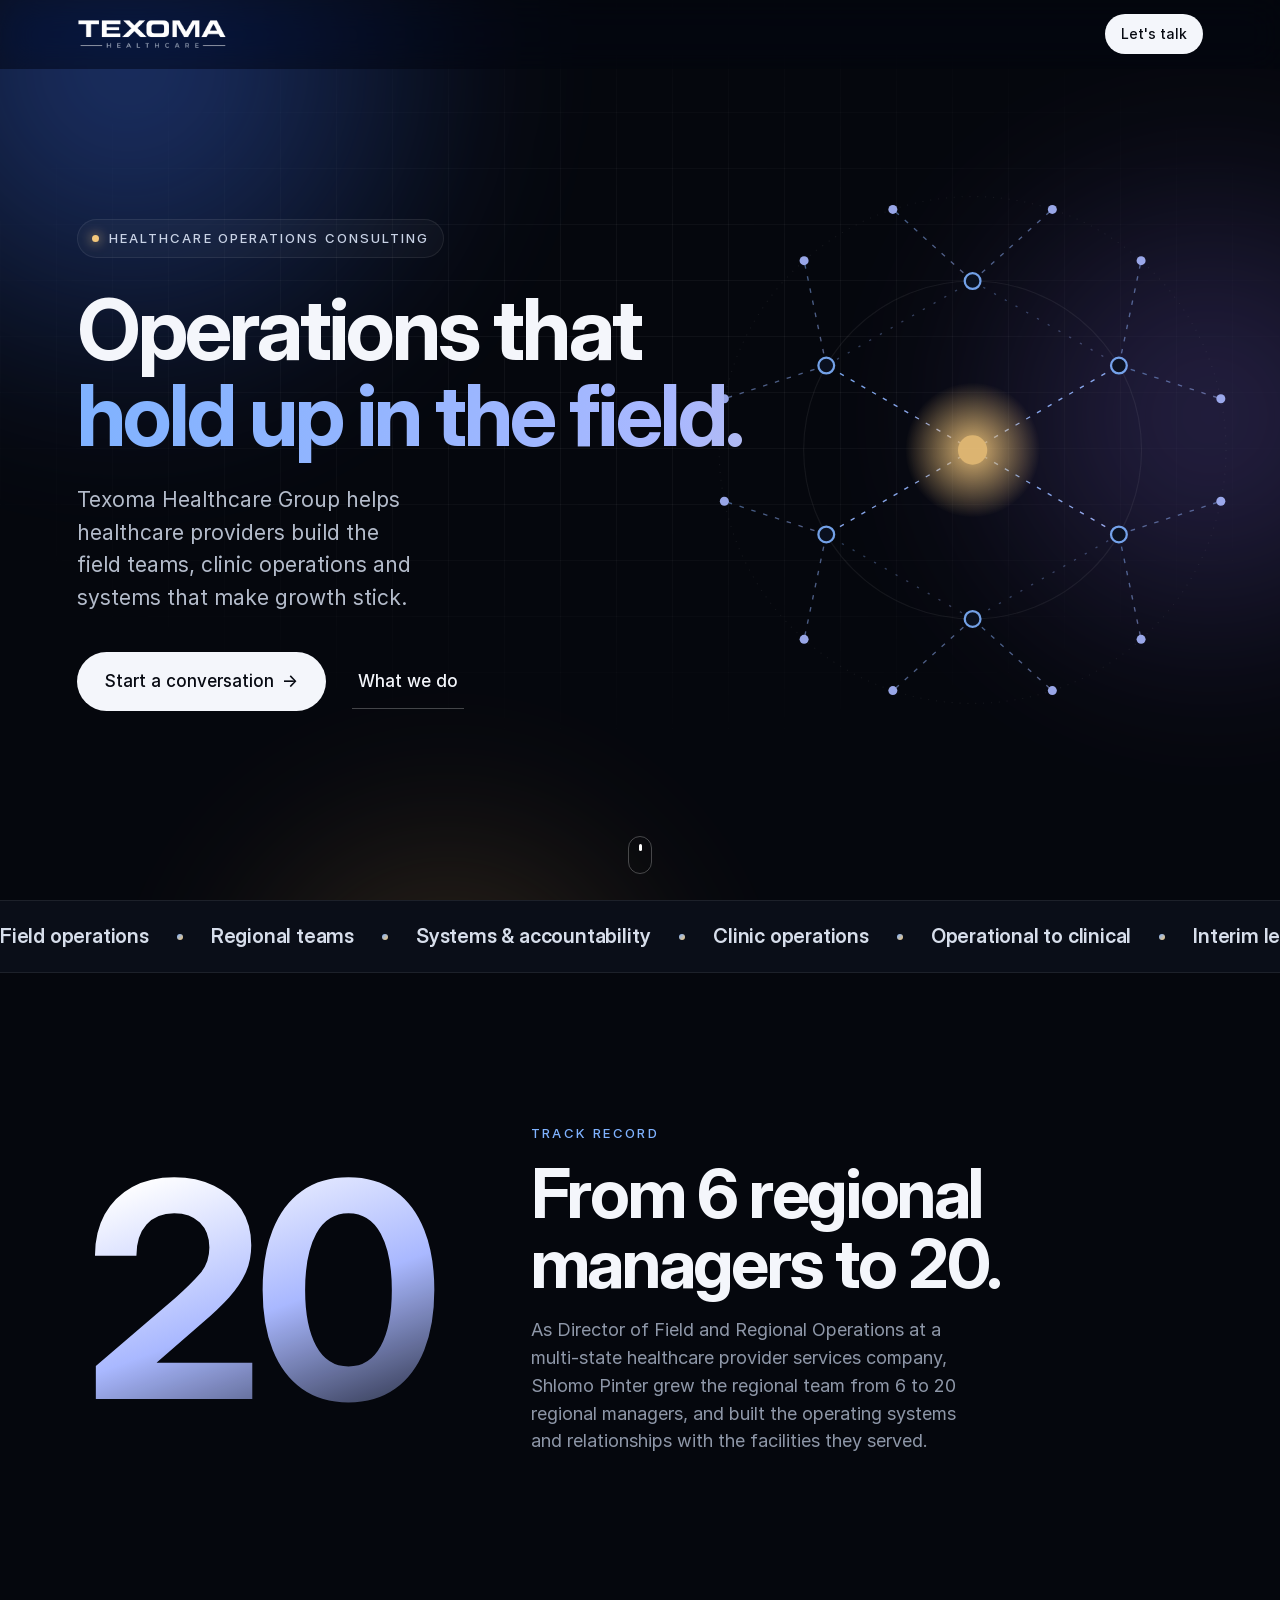
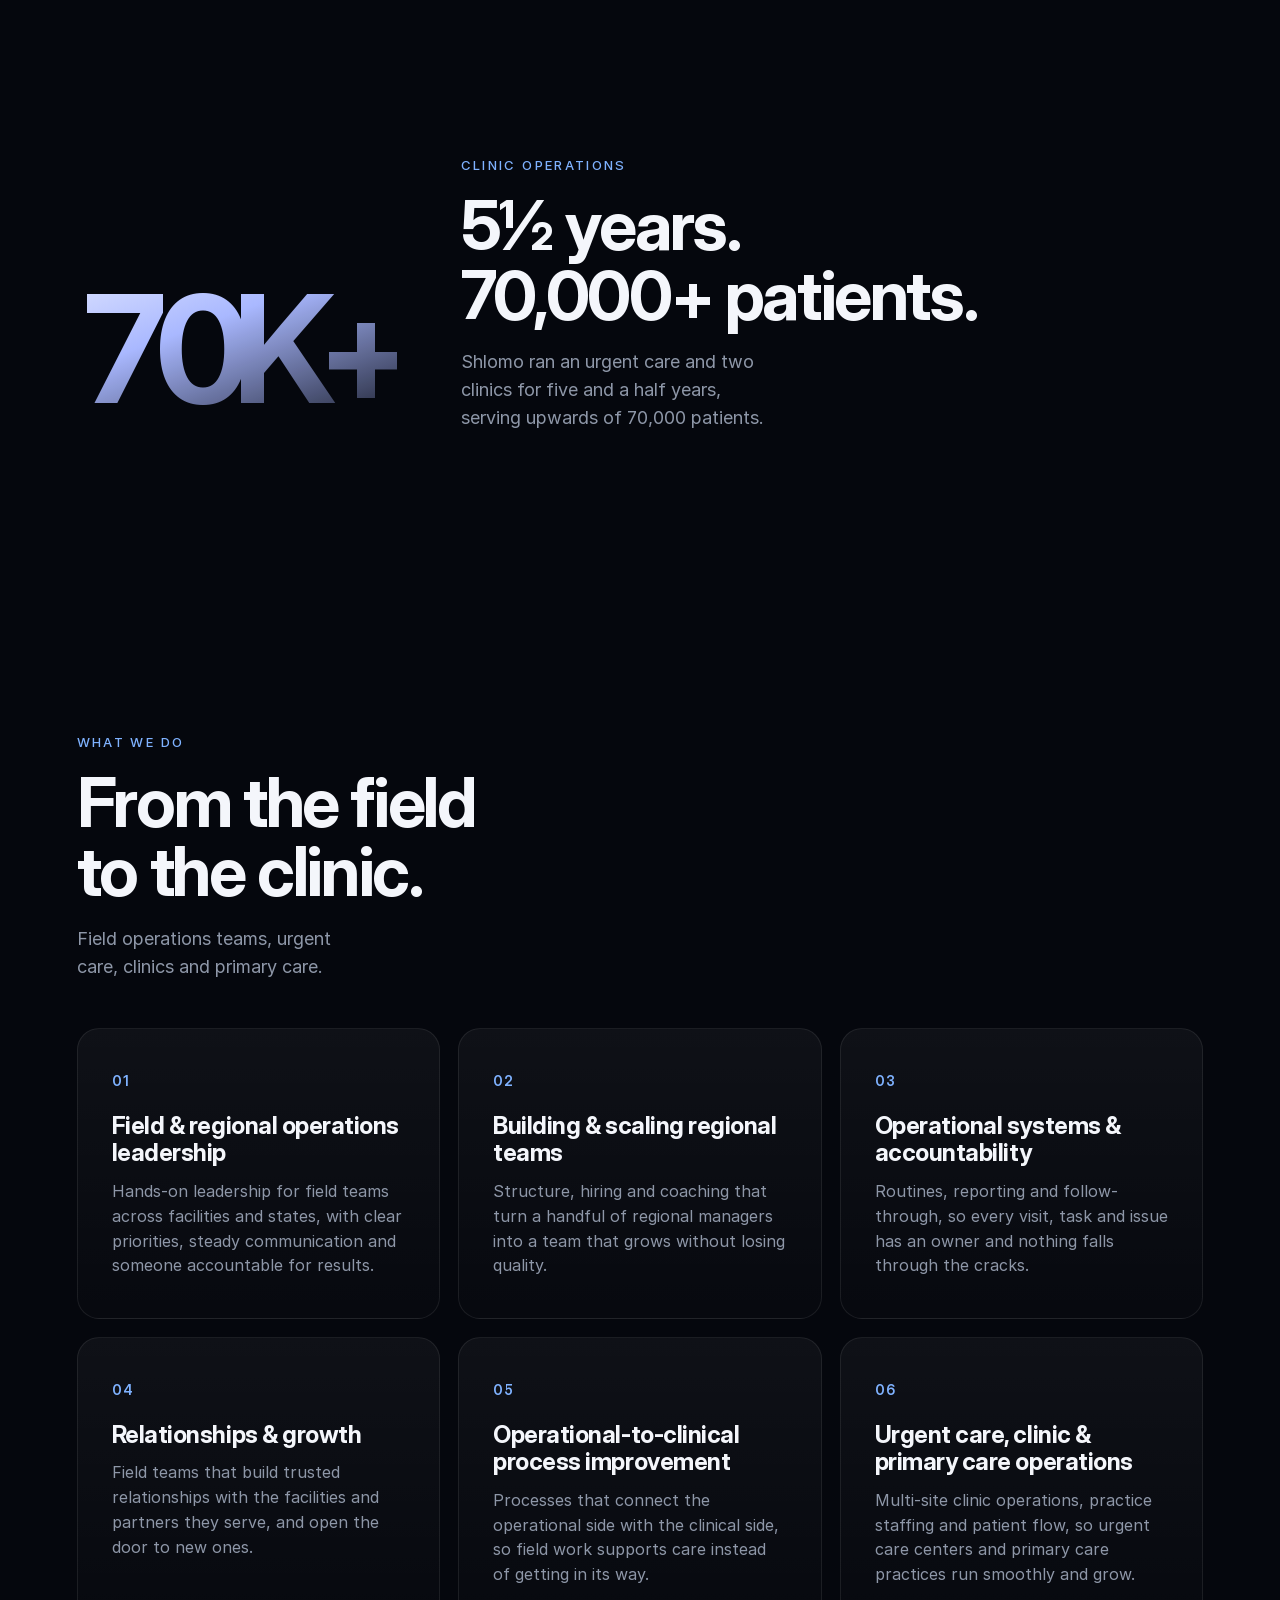
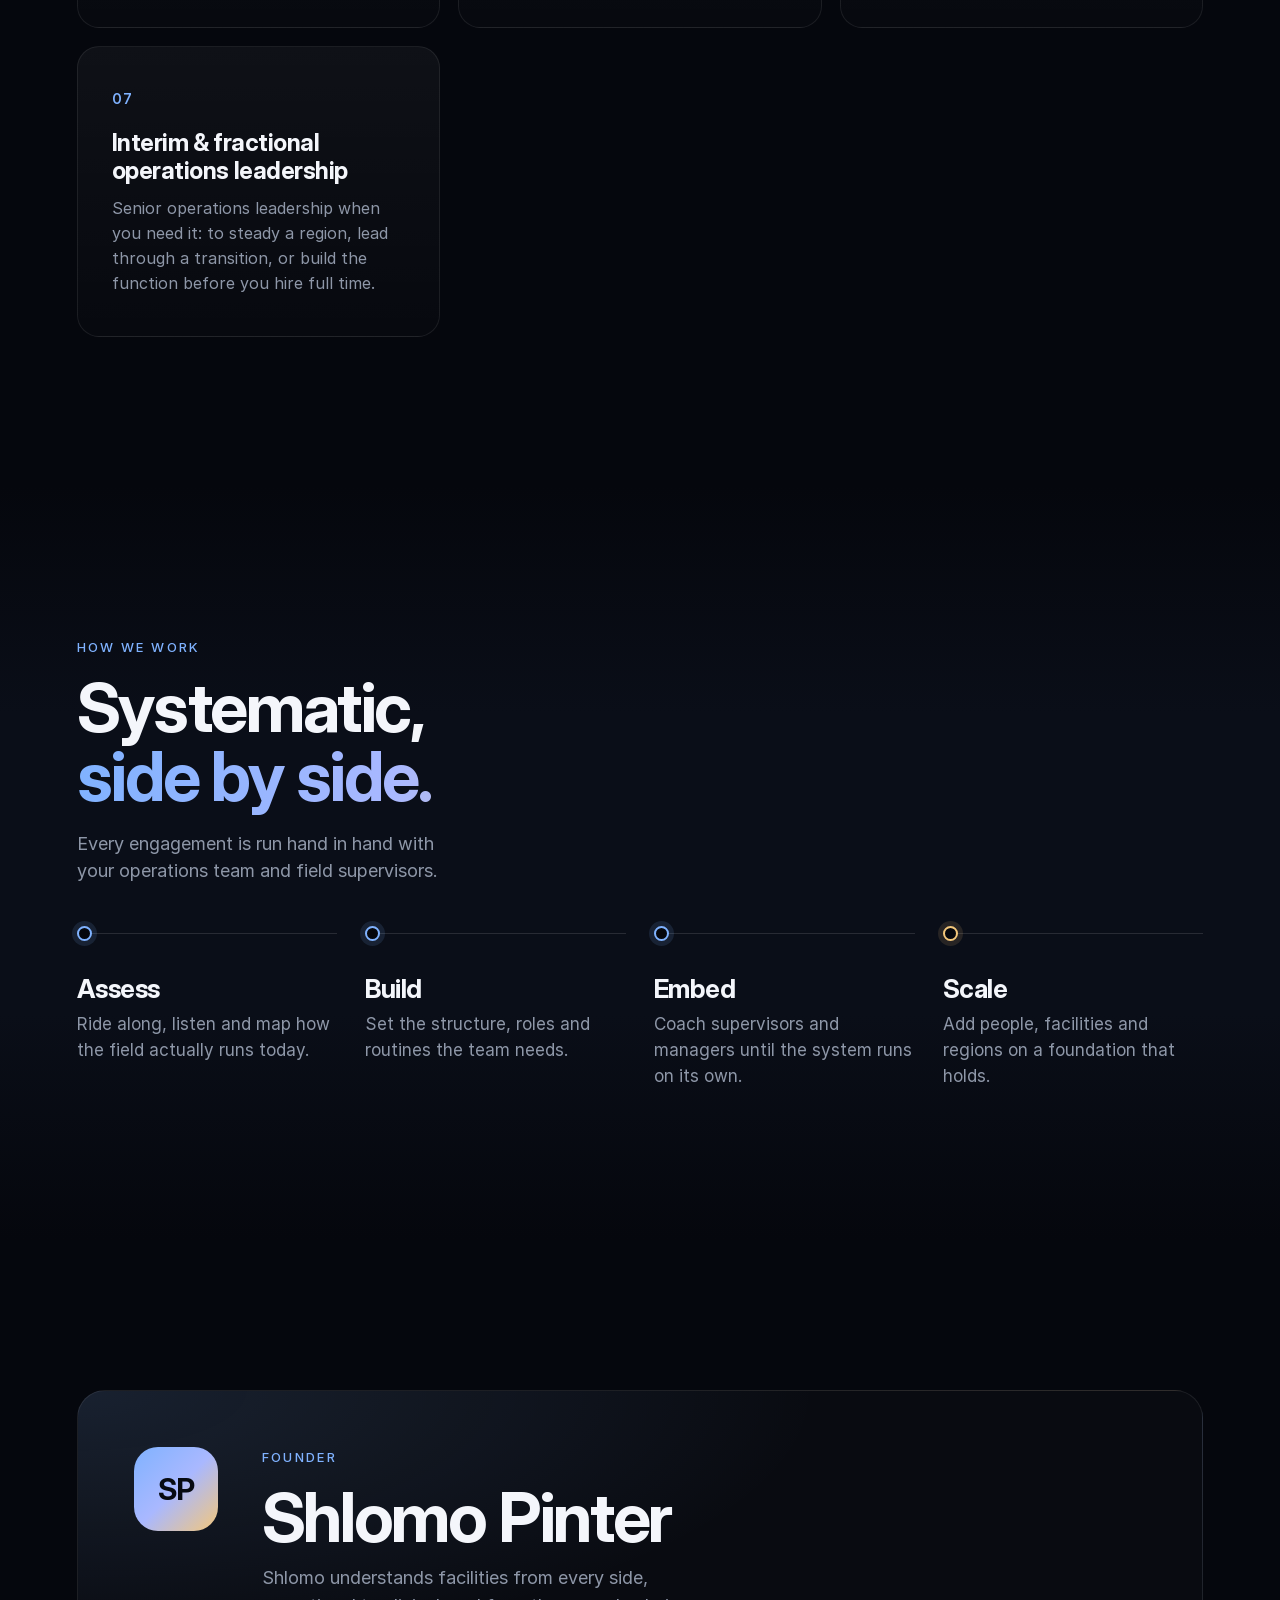
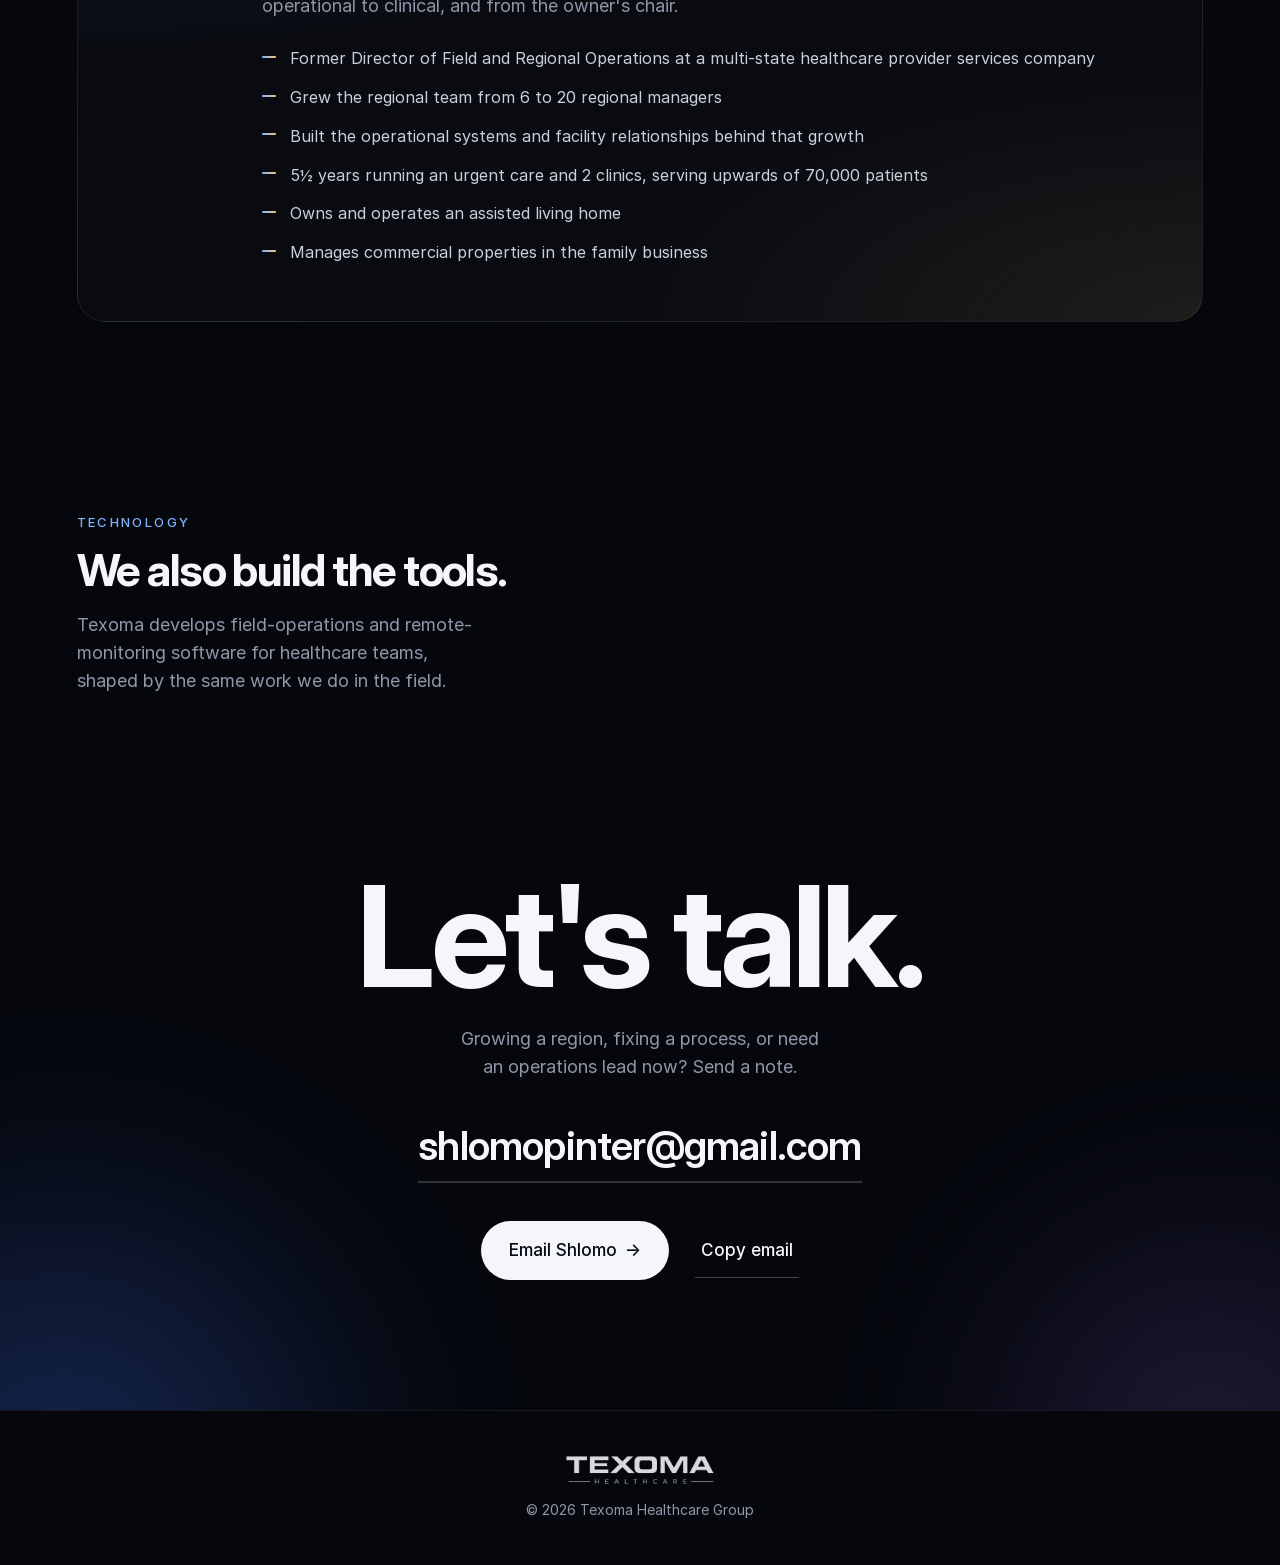
==== commit 031006f2: "size 70K" ====
--- a/index.html
+++ b/index.html
@@ -62,7 +62,7 @@
 </section>
 
 <section class="proof" aria-labelledby="proof2-h">
-  <div class="proof-num reveal" aria-hidden="true"><span class="n">70K+</span></div>
+  <div class="proof-num reveal" aria-hidden="true"><span class="n" style="font-size:.5em">70K+</span></div>
   <div class="proof-copy reveal">
     <p class="kicker">Clinic operations</p>
     <h2 id="proof2-h">5&frac12; years. 70,000+ patients.</h2>
